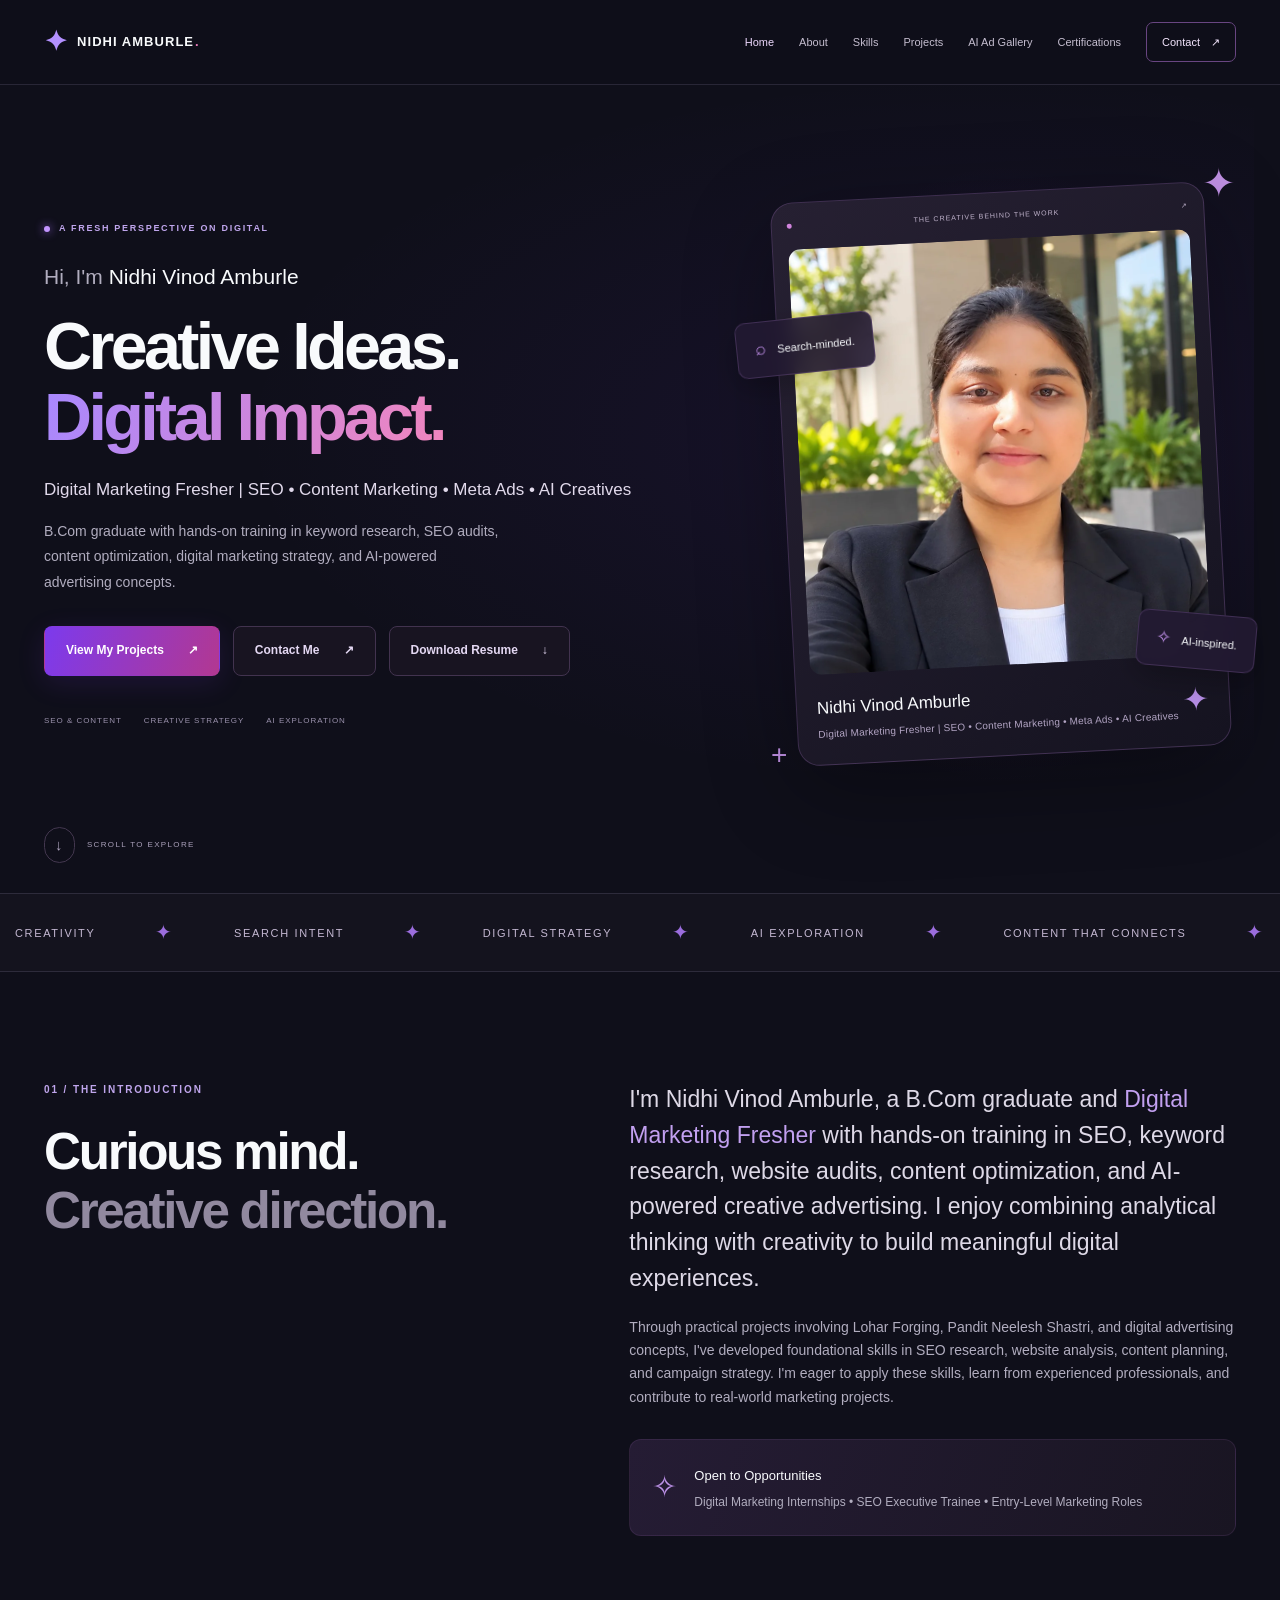
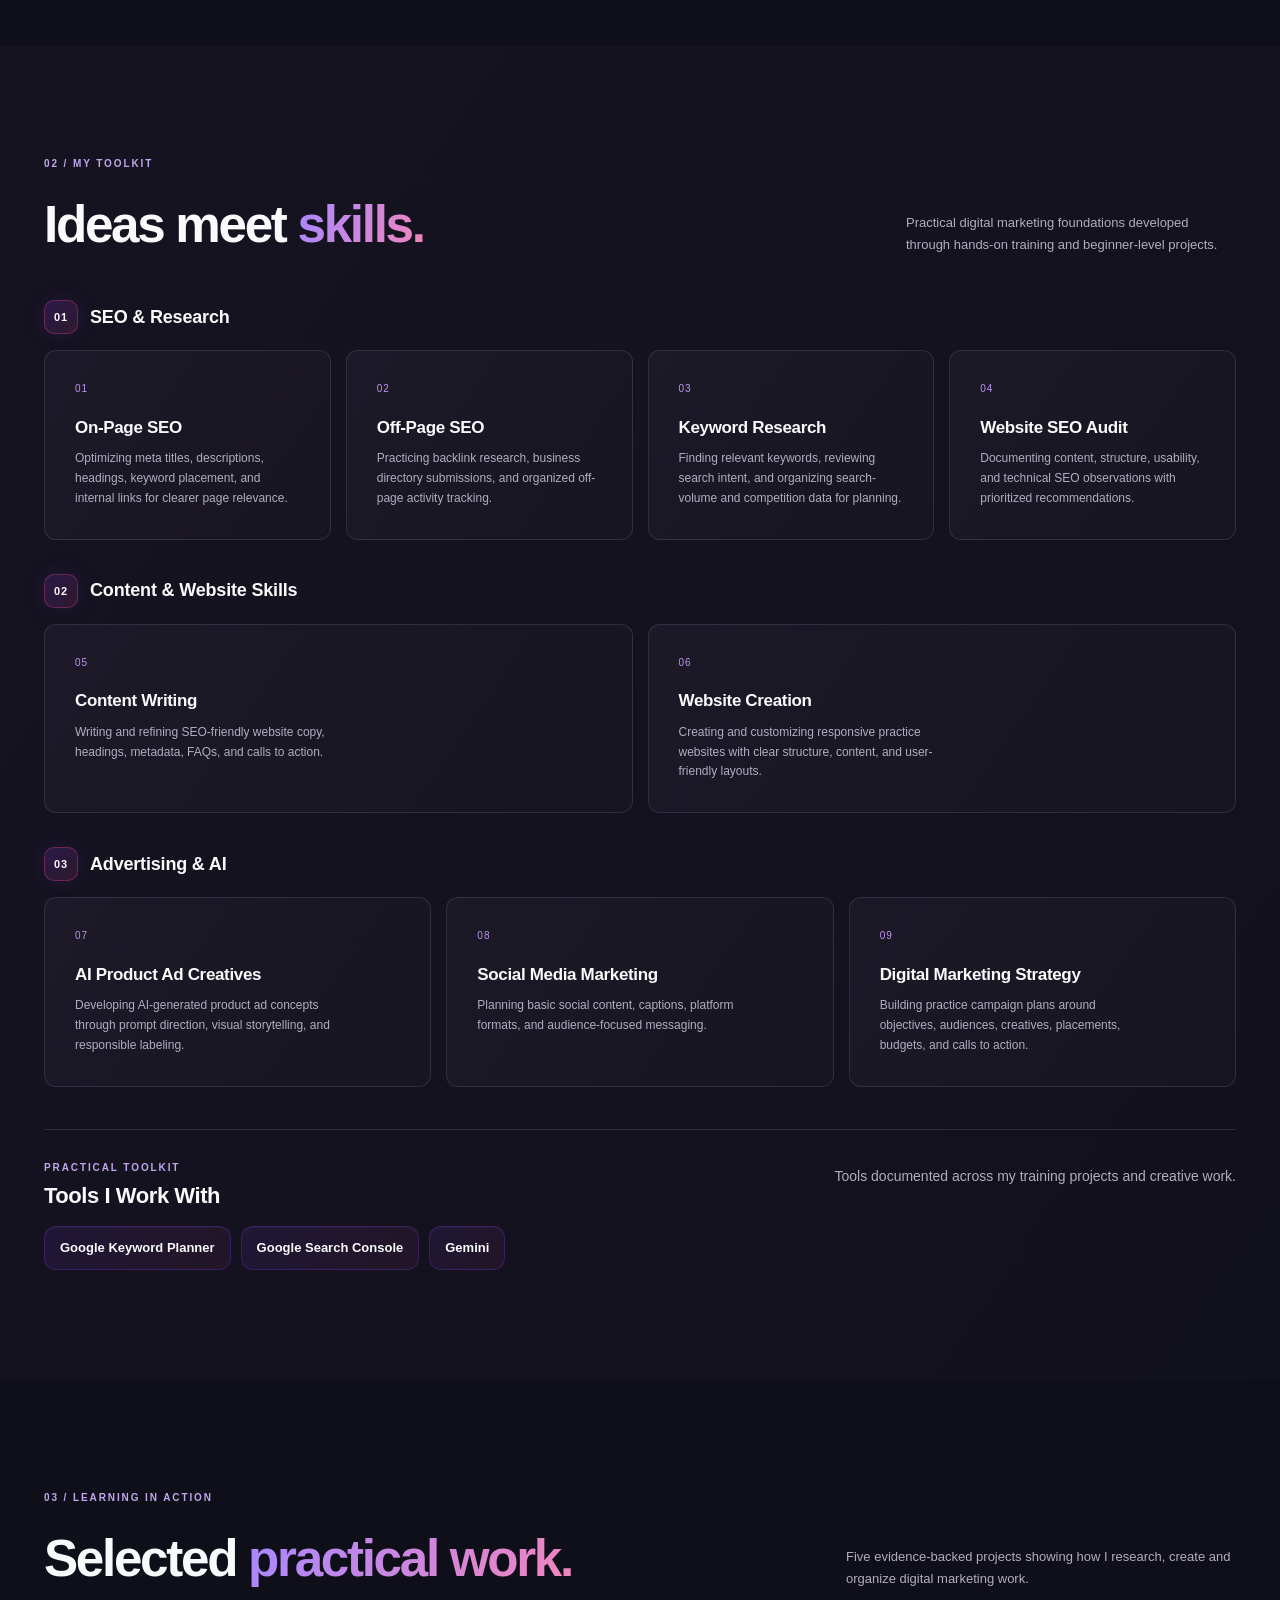
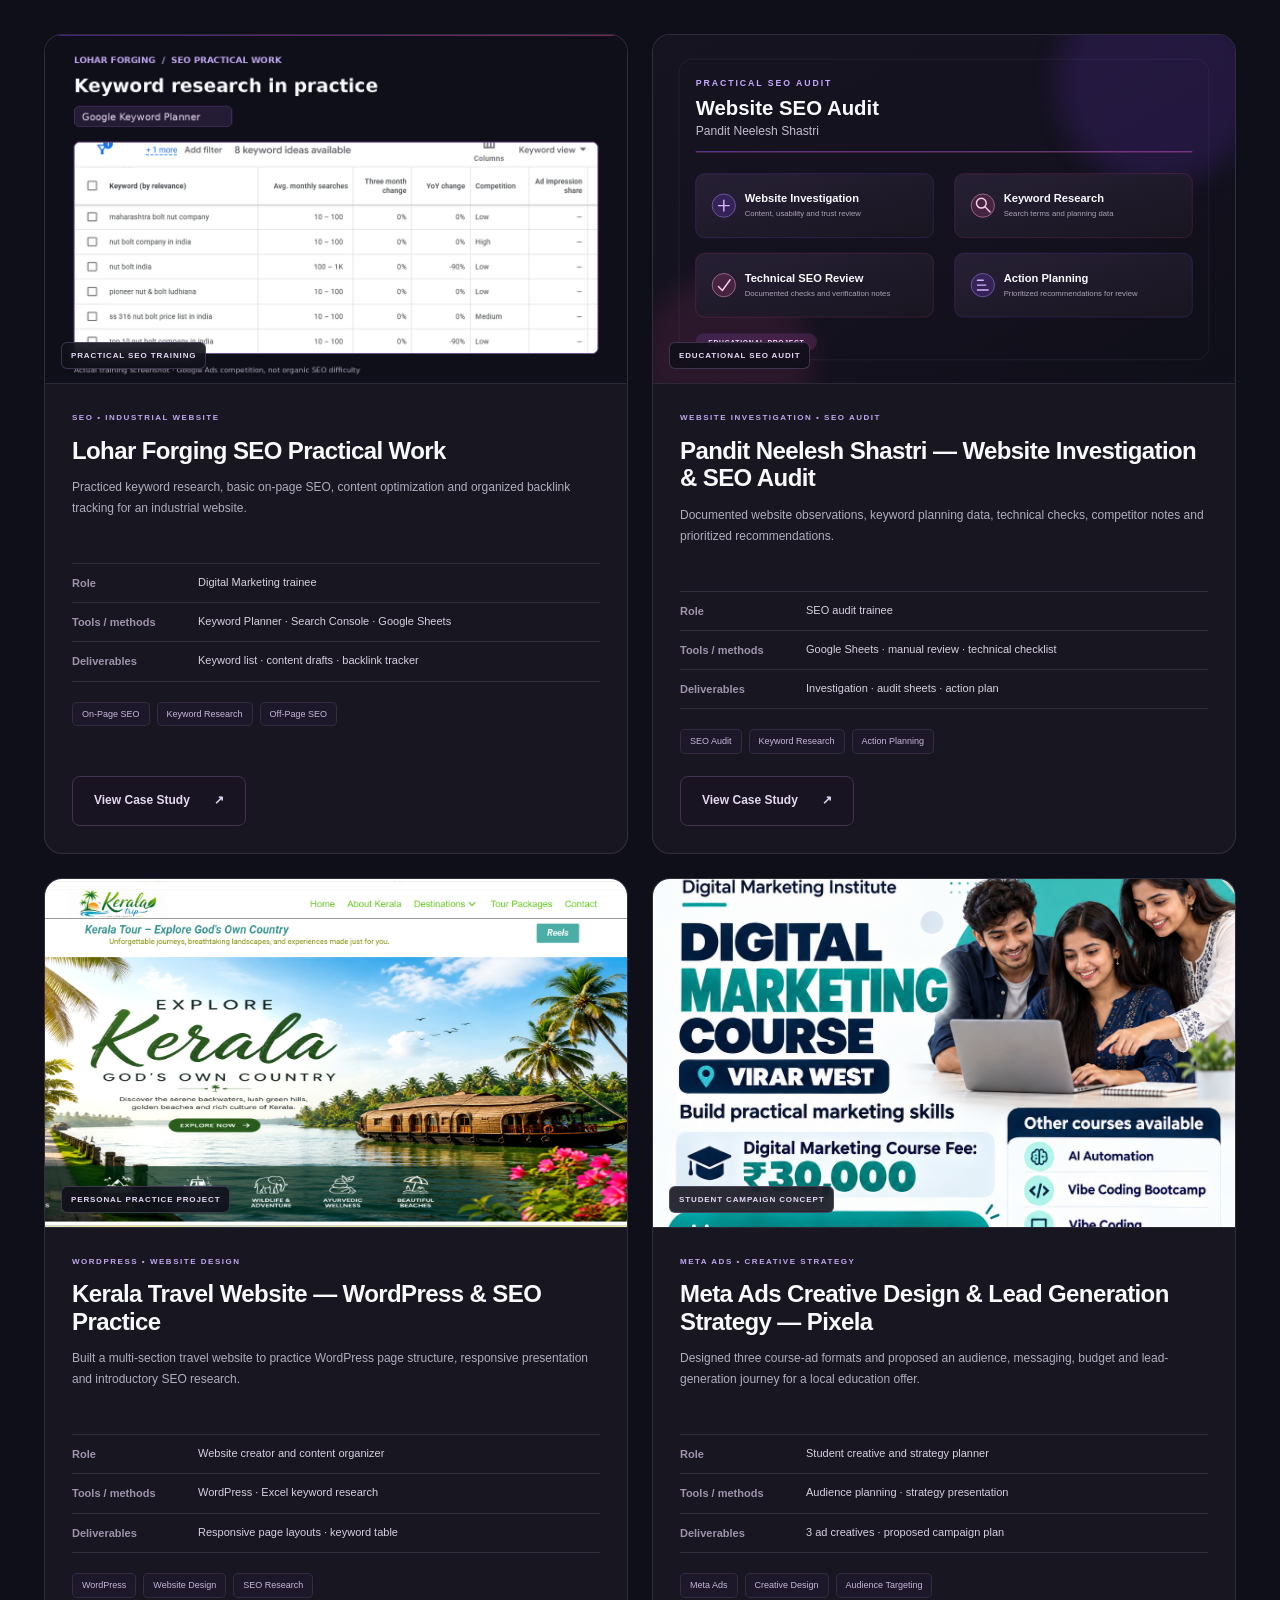
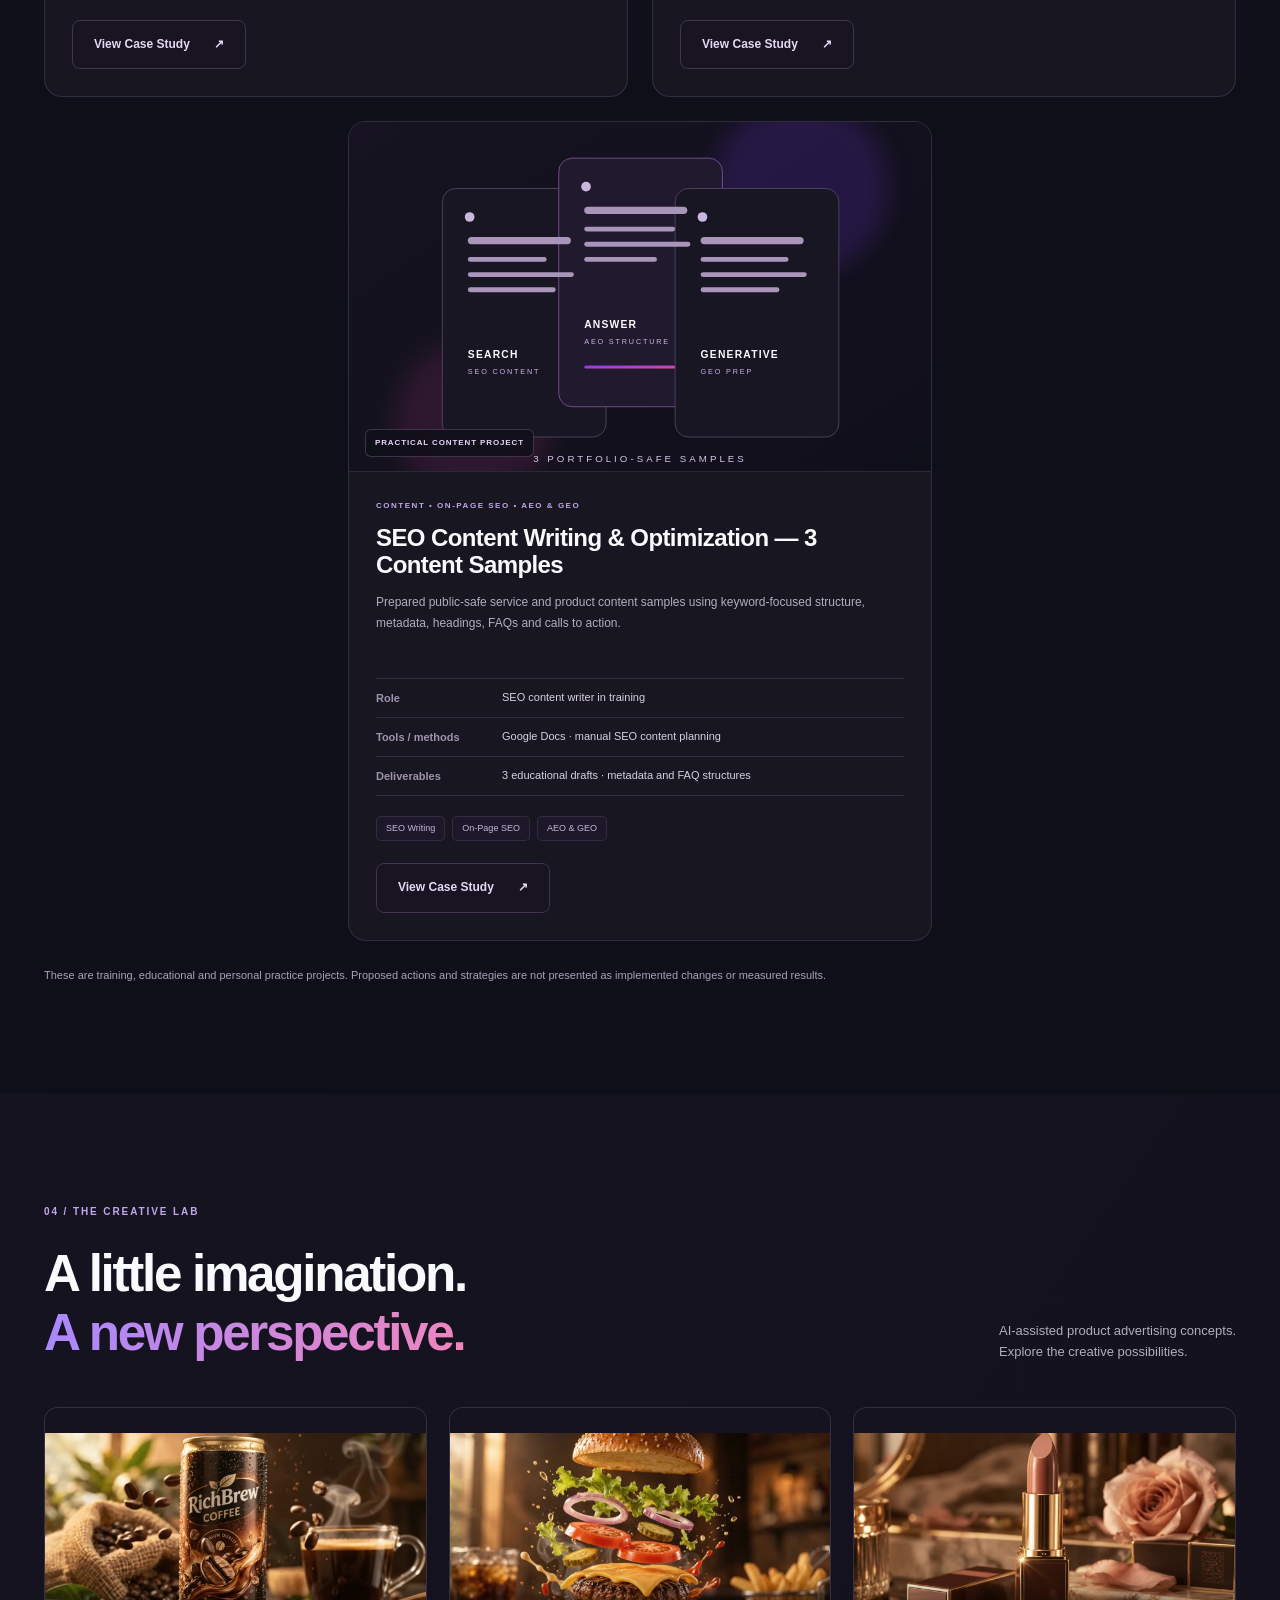
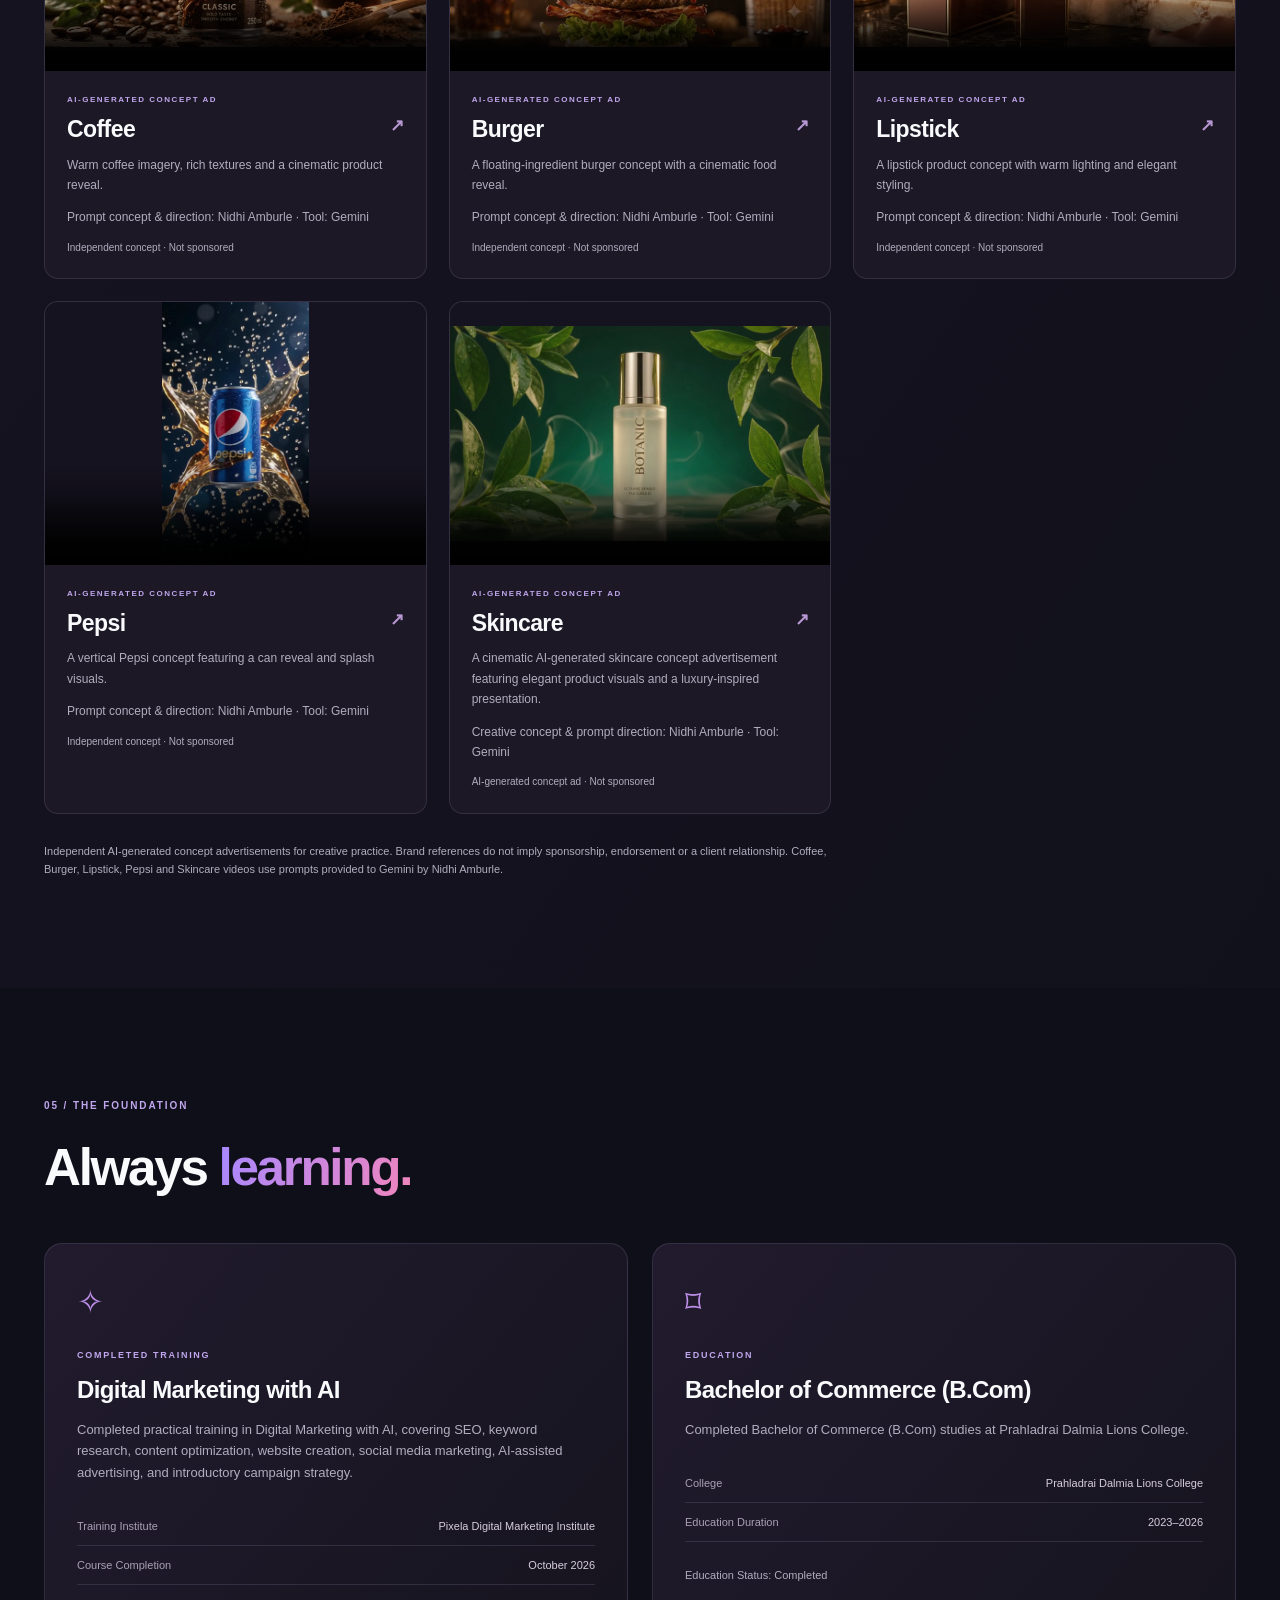
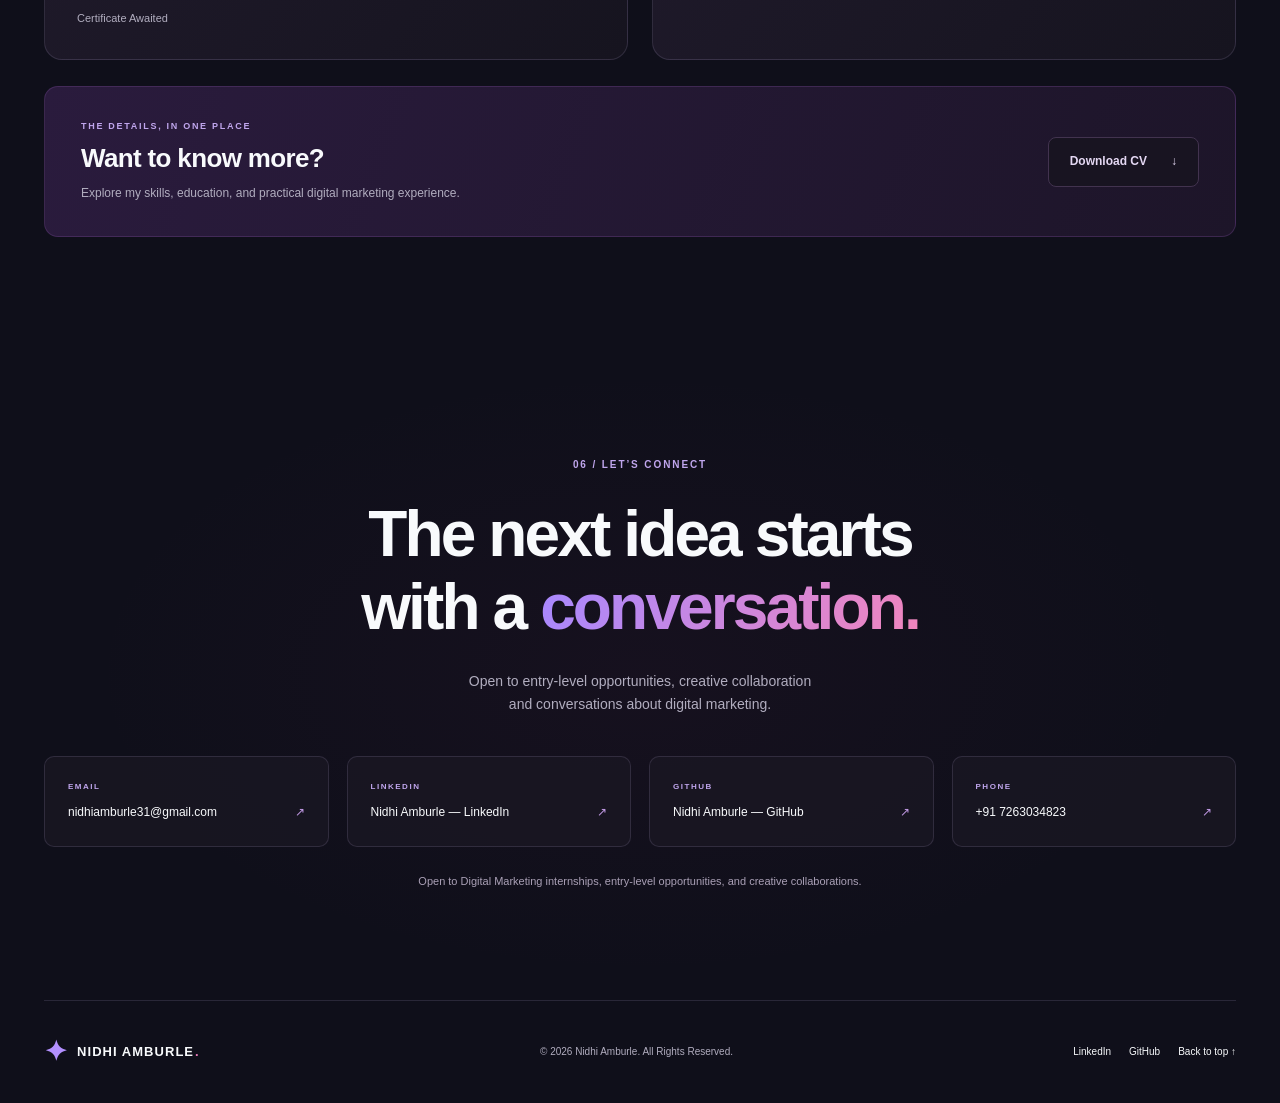
==== index.html @ 5268d543 "Improve portfolio project cards and SEO audit thumbnail" ====
<!DOCTYPE html>
<html lang="en"><head><meta charset="UTF-8"><meta name="viewport" content="width=device-width, initial-scale=1"><meta name="theme-color" content="#0F0F1A"><title>Nidhi Amburle | Digital Marketing & AI Portfolio</title><meta name="description" content="An emerging digital marketing and AI enthusiast's portfolio featuring practical training projects in SEO, website creation, content and AI advertising concepts."><link rel="icon" href="assets/images/favicon.svg" type="image/svg+xml"><link rel="stylesheet" href="style.css"><script src="script.js" defer></script></head>
<body><a class="skip-link" href="#main">Skip to content</a>
<header class="site-header"><nav class="nav container" aria-label="Main navigation"><a class="brand" href="#home" aria-label="Nidhi Amburle portfolio home"><span class="brand-mark" aria-hidden="true">✦</span> NIDHI AMBURLE<span class="brand-dot">.</span></a><button class="menu-toggle" aria-expanded="false" aria-controls="nav-links">Menu <span aria-hidden="true">☰</span></button><div id="nav-links" class="nav-links"><a href="#home" aria-current="location">Home</a><a href="#about">About</a><a href="#skills">Skills</a><a href="#projects">Projects</a><a href="#gallery">AI Ad Gallery</a><a href="#certifications">Certifications</a><a class="nav-contact" href="#contact">Contact <span aria-hidden="true">↗</span></a></div></nav></header>
<main id="main"><section id="home" class="hero container"><div class="hero-copy"><p class="eyebrow"><span class="status-dot"></span> A FRESH PERSPECTIVE ON DIGITAL</p><p class="hero-intro">Hi, I'm <span>Nidhi Vinod Amburle</span></p><h1>Creative Ideas.<br><span class="gradient-text">Digital Impact.</span></h1><p class="hero-role">Digital Marketing Fresher | SEO • Content Marketing • Meta Ads • AI Creatives</p><p class="hero-description">B.Com graduate with hands-on training in keyword research, SEO audits, content optimization, digital marketing strategy, and AI-powered advertising concepts.</p><div class="button-row"><a class="button primary" href="#projects">View My Projects <span aria-hidden="true">↗</span></a><a class="button secondary" href="#contact">Contact Me <span aria-hidden="true">↗</span></a><a class="button secondary resume-button" href="assets/resume/Nidhi_Amburle_Resume.pdf" download="Nidhi_Amburle_Resume.pdf">Download Resume <span aria-hidden="true">↓</span></a></div><div class="hero-footnote"><span>SEO & CONTENT</span><span>CREATIVE STRATEGY</span><span>AI EXPLORATION</span></div></div><div class="hero-art"><div class="orbit orbit-one"></div><div class="orbit orbit-two"></div><span class="art-spark spark-one" aria-hidden="true">✦</span><span class="art-spark spark-two" aria-hidden="true">+</span><div class="portrait-card"><div class="portrait-top"><span class="tiny-dot"></span><span>THE CREATIVE BEHIND THE WORK</span><span aria-hidden="true">↗</span></div><img src="assets/images/nidhi-vinod-amburle-professional-portrait.webp" width="900" height="954" alt="Professional portrait of Nidhi Vinod Amburle" fetchpriority="high"><div class="portrait-bottom"><span>Nidhi Vinod Amburle<small>Digital Marketing Fresher | SEO • Content Marketing • Meta Ads • AI Creatives</small></span><span class="portrait-icon" aria-hidden="true">✦</span></div></div><div class="floating-label label-one"><span aria-hidden="true">⌕</span> Search-minded.</div><div class="floating-label label-two"><span aria-hidden="true">✧</span> AI-inspired.</div></div><a class="scroll-cue" href="#about"><span aria-hidden="true">↓</span> SCROLL TO EXPLORE</a></section>
<div class="ticker" aria-hidden="true"><div>CREATIVITY <span>✦</span> SEARCH INTENT <span>✦</span> DIGITAL STRATEGY <span>✦</span> AI EXPLORATION <span>✦</span> CONTENT THAT CONNECTS <span>✦</span></div></div>
<section id="about" class="section container about"><div class="section-heading reveal"><p class="eyebrow">01 / THE INTRODUCTION</p><h2>Curious mind.<br><span class="muted">Creative direction.</span></h2></div><div class="about-copy reveal"><p class="large-copy">I'm Nidhi Vinod Amburle, a B.Com graduate and <span>Digital Marketing Fresher</span> with hands-on training in SEO, keyword research, website audits, content optimization, and AI-powered creative advertising. I enjoy combining analytical thinking with creativity to build meaningful digital experiences.</p><p>Through practical projects involving Lohar Forging, Pandit Neelesh Shastri, and digital advertising concepts, I've developed foundational skills in SEO research, website analysis, content planning, and campaign strategy. I'm eager to apply these skills, learn from experienced professionals, and contribute to real-world marketing projects.</p><div class="about-note"><span aria-hidden="true">✧</span><div><strong>Open to Opportunities</strong><p>Digital Marketing Internships • SEO Executive Trainee • Entry-Level Marketing Roles</p></div></div></div></section>
<section id="skills" class="section section-tinted"><div class="container"><div class="section-heading section-heading-row reveal"><div><p class="eyebrow">02 / MY TOOLKIT</p><h2>Ideas meet <span class="gradient-text">skills.</span></h2></div><p>Practical digital marketing foundations developed through hands-on training and beginner-level projects.</p></div><div class="skills-categories"><div class="skills-category"><div class="skills-category-heading reveal"><span aria-hidden="true">01</span><h3>SEO &amp; Research</h3></div><div class="skills-grid skills-grid-four"><article class="skill-card reveal"><span class="skill-number">01</span><h3>On-Page SEO</h3><p>Optimizing meta titles, descriptions, headings, keyword placement, and internal links for clearer page relevance.</p></article><article class="skill-card reveal"><span class="skill-number">02</span><h3>Off-Page SEO</h3><p>Practicing backlink research, business directory submissions, and organized off-page activity tracking.</p></article><article class="skill-card reveal"><span class="skill-number">03</span><h3>Keyword Research</h3><p>Finding relevant keywords, reviewing search intent, and organizing search-volume and competition data for planning.</p></article><article class="skill-card reveal"><span class="skill-number">04</span><h3>Website SEO Audit</h3><p>Documenting content, structure, usability, and technical SEO observations with prioritized recommendations.</p></article></div></div><div class="skills-category"><div class="skills-category-heading reveal"><span aria-hidden="true">02</span><h3>Content &amp; Website Skills</h3></div><div class="skills-grid skills-grid-two"><article class="skill-card reveal"><span class="skill-number">05</span><h3>Content Writing</h3><p>Writing and refining SEO-friendly website copy, headings, metadata, FAQs, and calls to action.</p></article><article class="skill-card reveal"><span class="skill-number">06</span><h3>Website Creation</h3><p>Creating and customizing responsive practice websites with clear structure, content, and user-friendly layouts.</p></article></div></div><div class="skills-category"><div class="skills-category-heading reveal"><span aria-hidden="true">03</span><h3>Advertising &amp; AI</h3></div><div class="skills-grid skills-grid-three"><article class="skill-card reveal"><span class="skill-number">07</span><h3>AI Product Ad Creatives</h3><p>Developing AI-generated product ad concepts through prompt direction, visual storytelling, and responsible labeling.</p></article><article class="skill-card reveal"><span class="skill-number">08</span><h3>Social Media Marketing</h3><p>Planning basic social content, captions, platform formats, and audience-focused messaging.</p></article><article class="skill-card reveal"><span class="skill-number">09</span><h3>Digital Marketing Strategy</h3><p>Building practice campaign plans around objectives, audiences, creatives, placements, budgets, and calls to action.</p></article></div></div></div><div class="skills-tools reveal" aria-labelledby="tools-work-title"><div class="skills-tools-heading"><div><p class="eyebrow">PRACTICAL TOOLKIT</p><h3 id="tools-work-title">Tools I Work With</h3></div><p>Tools documented across my training projects and creative work.</p></div><div class="tool-badges" role="list" aria-label="Tools used in practical work"><span class="tool-badge" role="listitem">Google Keyword Planner</span><span class="tool-badge" role="listitem">Google Search Console</span><span class="tool-badge" role="listitem">Gemini</span></div></div></div></section>
<section id="projects" class="section container"><div class="section-heading section-heading-row reveal"><div><p class="eyebrow">03 / LEARNING IN ACTION</p><h2>Selected <span class="gradient-text">practical work.</span></h2></div><p>Five evidence-backed projects showing how I research, create and organize digital marketing work.</p></div><div class="projects-grid"><article class="project-card reveal"><a class="project-image" href="lohar-forging-seo-project.html" aria-label="View Lohar Forging SEO Practical Work case study"><img src="assets/images/lohar-forging-keyword-thumbnail.png" alt="Lohar Forging SEO training keyword research table with search-volume ranges and Google Ads competition" loading="lazy" width="1200" height="728"><span class="project-type">Practical SEO training</span></a><div class="project-body"><p class="eyebrow">SEO • INDUSTRIAL WEBSITE</p><h3><a href="lohar-forging-seo-project.html">Lohar Forging SEO Practical Work</a></h3><p class="project-summary">Practiced keyword research, basic on-page SEO, content optimization and organized backlink tracking for an industrial website.</p><dl class="project-facts"><div><dt>Role</dt><dd>Digital Marketing trainee</dd></div><div><dt>Tools / methods</dt><dd>Keyword Planner · Search Console · Google Sheets</dd></div><div><dt>Deliverables</dt><dd>Keyword list · content drafts · backlink tracker</dd></div></dl><div class="tags"><span>On-Page SEO</span><span>Keyword Research</span><span>Off-Page SEO</span></div><a class="button secondary project-cta" href="lohar-forging-seo-project.html">View Case Study <span aria-hidden="true">↗</span></a></div></article><article class="project-card reveal"><a class="project-image" href="panditji-seo-audit-case-study.html" aria-label="View Pandit Neelesh Shastri Website Investigation and SEO Audit case study"><img src="assets/images/panditji/panditji-seo-audit-dashboard.svg" alt="Dark neon SEO audit dashboard highlighting website investigation, keyword research, technical review and action planning" loading="lazy" width="1200" height="720"><span class="project-type">Educational SEO audit</span></a><div class="project-body"><p class="eyebrow">WEBSITE INVESTIGATION • SEO AUDIT</p><h3><a href="panditji-seo-audit-case-study.html">Pandit Neelesh Shastri — Website Investigation &amp; SEO Audit</a></h3><p class="project-summary">Documented website observations, keyword planning data, technical checks, competitor notes and prioritized recommendations.</p><dl class="project-facts"><div><dt>Role</dt><dd>SEO audit trainee</dd></div><div><dt>Tools / methods</dt><dd>Google Sheets · manual review · technical checklist</dd></div><div><dt>Deliverables</dt><dd>Investigation · audit sheets · action plan</dd></div></dl><div class="tags"><span>SEO Audit</span><span>Keyword Research</span><span>Action Planning</span></div><a class="button secondary project-cta" href="panditji-seo-audit-case-study.html">View Case Study <span aria-hidden="true">↗</span></a></div></article><article class="project-card reveal"><a class="project-image" href="kerala-travel-website.html" aria-label="View Kerala Travel Website WordPress and SEO Practice case study"><img src="assets/images/kerala/kerala-homepage.jpg" alt="Kerala Travel WordPress practice website homepage with navigation and a backwaters hero banner" loading="lazy" width="1918" height="889"><span class="project-type">Personal practice project</span></a><div class="project-body"><p class="eyebrow">WORDPRESS • WEBSITE DESIGN</p><h3><a href="kerala-travel-website.html">Kerala Travel Website — WordPress &amp; SEO Practice</a></h3><p class="project-summary">Built a multi-section travel website to practice WordPress page structure, responsive presentation and introductory SEO research.</p><dl class="project-facts"><div><dt>Role</dt><dd>Website creator and content organizer</dd></div><div><dt>Tools / methods</dt><dd>WordPress · Excel keyword research</dd></div><div><dt>Deliverables</dt><dd>Responsive page layouts · keyword table</dd></div></dl><div class="tags"><span>WordPress</span><span>Website Design</span><span>SEO Research</span></div><a class="button secondary project-cta" href="kerala-travel-website.html">View Case Study <span aria-hidden="true">↗</span></a></div></article><article class="project-card reveal"><a class="project-image" href="pixela-meta-ads-case-study.html" aria-label="View Pixela Meta Ads Creative Design and Lead Generation Strategy case study"><img src="assets/images/meta-ads/pixela/pixela-course-square.png" alt="Square Pixela Digital Marketing Course practice ad for Virar West with a free demo call to action" loading="lazy" width="1254" height="1254"><span class="project-type">Student campaign concept</span></a><div class="project-body"><p class="eyebrow">META ADS • CREATIVE STRATEGY</p><h3><a href="pixela-meta-ads-case-study.html">Meta Ads Creative Design &amp; Lead Generation Strategy — Pixela</a></h3><p class="project-summary">Designed three course-ad formats and proposed an audience, messaging, budget and lead-generation journey for a local education offer.</p><dl class="project-facts"><div><dt>Role</dt><dd>Student creative and strategy planner</dd></div><div><dt>Tools / methods</dt><dd>Audience planning · strategy presentation</dd></div><div><dt>Deliverables</dt><dd>3 ad creatives · proposed campaign plan</dd></div></dl><div class="tags"><span>Meta Ads</span><span>Creative Design</span><span>Audience Targeting</span></div><a class="button secondary project-cta" href="pixela-meta-ads-case-study.html">View Case Study <span aria-hidden="true">↗</span></a></div></article><article class="project-card reveal"><a class="project-image" href="seo-content-writing-case-study.html" aria-label="View SEO Content Writing and Optimization case study"><img src="assets/images/seo-content-thumbnail.svg" alt="Dark neon illustration of three structured SEO content documents with search, answer and generative optimization labels" loading="lazy" width="960" height="640"><span class="project-type">Practical content project</span></a><div class="project-body"><p class="eyebrow">CONTENT • ON-PAGE SEO • AEO &amp; GEO</p><h3><a href="seo-content-writing-case-study.html">SEO Content Writing &amp; Optimization — 3 Content Samples</a></h3><p class="project-summary">Prepared public-safe service and product content samples using keyword-focused structure, metadata, headings, FAQs and calls to action.</p><dl class="project-facts"><div><dt>Role</dt><dd>SEO content writer in training</dd></div><div><dt>Tools / methods</dt><dd>Google Docs · manual SEO content planning</dd></div><div><dt>Deliverables</dt><dd>3 educational drafts · metadata and FAQ structures</dd></div></dl><div class="tags"><span>SEO Writing</span><span>On-Page SEO</span><span>AEO &amp; GEO</span></div><a class="button secondary project-cta" href="seo-content-writing-case-study.html">View Case Study <span aria-hidden="true">↗</span></a></div></article></div><p class="section-note">These are training, educational and personal practice projects. Proposed actions and strategies are not presented as implemented changes or measured results.</p></section>
<section id="gallery" class="section section-tinted"><div class="container"><div class="section-heading section-heading-row reveal"><div><p class="eyebrow">04 / THE CREATIVE LAB</p><h2>A little imagination.<br><span class="gradient-text">A new perspective.</span></h2></div><p>AI-assisted product advertising concepts.<br>Explore the creative possibilities.</p></div><div class="gallery-grid"><article class="video-card reveal"><div class="video-wrap"><video controls playsinline preload="none" poster="assets/images/coffee-poster.jpg" src="assets/videos/coffee.mp4" aria-label="Coffee AI-generated concept advertisement"><p>Your browser does not support video playback.</p></video></div><div class="video-body"><p class="eyebrow">AI-GENERATED CONCEPT AD</p><h3>Coffee <span aria-hidden="true">↗</span></h3><p>Warm coffee imagery, rich textures and a cinematic product reveal.</p><p>Prompt concept &amp; direction: Nidhi Amburle · Tool: Gemini</p><p class="media-status">Independent concept · Not sponsored</p></div></article><article class="video-card reveal"><div class="video-wrap"><video controls playsinline preload="none" poster="assets/images/burger-poster.jpg" src="assets/videos/burger.mp4" aria-label="Burger AI-generated concept advertisement"><p>Your browser does not support video playback.</p></video></div><div class="video-body"><p class="eyebrow">AI-GENERATED CONCEPT AD</p><h3>Burger <span aria-hidden="true">↗</span></h3><p>A floating-ingredient burger concept with a cinematic food reveal.</p><p>Prompt concept &amp; direction: Nidhi Amburle · Tool: Gemini</p><p class="media-status">Independent concept · Not sponsored</p></div></article><article class="video-card reveal"><div class="video-wrap"><video controls playsinline preload="none" poster="assets/images/lipstick-poster.jpg" src="assets/videos/lipstick.mp4" aria-label="Lipstick AI-generated concept advertisement"><p>Your browser does not support video playback.</p></video></div><div class="video-body"><p class="eyebrow">AI-GENERATED CONCEPT AD</p><h3>Lipstick <span aria-hidden="true">↗</span></h3><p>A lipstick product concept with warm lighting and elegant styling.</p><p>Prompt concept &amp; direction: Nidhi Amburle · Tool: Gemini</p><p class="media-status">Independent concept · Not sponsored</p></div></article><article class="video-card reveal"><div class="video-wrap"><video controls playsinline preload="none" poster="assets/images/pepsi-poster.jpg" src="assets/videos/pepsi.mp4" aria-label="Pepsi AI-generated concept advertisement"><p>Your browser does not support video playback.</p></video></div><div class="video-body"><p class="eyebrow">AI-GENERATED CONCEPT AD</p><h3>Pepsi <span aria-hidden="true">↗</span></h3><p>A vertical Pepsi concept featuring a can reveal and splash visuals.</p><p>Prompt concept &amp; direction: Nidhi Amburle · Tool: Gemini</p><p class="media-status">Independent concept · Not sponsored</p></div></article><article class="video-card reveal"><div class="video-wrap"><video controls playsinline preload="none" poster="assets/images/skincare-poster.jpg" src="assets/videos/skincare.mp4" aria-label="Skincare AI-generated concept advertisement"><p>Your browser does not support video playback.</p></video></div><div class="video-body"><p class="eyebrow">AI-GENERATED CONCEPT AD</p><h3>Skincare <span aria-hidden="true">↗</span></h3><p>A cinematic AI-generated skincare concept advertisement featuring elegant product visuals and a luxury-inspired presentation.</p><p>Creative concept &amp; prompt direction: Nidhi Amburle · Tool: Gemini</p><p class="media-status">AI-generated concept ad · Not sponsored</p></div></article></div><p class="gallery-disclaimer">Independent AI-generated concept advertisements for creative practice. Brand references do not imply sponsorship, endorsement or a client relationship. Coffee, Burger, Lipstick, Pepsi and Skincare videos use prompts provided to Gemini by Nidhi Amburle.</p></div></section>
<section id="certifications" class="section container"><div class="section-heading reveal"><p class="eyebrow">05 / THE FOUNDATION</p><h2>Always <span class="gradient-text">learning.</span></h2></div><div class="education-grid"><article class="education-card reveal"><span class="education-icon" aria-hidden="true">✧</span><p class="eyebrow">COMPLETED TRAINING</p><h3>Digital Marketing with AI</h3><p>Completed practical training in Digital Marketing with AI, covering SEO, keyword research, content optimization, website creation, social media marketing, AI-assisted advertising, and introductory campaign strategy.</p><dl><div><dt>Training Institute</dt><dd>Pixela Digital Marketing Institute</dd></div><div><dt>Course Completion</dt><dd>October 2026</dd></div></dl><p class="placeholder-note">Certificate Awaited</p></article><article class="education-card reveal"><span class="education-icon" aria-hidden="true">⌑</span><p class="eyebrow">EDUCATION</p><h3>Bachelor of Commerce (B.Com)</h3><p>Completed Bachelor of Commerce (B.Com) studies at Prahladrai Dalmia Lions College.</p><dl><div><dt>College</dt><dd>Prahladrai Dalmia Lions College</dd></div><div><dt>Education Duration</dt><dd>2023–2026</dd></div></dl><p class="placeholder-note">Education Status: Completed</p></article></div><div class="resume-banner reveal"><div><p class="eyebrow">THE DETAILS, IN ONE PLACE</p><h3>Want to know more?</h3><p id="resume-status">Explore my skills, education, and practical digital marketing experience.</p></div><a id="resume-link" class="button secondary" href="assets/resume/Nidhi_Amburle_Resume.pdf" download="Nidhi_Amburle_Resume.pdf">Download CV <span aria-hidden="true">↓</span></a></div></section>
<section id="contact" class="section contact container"><p class="eyebrow reveal">06 / LET’S CONNECT</p><h2 class="reveal">The next idea starts<br>with a <span class="gradient-text">conversation.</span></h2><p class="contact-intro reveal">Open to entry-level opportunities, creative collaboration<br>and conversations about digital marketing.</p><div class="contact-grid reveal"><div class="contact-card"><span class="eyebrow">EMAIL</span><a href="mailto:nidhiamburle31@gmail.com">nidhiamburle31@gmail.com <span aria-hidden="true">↗</span></a></div><div class="contact-card"><span class="eyebrow">LINKEDIN</span><a href="https://www.linkedin.com/in/nidhi-amburle-b913583a7/" target="_blank" rel="noopener noreferrer">Nidhi Amburle — LinkedIn <span aria-hidden="true">↗</span></a></div><div class="contact-card"><span class="eyebrow">GITHUB</span><a href="https://github.com/nidhiamburle31-svg" target="_blank" rel="noopener noreferrer">Nidhi Amburle — GitHub <span aria-hidden="true">↗</span></a></div><div class="contact-card"><span class="eyebrow">PHONE</span><a href="tel:+917263034823">+91 7263034823 <span aria-hidden="true">↗</span></a></div></div><p class="section-note">Open to Digital Marketing internships, entry-level opportunities, and creative collaborations.</p></section></main>
<footer class="footer container"><a class="brand" href="#home"><span class="brand-mark" aria-hidden="true">✦</span> NIDHI AMBURLE<span class="brand-dot">.</span></a><p>© <span id="year">2026</span> Nidhi Amburle. All Rights Reserved.</p><div class="footer-links"><a href="https://www.linkedin.com/in/nidhi-amburle-b913583a7/" target="_blank" rel="noopener noreferrer">LinkedIn</a><a href="https://github.com/nidhiamburle31-svg" target="_blank" rel="noopener noreferrer">GitHub</a><a href="#home">Back to top ↑</a></div></footer></body></html>
---- style.css ----
/* Theme and layout: edit these variables to customize the portfolio. */
:root{--bg:#0F0F1A;--primary:#7C3AED;--secondary:#EC4899;--text:#F8FAFC;--muted:#b1adbf;--line:rgba(215,199,255,.13);--surface:#171622;--gradient:linear-gradient(110deg,#a788ff,#f185bd);--radius:18px}*{box-sizing:border-box}html{scroll-behavior:smooth;scroll-padding-top:100px}body{margin:0;background:var(--bg);color:var(--text);font-family:Arial,Helvetica,sans-serif;line-height:1.65;-webkit-font-smoothing:antialiased}a{color:inherit;text-decoration:none}button{font:inherit}button,a,summary{ -webkit-tap-highlight-color:transparent}a:focus-visible,button:focus-visible,summary:focus-visible,video:focus-visible{outline:3px solid #d8b4fe;outline-offset:5px}::selection{background:#7433ac;color:white}img{display:block;width:100%;height:auto}p{color:var(--muted);margin:0 0 20px}h1,h2,h3{line-height:1.15;letter-spacing:-.045em;margin:0}h2{font-size:clamp(34px,4vw,52px);font-weight:600}h3{font-size:22px;font-weight:600;letter-spacing:-.025em}.container{width:min(1200px,calc(100% - 88px));margin:auto}.section{padding-top:110px;padding-bottom:110px;scroll-margin-top:20px}.eyebrow{font-size:10px;letter-spacing:.19em;font-weight:700;color:#c0a6ed;margin-bottom:24px}.gradient-text{background:var(--gradient);background-clip:text;-webkit-background-clip:text;color:transparent}.muted{color:#91899f}.skip-link{position:fixed;top:-100px;left:15px;background:var(--primary);padding:12px;z-index:100}.skip-link:focus{top:15px}.site-header{position:sticky;top:0;z-index:30;background:rgba(15,15,26,.84);backdrop-filter:blur(20px);border-bottom:1px solid var(--line)}.nav{height:84px;display:flex;align-items:center;justify-content:space-between;gap:25px}.brand{font-size:13px;font-weight:800;letter-spacing:.08em;white-space:nowrap;display:flex;align-items:center;gap:9px}.brand-mark{color:#b390ff;font-size:28px}.brand-dot{color:#e77ab7;margin-left:-8px}.nav-links{display:flex;align-items:center;gap:25px}.nav-links a{font-size:11px;color:#c4bdcf;transition:color .2s}.nav-links a:hover,.nav-links a[aria-current]{color:#efdaff}.nav-links .nav-contact{border:1px solid #684581;border-radius:7px;padding:10px 15px;color:#f5e7ff}.nav-contact span{margin-left:8px}.menu-toggle{display:none}.hero{position:relative;min-height:710px;display:grid;grid-template-columns:1.15fr 1fr;align-items:center;gap:65px;padding-top:75px;padding-bottom:105px}.hero:before{content:'';position:absolute;inset:0 -18px;z-index:-1;background:radial-gradient(ellipse at 78% 43%,#7c3aed16,transparent 55%)}.hero .eyebrow{display:flex;align-items:center;gap:9px;font-size:9px}.status-dot{width:6px;height:6px;background:#c395ff;box-shadow:0 0 10px #9e69ee;border-radius:50%}.hero-intro{font-size:21px;margin-bottom:16px}.hero-intro span{color:#f8fafc}.hero h1{font-size:clamp(50px,5.2vw,74px);font-weight:700;line-height:1.07;letter-spacing:-.055em}.hero-role{color:#e1d9eb;font-size:17px;margin-top:24px;margin-bottom:15px}.hero-description{font-size:14px;max-width:455px;line-height:1.85}.button-row{display:flex;gap:13px;margin-top:30px}.button{display:inline-flex;align-items:center;justify-content:center;gap:24px;border-radius:8px;padding:14px 21px;font-size:12px;font-weight:600;transition:transform .2s,box-shadow .2s;border:1px solid transparent;cursor:pointer}.button:hover{transform:translateY(-3px)}.primary{background:linear-gradient(110deg,#7C3AED,#b23891);color:#fff;box-shadow:0 7px 28px #7c3aed24}.primary:hover{box-shadow:0 8px 30px #7c3aed44}.secondary{border-color:#42334f;background:#181421;color:#e4d8f3}.button[aria-disabled="true"]{cursor:default;opacity:.65;transform:none}.hero-footnote{display:flex;gap:22px;font-size:8px;letter-spacing:.12em;color:#9a91ac;margin-top:38px}.hero-art{position:relative;padding:32px 18px;max-width:470px;width:100%;justify-self:end}.portrait-card{border:1px solid #74548c66;transform:rotate(-3deg);background:linear-gradient(140deg,#262032,#151320);padding:15px;border-radius:22px;box-shadow:0 25px 90px #0005;position:relative;z-index:2}.portrait-top{display:flex;align-items:center;justify-content:space-between;gap:8px;font-size:7px;letter-spacing:.14em;color:#c1b4cd;padding:2px 0 17px}.tiny-dot{height:5px;width:5px;border-radius:50%;background:#d184dd}.portrait-card img{border-radius:12px;aspect-ratio:1/1.06;object-fit:cover}.portrait-bottom{display:flex;justify-content:space-between;align-items:center;padding:18px 5px 5px;font-size:17px}.portrait-bottom small{display:block;font-size:10px;color:#b3a5c4;margin-top:4px;letter-spacing:.02em}.portrait-icon{font-size:32px;color:#b58de5}.orbit{position:absolute;border:1px solid #8f5ba22b;border-radius:50%;width:112%;height:85%;top:8%;left:-6%;transform:rotate(-25deg)}.orbit-two{transform:rotate(25deg);width:125%;height:65%;top:18%;left:-13%}.floating-label{position:absolute;z-index:3;border:1px solid #9b71be40;background:rgba(34,25,49,.9);backdrop-filter:blur(10px);padding:12px 18px;border-radius:10px;font-size:11px;box-shadow:0 10px 30px #0004}.floating-label span{color:#c392ed;font-size:18px;margin-right:8px}.label-one{left:-30px;top:25%;transform:rotate(-6deg)}.label-two{right:-20px;bottom:19%;transform:rotate(5deg)}.art-spark{position:absolute;color:#c191e5;font-size:40px}.spark-one{right:0;top:-10px}.spark-two{left:5px;bottom:10px;font-size:28px}.scroll-cue{position:absolute;bottom:30px;left:0;font-size:8px;letter-spacing:.17em;color:#aaa0ba;display:flex;align-items:center;gap:12px}.scroll-cue span{border:1px solid #43374f;border-radius:20px;padding:5px 10px;font-size:15px}.ticker{border-block:1px solid var(--line);overflow:hidden;background:#14131e;padding:22px 0}.ticker div{display:flex;align-items:center;justify-content:space-around;gap:30px;white-space:nowrap;font-size:11px;letter-spacing:.15em;color:#c4b8d2;min-width:1000px}.ticker span{color:#9b6ddd;font-size:20px}.about{display:grid;grid-template-columns:1fr 1.25fr;gap:100px}.large-copy{font-size:23px;line-height:1.55;color:#ded9e7}.large-copy span{color:#c2a0f0}.about-copy>p:not(.large-copy){font-size:14px}.about-note{display:flex;gap:17px;padding:22px;background:linear-gradient(110deg,#251c34,#191522);border:1px solid #8960a22c;border-radius:12px;margin-top:30px}.about-note>span{font-size:30px;color:#bc91e7}.about-note strong{font-size:13px;font-weight:500}.about-note p{font-size:12px;margin:5px 0 0}.section-tinted{background:linear-gradient(125deg,#161320,#11111c)}.section-heading{margin-bottom:45px}.section-heading-row{display:flex;justify-content:space-between;align-items:end;gap:35px}.section-heading-row>p{font-size:13px;margin:0;max-width:330px}.skills-grid{display:grid;grid-template-columns:repeat(3,1fr);gap:15px}.skill-card{position:relative;padding:30px;background:linear-gradient(125deg,#25203188,#191721aa);border:1px solid var(--line);border-radius:12px;transition:transform .25s,border-color .25s}.skill-card:hover{transform:translateY(-4px);border-color:#8962b366}.skill-number{font-size:10px;color:#be94ed;letter-spacing:.1em;display:block;margin-bottom:20px}.skill-card h3{font-size:17px;letter-spacing:-.02em}.skill-card p{font-size:12px;margin:12px 0 0;max-width:270px}.section-note{font-size:11px;color:#aaa0b6;margin-top:25px;margin-bottom:0}.projects-grid{display:grid;grid-template-columns:repeat(6,1fr);gap:25px}.project-card{grid-column:span 3;border-radius:var(--radius);overflow:hidden;border:1px solid var(--line);background:#181621;transition:transform .25s,border-color .25s}.project-card:nth-child(n+3){grid-column:span 2}.project-card:hover{transform:translateY(-5px);border-color:#80539777}.project-image{position:relative;overflow:hidden}.project-image img{aspect-ratio:1.65;object-fit:cover;transition:transform .5s}.project-card:hover img{transform:scale(1.035)}.image-label{position:absolute;bottom:12px;left:14px;font-size:7px;letter-spacing:.1em;background:#10101bce;color:#c3b8d1;border:1px solid #fff1;padding:5px 8px;border-radius:4px;pointer-events:none}.project-body{padding:26px}.project-body .eyebrow{font-size:8px;margin-bottom:12px}.project-body h3{font-size:22px;margin-bottom:13px}.project-body>p:not(.eyebrow){font-size:12px;line-height:1.8}.tags{display:flex;flex-wrap:wrap;gap:7px}.tags span{font-size:9px;border:1px solid #66517455;padding:4px 9px;border-radius:5px;color:#c8b6dc;background:#7c3aed0a}details{margin-top:22px;border-top:1px solid var(--line);padding-top:14px}summary{cursor:pointer;font-size:11px;color:#d8c5ed;list-style:none;display:flex;justify-content:space-between}summary::-webkit-details-marker{display:none}details[open] summary{margin-bottom:12px}details p{font-size:12px;margin:0}.gallery-grid{display:grid;grid-template-columns:repeat(3,1fr);gap:22px}.video-card{background:#1c1825;border:1px solid var(--line);border-radius:14px;overflow:hidden;transition:border-color .25s}.video-card:hover{border-color:#a15f9877}.video-wrap{position:relative;background:#161320}.video-wrap video{display:block;width:100%;aspect-ratio:1.45;object-fit:cover}.video-wrap .image-label{top:12px;bottom:auto}.video-body{padding:22px}.video-body .eyebrow{font-size:8px;margin-bottom:10px}.video-body h3{display:flex;justify-content:space-between;font-size:23px}.video-body h3 span{color:#b798d4;font-size:17px}.media-status{font-size:10px;margin:10px 0 0}.gallery-disclaimer{font-size:11px;margin:28px 0 0;max-width:800px}.education-grid{display:grid;grid-template-columns:1fr 1fr;gap:24px}.education-card{padding:32px;border:1px solid var(--line);border-radius:var(--radius);background:linear-gradient(130deg,#211b2d,#16141f)}.education-icon{font-size:32px;color:#bd8fe8;display:block;margin-bottom:20px}.education-card .eyebrow{font-size:9px;margin-bottom:13px}.education-card h3{margin-bottom:15px;font-size:24px}.education-card>p{font-size:13px}dl{margin:24px 0}dl div{display:flex;justify-content:space-between;gap:15px;border-bottom:1px solid var(--line);padding:10px 0;font-size:11px}dt{color:#aaa0b6}dd{margin:0;color:#d7cddd}.education-card .placeholder-note{font-size:11px;margin:0}.resume-banner{display:flex;align-items:center;justify-content:space-between;gap:30px;padding:32px 36px;border:1px solid #69418666;background:linear-gradient(110deg,#2a1b3d,#1d1529);border-radius:14px;margin-top:26px}.resume-banner .eyebrow{font-size:9px;margin-bottom:10px}.resume-banner h3{font-size:26px}.resume-banner p:last-child{font-size:12px;margin:10px 0 0}.contact{text-align:center;position:relative}.contact:before{content:'';position:absolute;inset:0;z-index:-1;background:radial-gradient(ellipse at center,#77285c12,transparent 65%)}.contact h2{font-size:clamp(40px,5vw,64px)}.contact-intro{font-size:14px;margin:25px 0 40px}.contact-grid{display:grid;grid-template-columns:repeat(3,1fr);gap:18px;text-align:left}.contact-card{padding:23px;background:#1c1824aa;border:1px solid var(--line);border-radius:10px}.contact-card .eyebrow{display:block;font-size:8px;margin-bottom:10px}.contact-card a{font-size:12px;display:flex;justify-content:space-between;gap:10px;overflow-wrap:anywhere}.contact-card a span{color:#c099e3}a[aria-disabled="true"]{color:#aaa0b6;cursor:default}.footer{padding-top:28px;padding-bottom:28px;display:flex;align-items:center;justify-content:space-between;gap:25px;border-top:1px solid var(--line)}.footer p{font-size:10px;margin:0}.footer-links{display:flex;gap:18px;font-size:10px}.reveal{opacity:1}.js-reveal .reveal{opacity:0;transform:translateY(20px);transition:opacity .65s,transform .65s}.js-reveal .reveal.visible{opacity:1;transform:none}
@media(min-width:1000px){.hero-art:before{content:'';position:absolute;inset:0;background:radial-gradient(ellipse,#9a3ce220,transparent 70%);animation:breathe 8s ease-in-out infinite alternate}@keyframes breathe{to{opacity:.4;transform:scale(.95)}}}
@media(max-width:1050px){.container{width:calc(100% - 56px)}.nav-links{gap:15px}.nav-links a{font-size:10px}.hero{gap:35px}.hero h1{font-size:56px}.hero-footnote{gap:12px;font-size:7px}.about{gap:50px}.project-card:nth-child(n){grid-column:span 3}.project-card:last-child{grid-column:span 6}.gallery-grid{grid-template-columns:repeat(2,1fr)}}
@media(max-width:800px){.nav{height:72px}.menu-toggle{display:flex;gap:12px;align-items:center;background:transparent;color:var(--text);border:1px solid #634b78;padding:7px 12px;border-radius:6px;font-size:12px}.nav-links{display:none;position:absolute;top:72px;left:0;right:0;background:#171321;max-height:calc(100dvh - 72px);overflow:auto;padding:22px 28px;border-bottom:1px solid #614479}.nav-links.open{display:flex;flex-direction:column;align-items:stretch;gap:0}.nav-links a{padding:12px;font-size:13px}.nav-links .nav-contact{margin-top:8px}.hero{grid-template-columns:1fr;gap:35px;padding-top:60px;padding-bottom:80px}.hero h1{font-size:clamp(48px,8vw,68px)}.hero-description{max-width:550px}.hero-art{justify-self:center;max-width:420px}.hero-footnote{font-size:8px;gap:22px}.about{grid-template-columns:1fr;gap:0}.section{padding-top:75px;padding-bottom:75px}.section-heading-row{align-items:start;flex-direction:column;gap:20px}.skills-grid{grid-template-columns:repeat(2,1fr)}.contact-grid{grid-template-columns:1fr}.contact-card{padding:20px 24px}.footer{flex-wrap:wrap}.footer p{order:3;width:100%}.large-copy{font-size:22px}}
@media(max-width:520px){.container{width:calc(100% - 40px)}.hero{padding-top:40px;gap:25px}.hero h1{font-size:48px}.hero .eyebrow{font-size:8px;letter-spacing:.12em}.hero-intro{font-size:18px}.hero-role{font-size:15px}.hero-description{font-size:13px}.button{font-size:11px;padding:13px 16px;gap:16px}.hero-footnote{gap:12px;font-size:6px}.hero-art{width:90%;padding:25px 10px}.label-one{left:-20px}.label-two{right:-15px}.floating-label{padding:9px 12px;font-size:9px}.portrait-top{font-size:6px}.skills-grid,.gallery-grid,.education-grid{grid-template-columns:1fr}.skill-card{padding:23px}.skill-number{margin-bottom:13px}.projects-grid{display:block}.project-card{margin-bottom:22px}.project-body{padding:24px}.resume-banner{padding:26px;align-items:start;flex-direction:column}.contact h2{font-size:38px}.contact-intro br{display:none}.footer-links{gap:14px}.footer .brand{font-size:11px}.footer{gap:18px}.education-card{padding:26px}dl div{flex-direction:column;gap:5px}.section-heading{margin-bottom:32px}}
@media(prefers-reduced-motion:reduce){html{scroll-behavior:auto}*,*::before,*::after{animation:none!important;transition:none!important}.js-reveal .reveal{opacity:1;transform:none}}
/* Keep decorative orbital rings within small-screen bounds. */
@media(max-width:520px){.orbit{display:none}}

/* Preserve the full frame of supplied concept ads, including portrait video. */
.video-wrap video[src]{object-fit:contain}
.video-body>p:not(.eyebrow):not(.media-status){font-size:12px;line-height:1.7;margin:12px 0}

/* Make each Contact card clickable while preserving its existing layout. */
#contact .contact-card{position:relative}
#contact .contact-card a::after{content:"";position:absolute;inset:0;border-radius:inherit}

/* Contact grid: four desktop cards, two on tablets, one on mobile. */
#contact .contact-grid{grid-template-columns:repeat(4,minmax(0,1fr))}
@media(max-width:1100px){#contact .contact-grid{grid-template-columns:repeat(2,minmax(0,1fr))}}
@media(max-width:600px){#contact .contact-grid{grid-template-columns:minmax(0,1fr)}}

/* Keep rotated hero rings within the available space at intermediate widths. */
@media(min-width:801px) and (max-width:1300px){
 .hero{grid-template-columns:minmax(0,1.15fr) minmax(0,1fr)}
 .hero-art{min-width:0}
 .orbit-one{width:90%;height:65%;left:5%;top:18%;transform:rotate(-25deg) scale(.85)}
 .orbit-two{width:100%;height:50%;left:0;top:25%;transform:rotate(25deg) scale(.85)}
}

/* Skills categories and verified practical tools */
#skills .skills-categories{display:grid;gap:34px}
#skills .skills-category-heading{display:flex;align-items:center;gap:12px;margin-bottom:16px}
#skills .skills-category-heading>span{display:grid;place-items:center;width:34px;height:34px;border:1px solid rgba(236,72,153,.32);border-radius:10px;background:linear-gradient(135deg,rgba(124,58,237,.2),rgba(236,72,153,.12));color:var(--pink);font-size:11px;font-weight:800;letter-spacing:.08em;box-shadow:0 0 20px rgba(124,58,237,.12)}
#skills .skills-category-heading h3{font-size:18px;letter-spacing:-.01em}
#skills .skills-grid{align-items:stretch}
#skills .skills-grid-four{grid-template-columns:repeat(4,minmax(0,1fr))}
#skills .skills-grid-two{grid-template-columns:repeat(2,minmax(0,1fr))}
#skills .skills-grid-three{grid-template-columns:repeat(3,minmax(0,1fr))}
#skills .skill-card{height:100%}
#skills .skills-tools{margin-top:42px;padding-top:30px;border-top:1px solid var(--line)}
#skills .skills-tools-heading{display:flex;align-items:flex-end;justify-content:space-between;gap:24px;margin-bottom:18px}
#skills .skills-tools-heading .eyebrow{margin-bottom:7px}
#skills .skills-tools-heading h3{font-size:22px;letter-spacing:-.02em}
#skills .skills-tools-heading>p{max-width:410px;color:var(--muted);font-size:14px;text-align:right}
#skills .tool-badges{display:flex;flex-wrap:wrap;gap:10px}
#skills .tool-badge{display:inline-flex;align-items:center;min-height:42px;padding:10px 15px;border:1px solid rgba(124,58,237,.28);border-radius:12px;background:linear-gradient(135deg,rgba(124,58,237,.12),rgba(236,72,153,.07));color:var(--text);font-size:13px;font-weight:700;box-shadow:inset 0 1px 0 rgba(255,255,255,.04);transition:transform .25s ease,border-color .25s ease,box-shadow .25s ease}
#skills .tool-badge:hover{transform:translateY(-2px);border-color:rgba(236,72,153,.55);box-shadow:0 10px 24px rgba(124,58,237,.13)}
@media(max-width:1050px){#skills .skills-grid-four{grid-template-columns:repeat(2,minmax(0,1fr))}}
@media(max-width:800px){#skills .skills-grid-four,#skills .skills-grid-two,#skills .skills-grid-three{grid-template-columns:repeat(2,minmax(0,1fr))}#skills .skills-tools-heading{align-items:flex-start;flex-direction:column;gap:8px}#skills .skills-tools-heading>p{text-align:left}}
@media(max-width:520px){#skills .skills-categories{gap:28px}#skills .skills-grid-four,#skills .skills-grid-two,#skills .skills-grid-three{grid-template-columns:1fr}#skills .skills-tools{margin-top:34px;padding-top:26px}#skills .tool-badges{display:grid;grid-template-columns:1fr}#skills .tool-badge{justify-content:center}}

/* Projects section: consistent recruiter-focused cards */
#projects .section-heading-row>p{max-width:390px}
#projects .projects-grid{grid-template-columns:repeat(2,minmax(0,1fr));gap:24px;align-items:stretch}
#projects .project-card{grid-column:auto;display:flex;min-width:0;flex-direction:column}
#projects .project-card:nth-child(n),#projects .project-card:last-of-type{grid-column:auto}
#projects .project-card:last-of-type{grid-column:1/-1;width:calc(50% - 12px);justify-self:center}
#projects .project-image{display:block;position:relative;aspect-ratio:5/3;background:#12101b;border-bottom:1px solid var(--line)}
#projects .project-image img{width:100%;height:100%;aspect-ratio:auto;object-fit:cover}
#projects .project-card:nth-child(4) .project-image img{object-position:center 30%}
#projects .project-type{position:absolute;left:16px;bottom:14px;padding:6px 9px;border:1px solid rgba(216,180,254,.22);border-radius:6px;background:rgba(15,15,26,.88);color:#e8d7f8;font-size:8px;font-weight:700;letter-spacing:.11em;text-transform:uppercase;backdrop-filter:blur(10px)}
#projects .project-body{display:flex;flex:1;flex-direction:column;padding:27px}
#projects .project-body h3{font-size:clamp(20px,2vw,24px);margin-bottom:13px}
#projects .project-body h3 a{transition:color .2s}
#projects .project-body h3 a:hover{color:#d8b4fe}
#projects .project-summary{min-height:68px;margin-bottom:18px;font-size:12px;line-height:1.75}
#projects .project-facts{margin:0 0 20px;padding:0;border-top:1px solid var(--line)}
#projects .project-facts div{display:grid;grid-template-columns:112px 1fr;align-items:start;gap:14px;padding:10px 0;border-bottom:1px solid var(--line);font-size:11px}
#projects .project-facts dt{color:#9f93ad;font-weight:600}
#projects .project-facts dd{color:#d8d0e1;line-height:1.55}
#projects .tags{margin-bottom:22px}
#projects .project-cta{align-self:flex-start;margin-top:auto}
@media(max-width:800px){#projects .projects-grid{grid-template-columns:1fr}#projects .project-card:last-of-type{grid-column:auto;width:auto;justify-self:stretch}#projects .project-summary{min-height:0}}
@media(max-width:520px){#projects .project-image{aspect-ratio:4/3}#projects .project-body{padding:23px}#projects .project-facts div{grid-template-columns:1fr;gap:3px}#projects .project-cta{width:100%}}

/* Hero-only refinements for the expanded job-focused role and three CTAs. */
.hero .hero-role{max-width:620px;line-height:1.55}
.hero .button-row{flex-wrap:wrap}
@media(max-width:520px){
 .hero .button-row{display:grid;grid-template-columns:repeat(2,minmax(0,1fr));width:100%}
 .hero .button-row .button{width:100%;gap:10px;padding-inline:12px}
 .hero .button-row .resume-button{grid-column:1/-1}
}
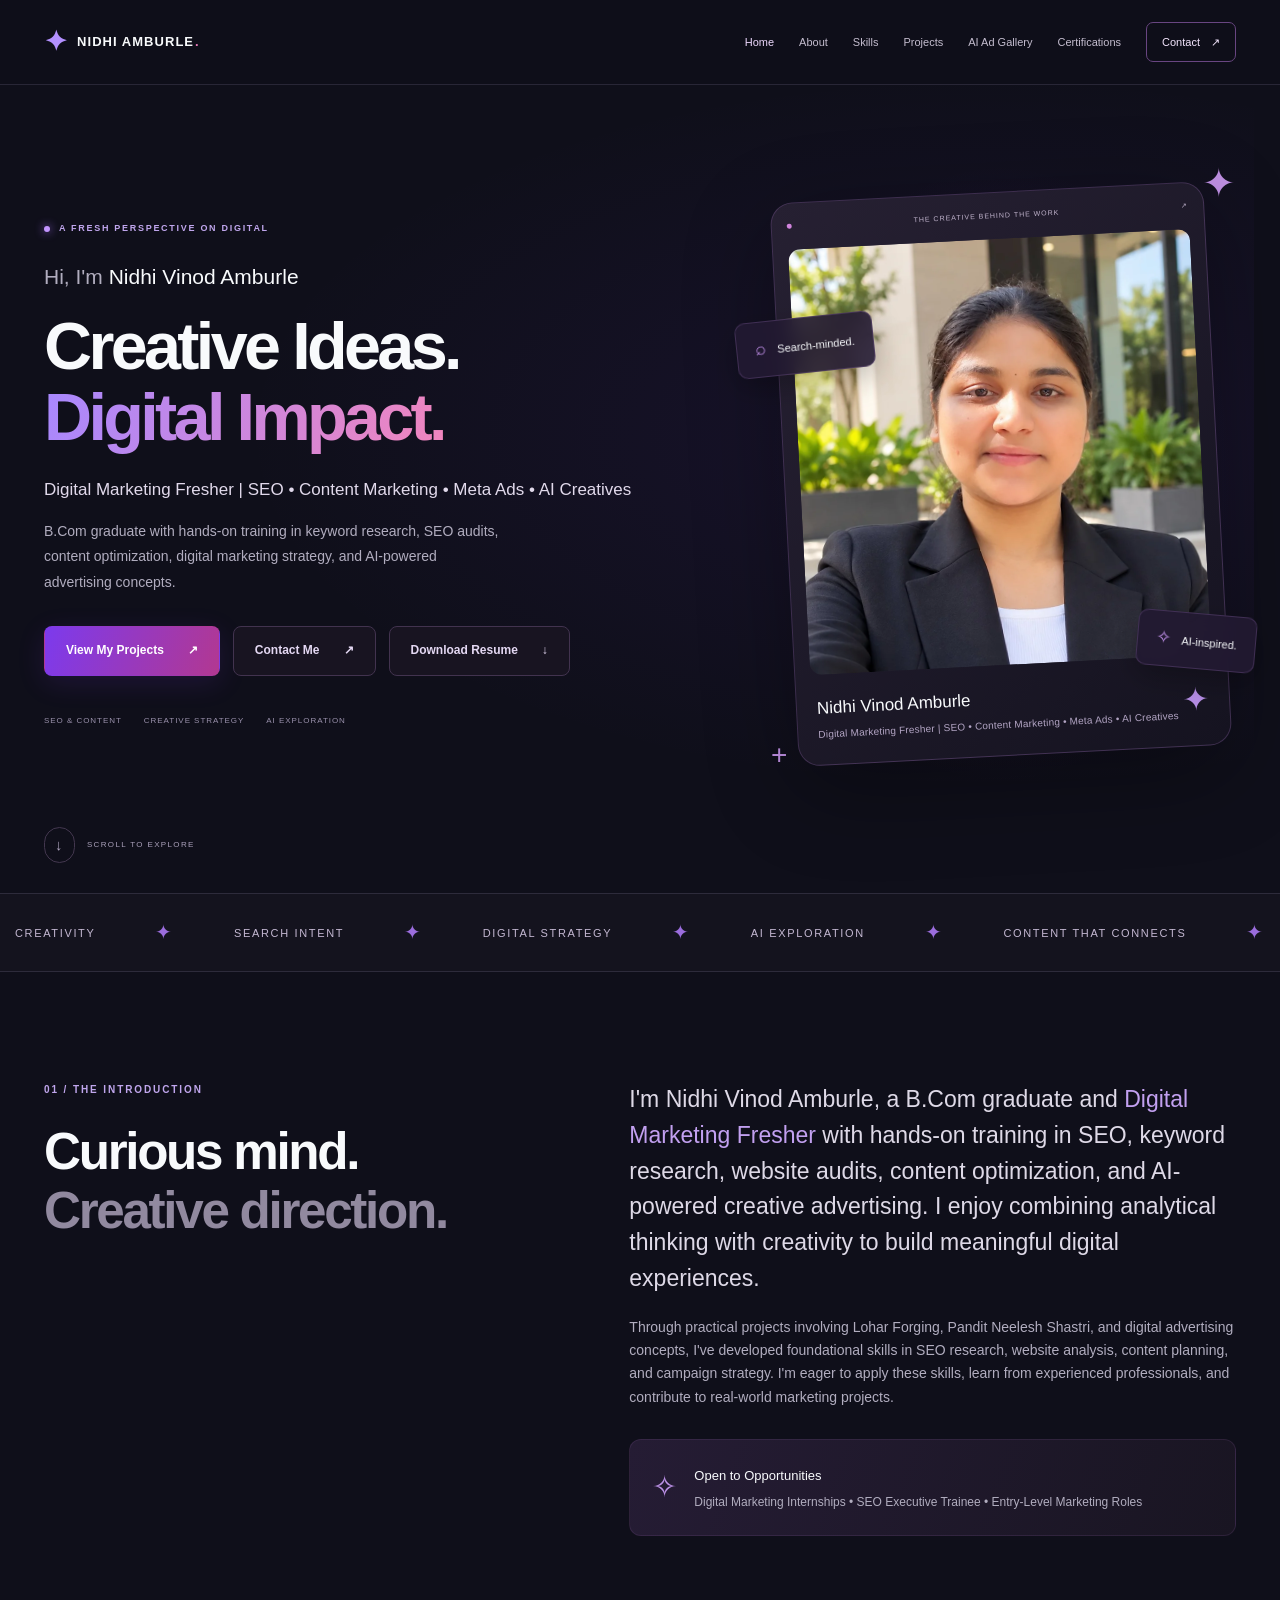
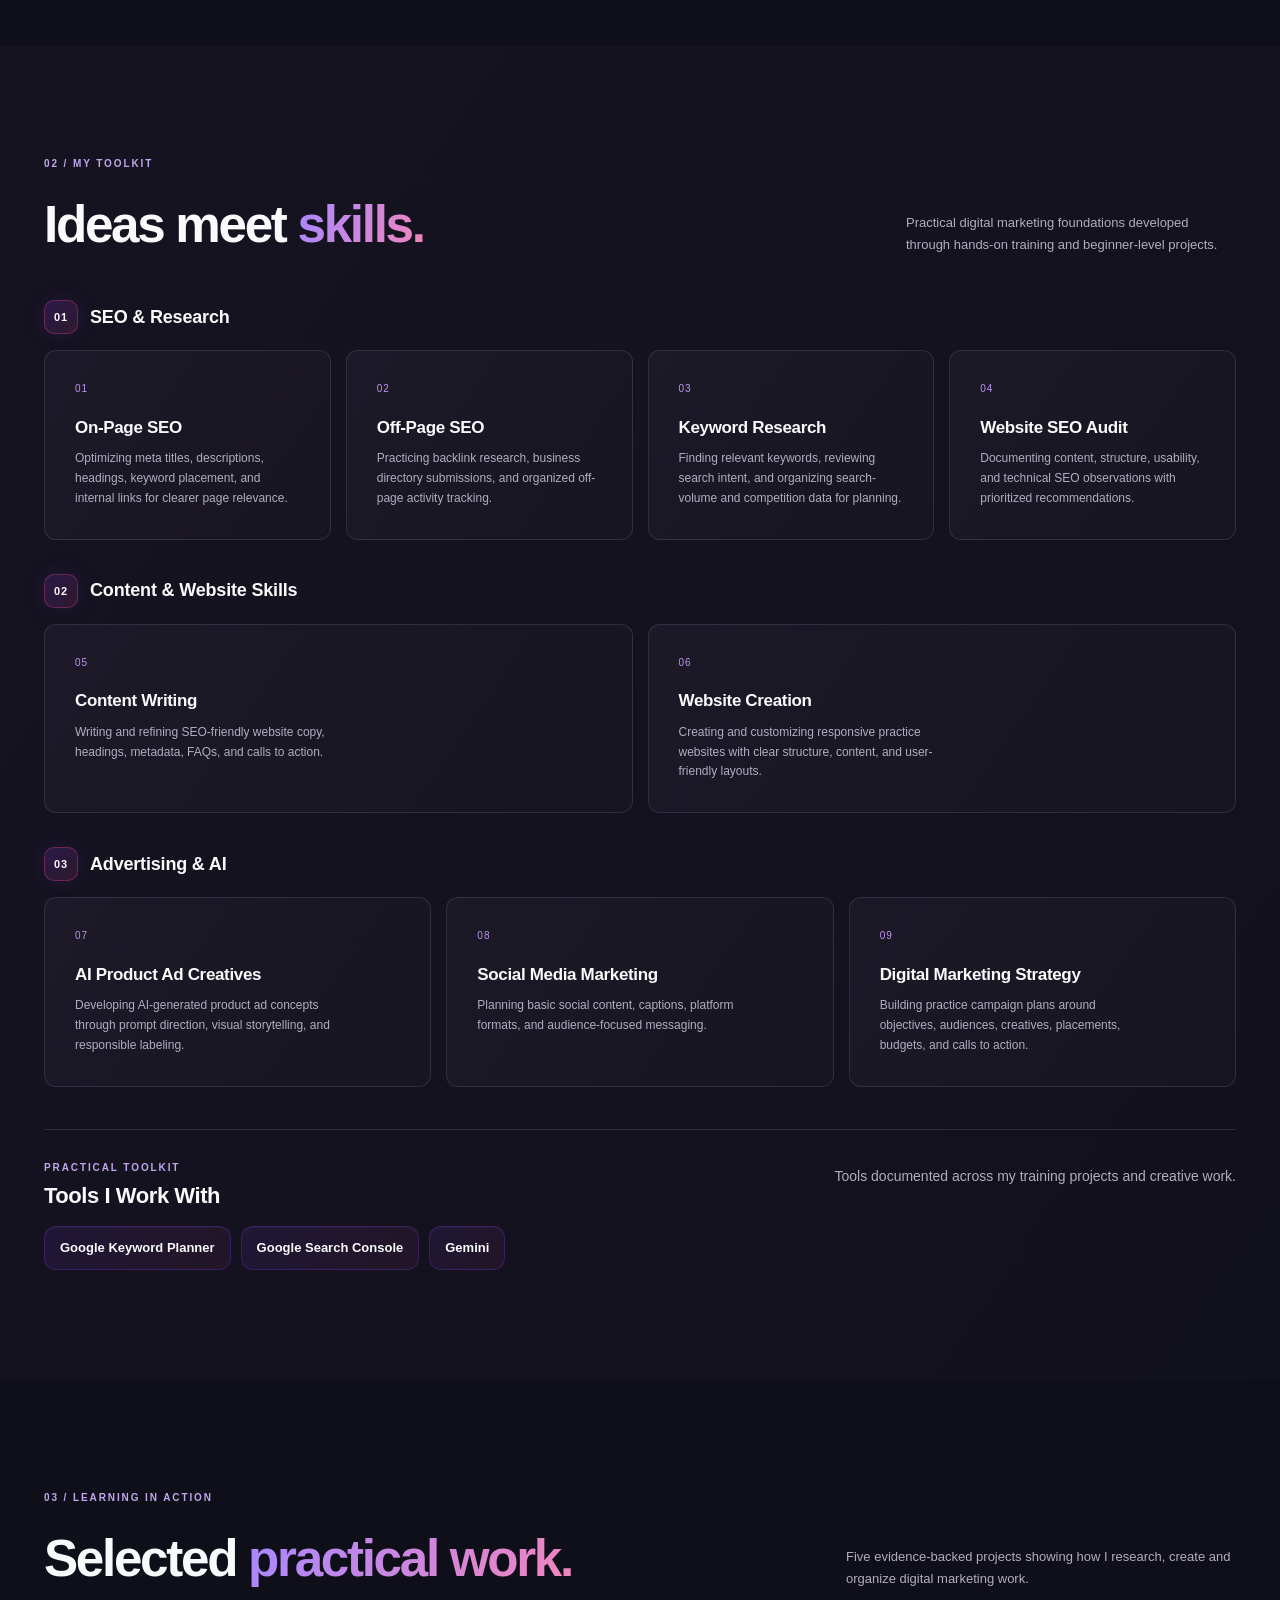
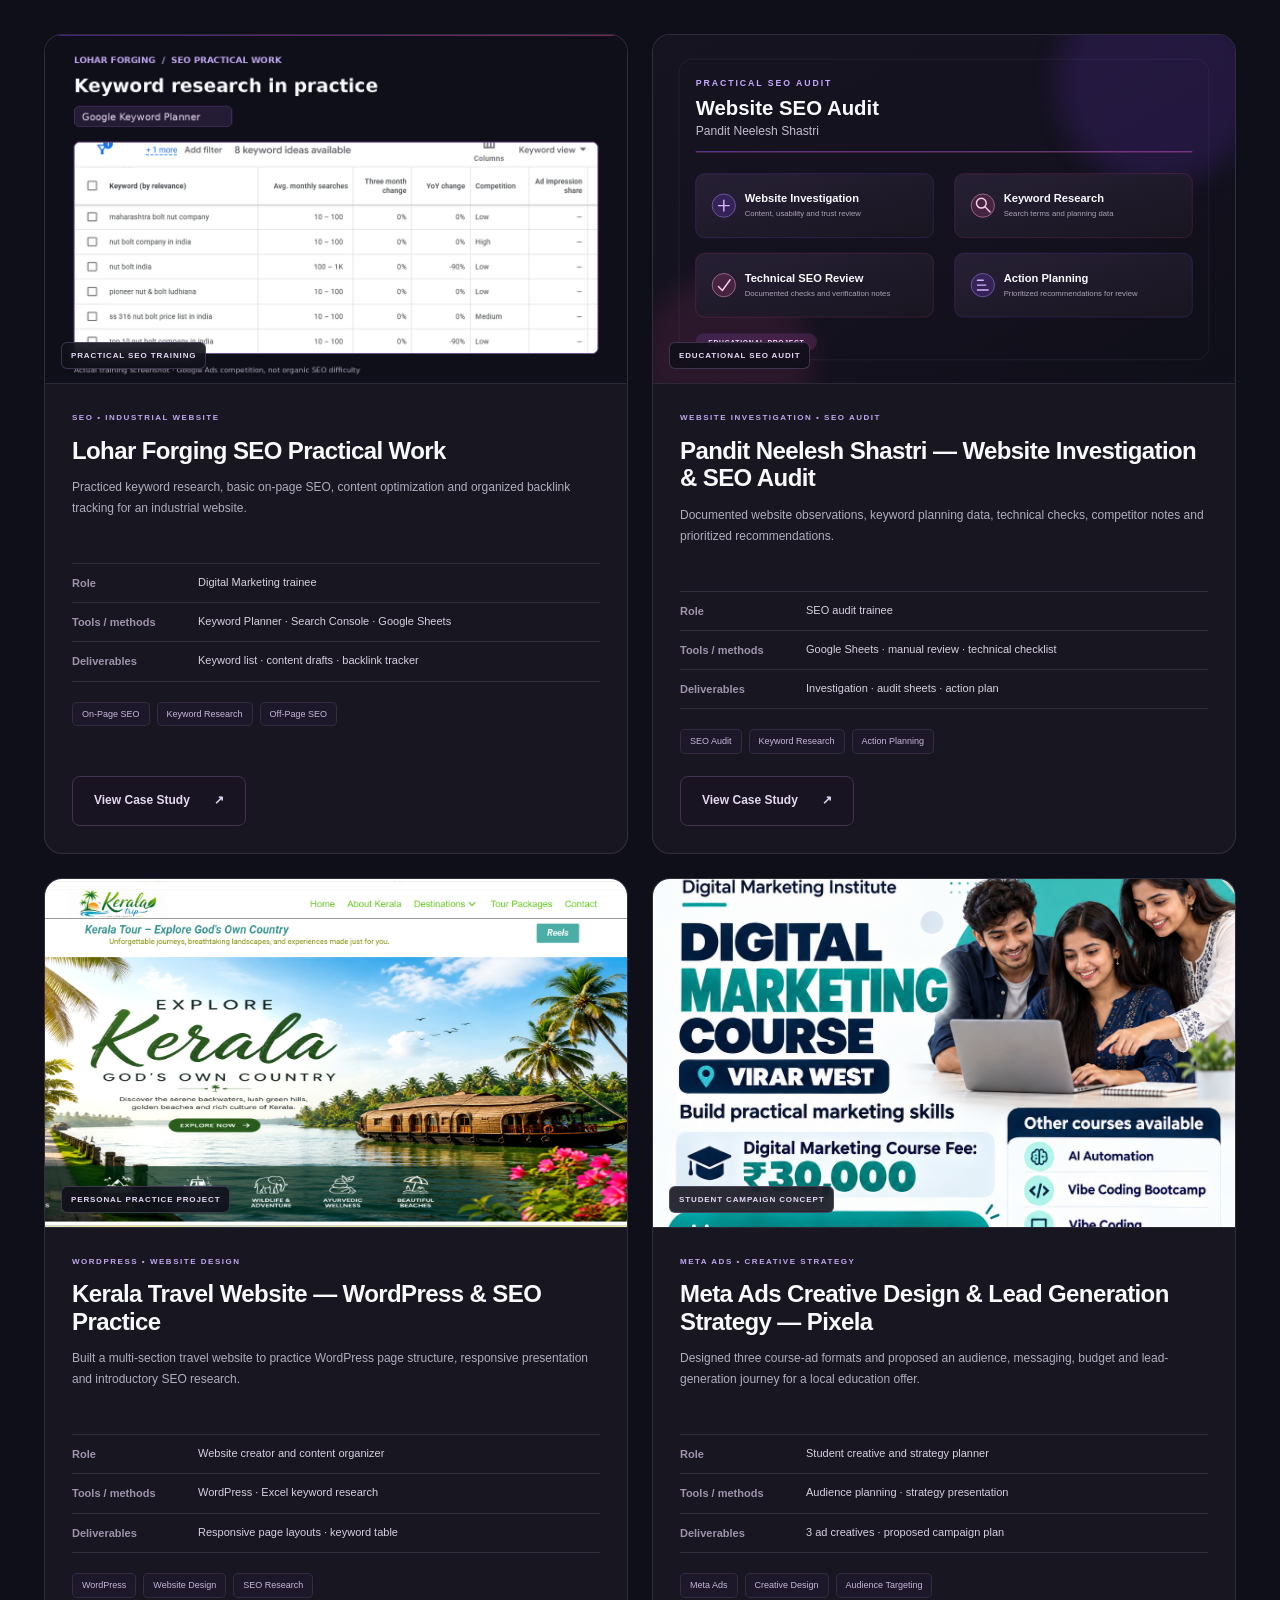
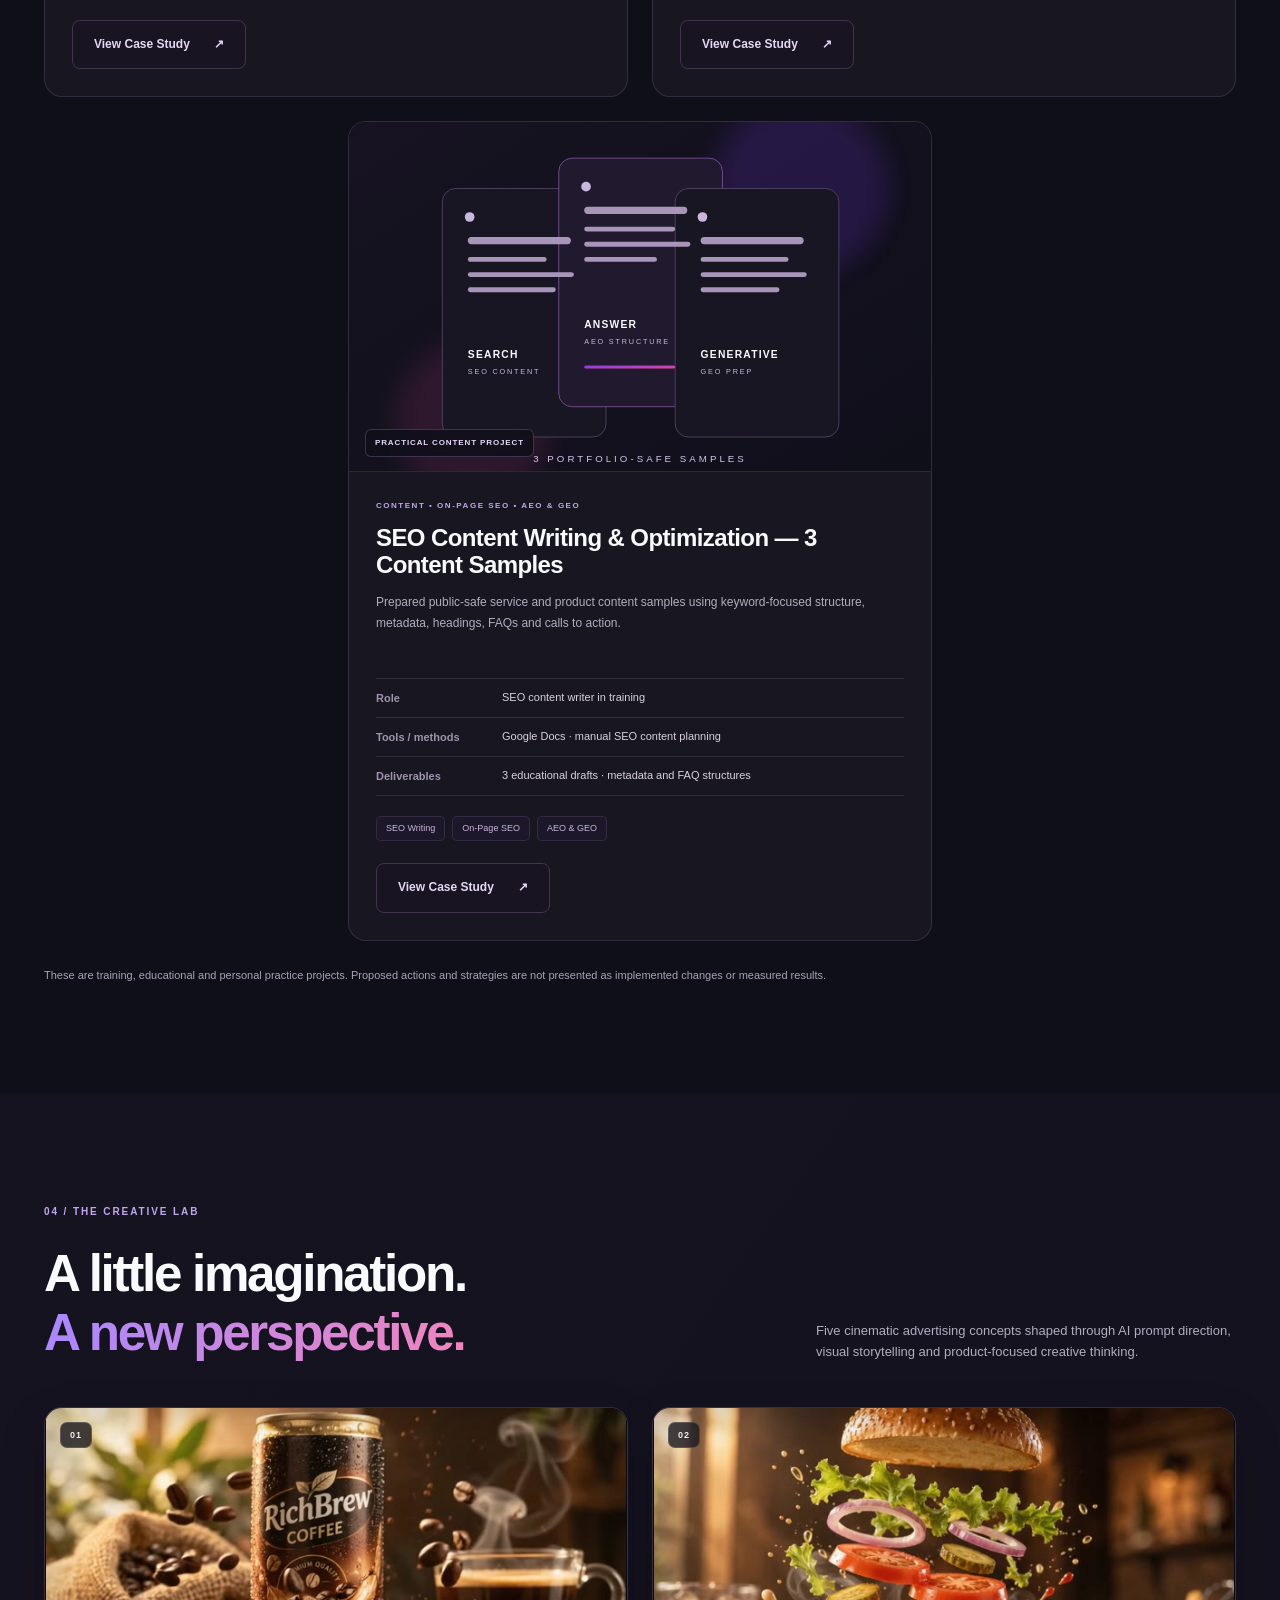
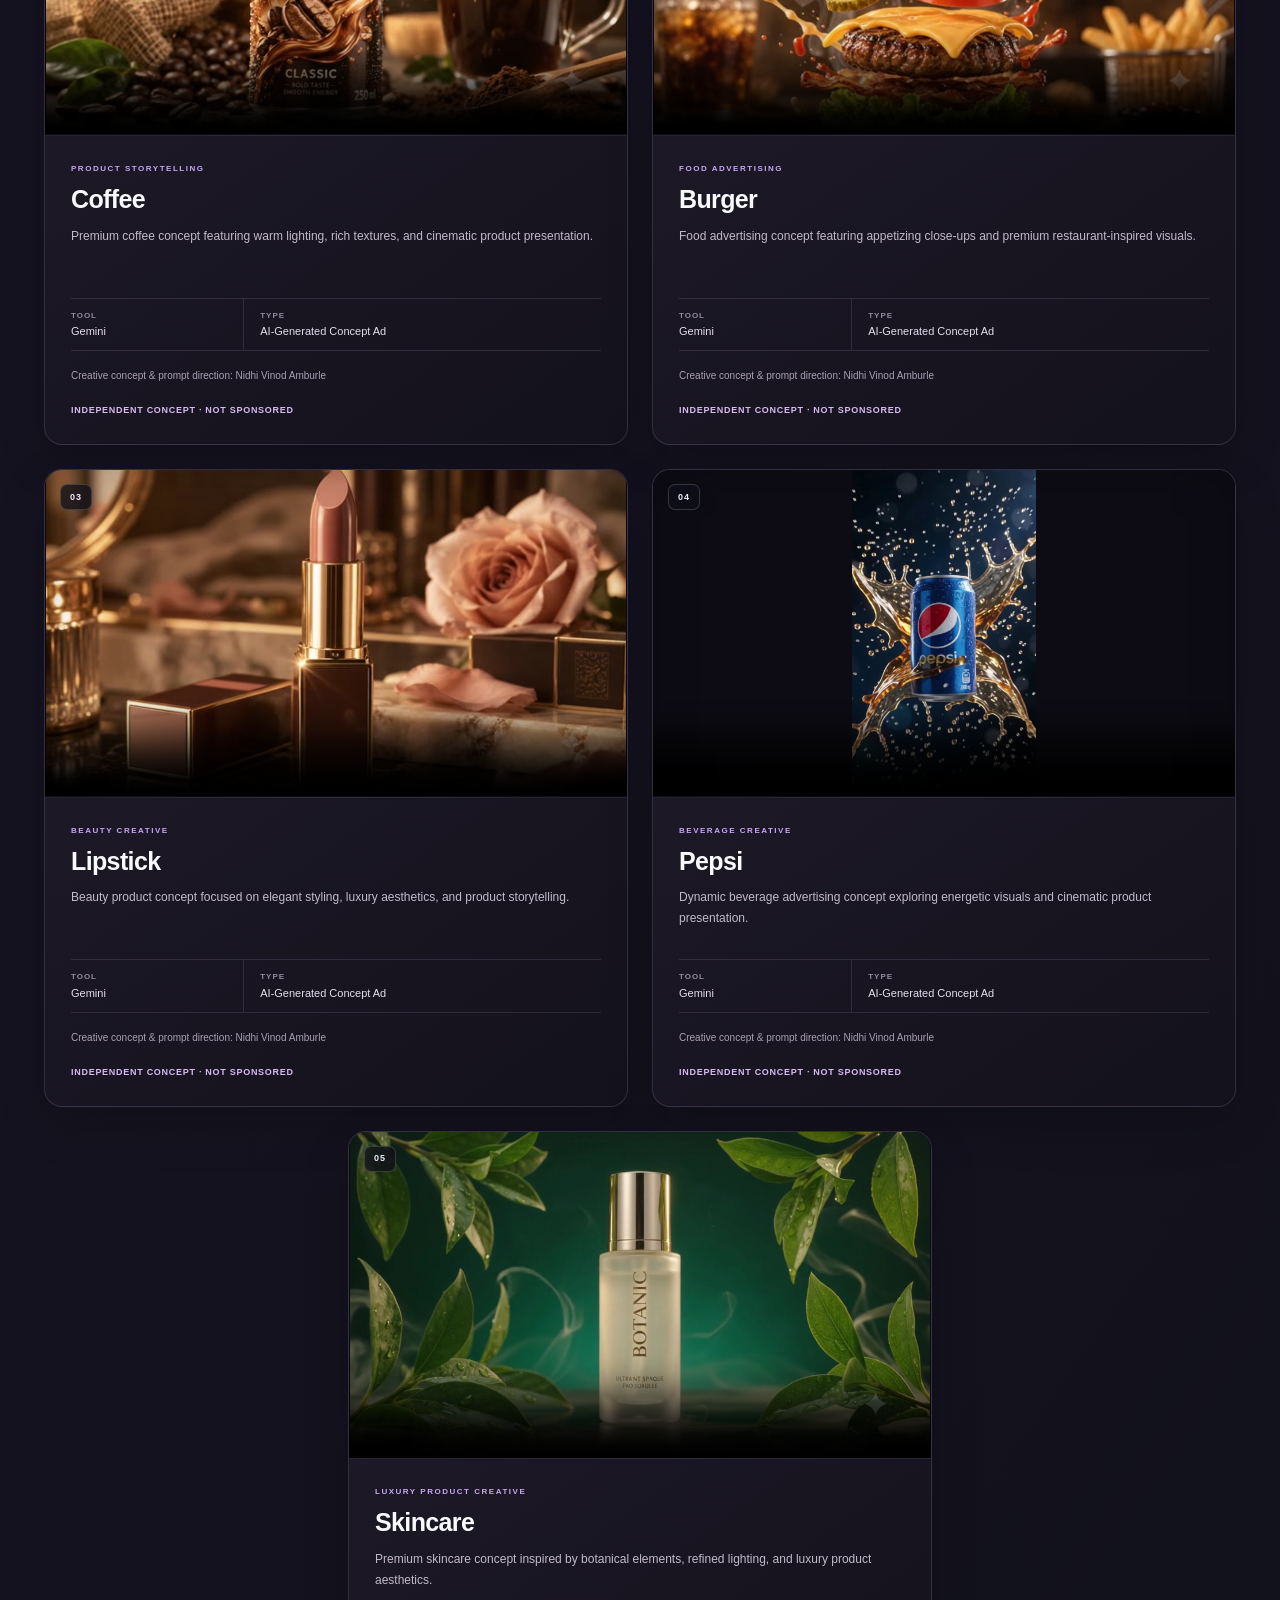
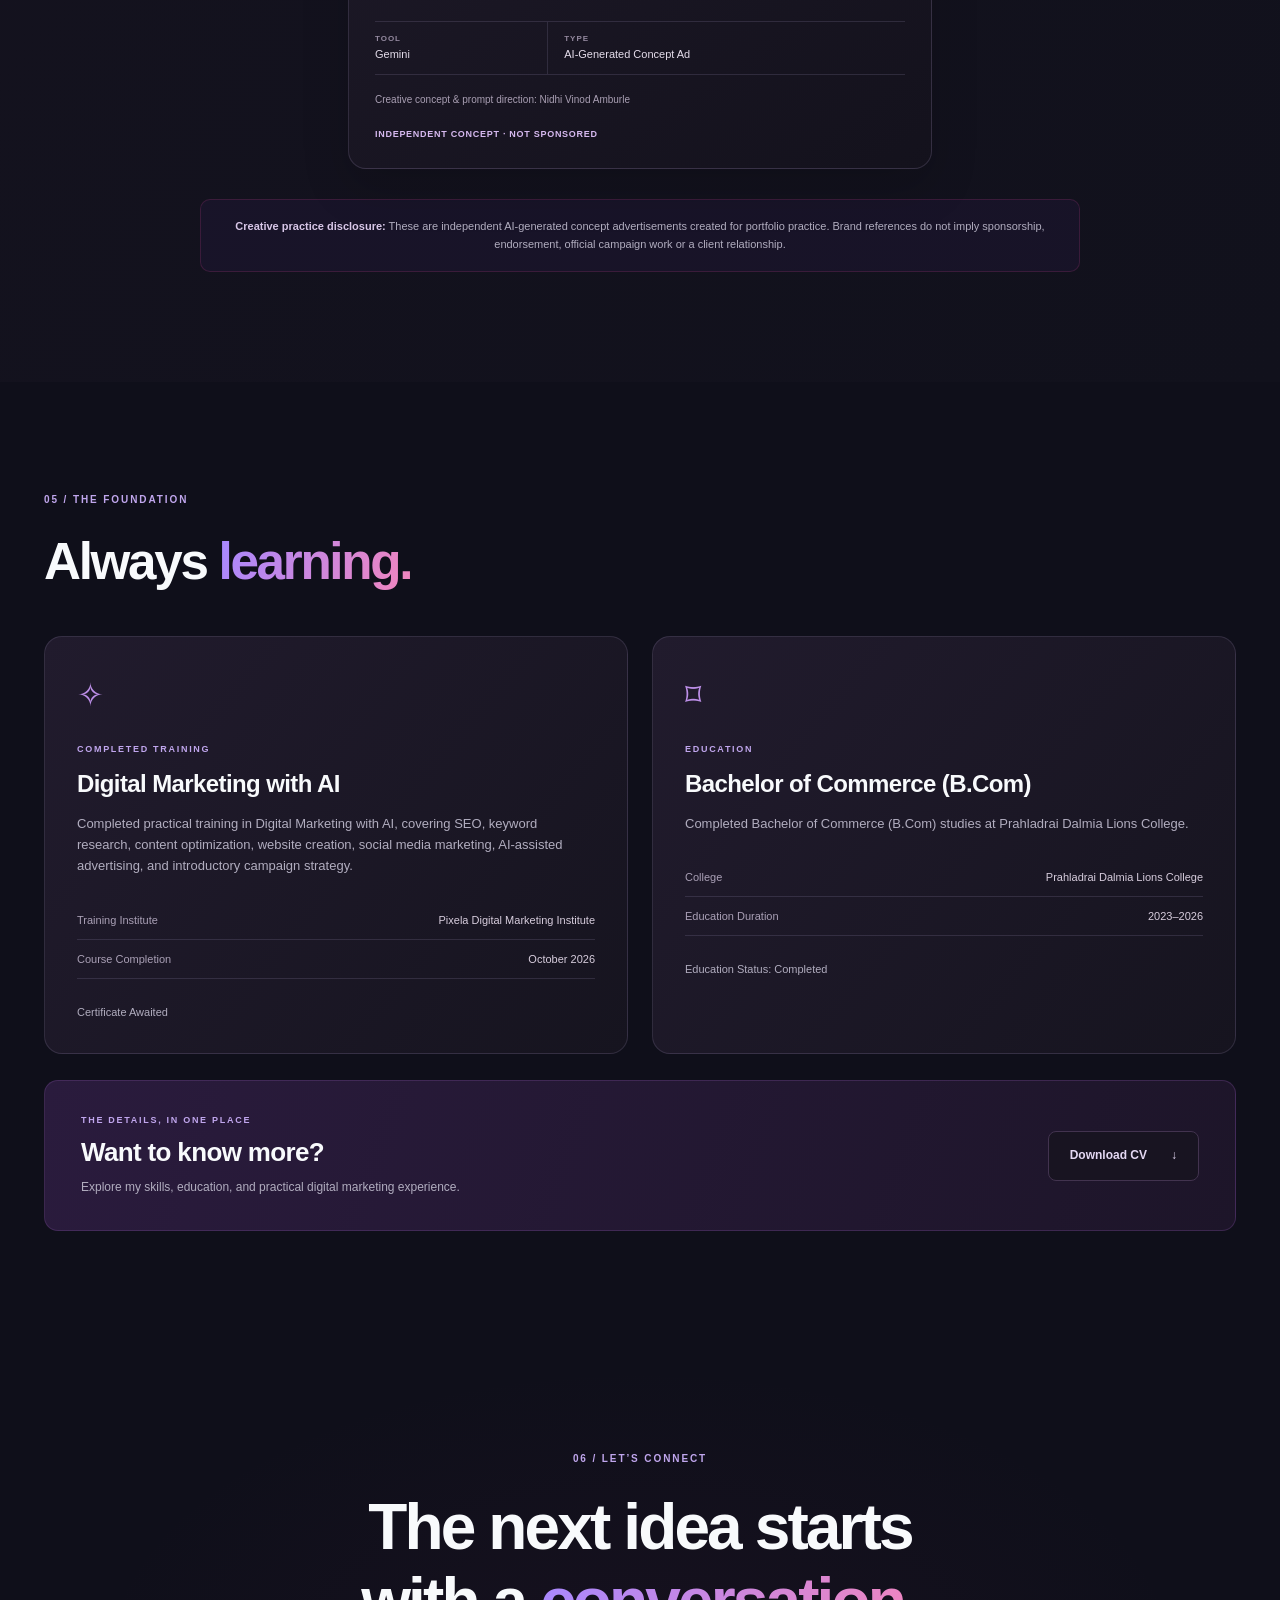
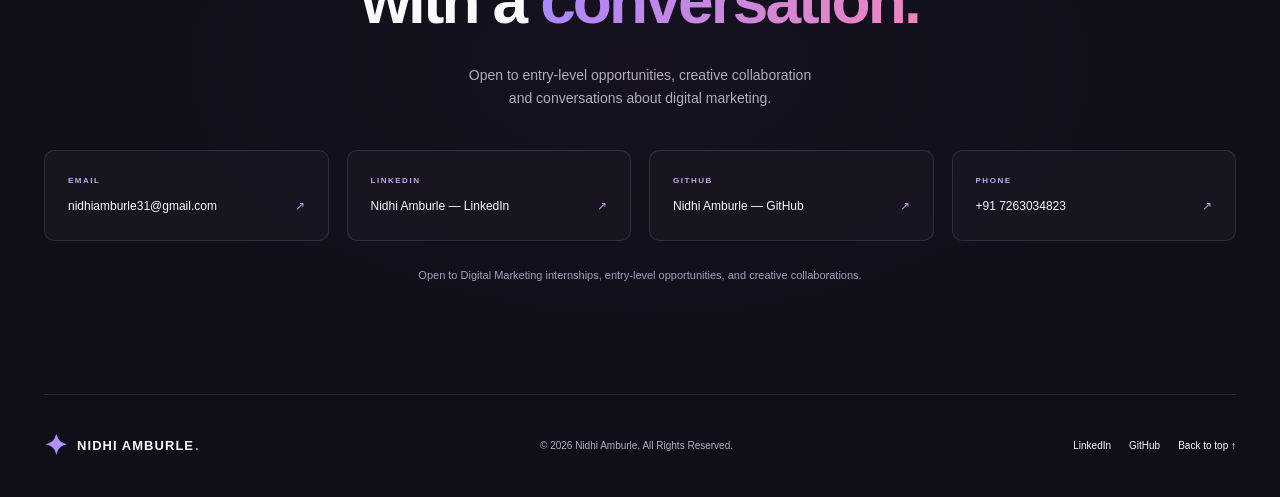
==== commit 2563ee5b: "Improve AI Ad Gallery design and video presentation" ====
--- a/index.html
+++ b/index.html
@@ -7,7 +7,7 @@
 <section id="about" class="section container about"><div class="section-heading reveal"><p class="eyebrow">01 / THE INTRODUCTION</p><h2>Curious mind.<br><span class="muted">Creative direction.</span></h2></div><div class="about-copy reveal"><p class="large-copy">I'm Nidhi Vinod Amburle, a B.Com graduate and <span>Digital Marketing Fresher</span> with hands-on training in SEO, keyword research, website audits, content optimization, and AI-powered creative advertising. I enjoy combining analytical thinking with creativity to build meaningful digital experiences.</p><p>Through practical projects involving Lohar Forging, Pandit Neelesh Shastri, and digital advertising concepts, I've developed foundational skills in SEO research, website analysis, content planning, and campaign strategy. I'm eager to apply these skills, learn from experienced professionals, and contribute to real-world marketing projects.</p><div class="about-note"><span aria-hidden="true">✧</span><div><strong>Open to Opportunities</strong><p>Digital Marketing Internships • SEO Executive Trainee • Entry-Level Marketing Roles</p></div></div></div></section>
 <section id="skills" class="section section-tinted"><div class="container"><div class="section-heading section-heading-row reveal"><div><p class="eyebrow">02 / MY TOOLKIT</p><h2>Ideas meet <span class="gradient-text">skills.</span></h2></div><p>Practical digital marketing foundations developed through hands-on training and beginner-level projects.</p></div><div class="skills-categories"><div class="skills-category"><div class="skills-category-heading reveal"><span aria-hidden="true">01</span><h3>SEO &amp; Research</h3></div><div class="skills-grid skills-grid-four"><article class="skill-card reveal"><span class="skill-number">01</span><h3>On-Page SEO</h3><p>Optimizing meta titles, descriptions, headings, keyword placement, and internal links for clearer page relevance.</p></article><article class="skill-card reveal"><span class="skill-number">02</span><h3>Off-Page SEO</h3><p>Practicing backlink research, business directory submissions, and organized off-page activity tracking.</p></article><article class="skill-card reveal"><span class="skill-number">03</span><h3>Keyword Research</h3><p>Finding relevant keywords, reviewing search intent, and organizing search-volume and competition data for planning.</p></article><article class="skill-card reveal"><span class="skill-number">04</span><h3>Website SEO Audit</h3><p>Documenting content, structure, usability, and technical SEO observations with prioritized recommendations.</p></article></div></div><div class="skills-category"><div class="skills-category-heading reveal"><span aria-hidden="true">02</span><h3>Content &amp; Website Skills</h3></div><div class="skills-grid skills-grid-two"><article class="skill-card reveal"><span class="skill-number">05</span><h3>Content Writing</h3><p>Writing and refining SEO-friendly website copy, headings, metadata, FAQs, and calls to action.</p></article><article class="skill-card reveal"><span class="skill-number">06</span><h3>Website Creation</h3><p>Creating and customizing responsive practice websites with clear structure, content, and user-friendly layouts.</p></article></div></div><div class="skills-category"><div class="skills-category-heading reveal"><span aria-hidden="true">03</span><h3>Advertising &amp; AI</h3></div><div class="skills-grid skills-grid-three"><article class="skill-card reveal"><span class="skill-number">07</span><h3>AI Product Ad Creatives</h3><p>Developing AI-generated product ad concepts through prompt direction, visual storytelling, and responsible labeling.</p></article><article class="skill-card reveal"><span class="skill-number">08</span><h3>Social Media Marketing</h3><p>Planning basic social content, captions, platform formats, and audience-focused messaging.</p></article><article class="skill-card reveal"><span class="skill-number">09</span><h3>Digital Marketing Strategy</h3><p>Building practice campaign plans around objectives, audiences, creatives, placements, budgets, and calls to action.</p></article></div></div></div><div class="skills-tools reveal" aria-labelledby="tools-work-title"><div class="skills-tools-heading"><div><p class="eyebrow">PRACTICAL TOOLKIT</p><h3 id="tools-work-title">Tools I Work With</h3></div><p>Tools documented across my training projects and creative work.</p></div><div class="tool-badges" role="list" aria-label="Tools used in practical work"><span class="tool-badge" role="listitem">Google Keyword Planner</span><span class="tool-badge" role="listitem">Google Search Console</span><span class="tool-badge" role="listitem">Gemini</span></div></div></div></section>
 <section id="projects" class="section container"><div class="section-heading section-heading-row reveal"><div><p class="eyebrow">03 / LEARNING IN ACTION</p><h2>Selected <span class="gradient-text">practical work.</span></h2></div><p>Five evidence-backed projects showing how I research, create and organize digital marketing work.</p></div><div class="projects-grid"><article class="project-card reveal"><a class="project-image" href="lohar-forging-seo-project.html" aria-label="View Lohar Forging SEO Practical Work case study"><img src="assets/images/lohar-forging-keyword-thumbnail.png" alt="Lohar Forging SEO training keyword research table with search-volume ranges and Google Ads competition" loading="lazy" width="1200" height="728"><span class="project-type">Practical SEO training</span></a><div class="project-body"><p class="eyebrow">SEO • INDUSTRIAL WEBSITE</p><h3><a href="lohar-forging-seo-project.html">Lohar Forging SEO Practical Work</a></h3><p class="project-summary">Practiced keyword research, basic on-page SEO, content optimization and organized backlink tracking for an industrial website.</p><dl class="project-facts"><div><dt>Role</dt><dd>Digital Marketing trainee</dd></div><div><dt>Tools / methods</dt><dd>Keyword Planner · Search Console · Google Sheets</dd></div><div><dt>Deliverables</dt><dd>Keyword list · content drafts · backlink tracker</dd></div></dl><div class="tags"><span>On-Page SEO</span><span>Keyword Research</span><span>Off-Page SEO</span></div><a class="button secondary project-cta" href="lohar-forging-seo-project.html">View Case Study <span aria-hidden="true">↗</span></a></div></article><article class="project-card reveal"><a class="project-image" href="panditji-seo-audit-case-study.html" aria-label="View Pandit Neelesh Shastri Website Investigation and SEO Audit case study"><img src="assets/images/panditji/panditji-seo-audit-dashboard.svg" alt="Dark neon SEO audit dashboard highlighting website investigation, keyword research, technical review and action planning" loading="lazy" width="1200" height="720"><span class="project-type">Educational SEO audit</span></a><div class="project-body"><p class="eyebrow">WEBSITE INVESTIGATION • SEO AUDIT</p><h3><a href="panditji-seo-audit-case-study.html">Pandit Neelesh Shastri — Website Investigation &amp; SEO Audit</a></h3><p class="project-summary">Documented website observations, keyword planning data, technical checks, competitor notes and prioritized recommendations.</p><dl class="project-facts"><div><dt>Role</dt><dd>SEO audit trainee</dd></div><div><dt>Tools / methods</dt><dd>Google Sheets · manual review · technical checklist</dd></div><div><dt>Deliverables</dt><dd>Investigation · audit sheets · action plan</dd></div></dl><div class="tags"><span>SEO Audit</span><span>Keyword Research</span><span>Action Planning</span></div><a class="button secondary project-cta" href="panditji-seo-audit-case-study.html">View Case Study <span aria-hidden="true">↗</span></a></div></article><article class="project-card reveal"><a class="project-image" href="kerala-travel-website.html" aria-label="View Kerala Travel Website WordPress and SEO Practice case study"><img src="assets/images/kerala/kerala-homepage.jpg" alt="Kerala Travel WordPress practice website homepage with navigation and a backwaters hero banner" loading="lazy" width="1918" height="889"><span class="project-type">Personal practice project</span></a><div class="project-body"><p class="eyebrow">WORDPRESS • WEBSITE DESIGN</p><h3><a href="kerala-travel-website.html">Kerala Travel Website — WordPress &amp; SEO Practice</a></h3><p class="project-summary">Built a multi-section travel website to practice WordPress page structure, responsive presentation and introductory SEO research.</p><dl class="project-facts"><div><dt>Role</dt><dd>Website creator and content organizer</dd></div><div><dt>Tools / methods</dt><dd>WordPress · Excel keyword research</dd></div><div><dt>Deliverables</dt><dd>Responsive page layouts · keyword table</dd></div></dl><div class="tags"><span>WordPress</span><span>Website Design</span><span>SEO Research</span></div><a class="button secondary project-cta" href="kerala-travel-website.html">View Case Study <span aria-hidden="true">↗</span></a></div></article><article class="project-card reveal"><a class="project-image" href="pixela-meta-ads-case-study.html" aria-label="View Pixela Meta Ads Creative Design and Lead Generation Strategy case study"><img src="assets/images/meta-ads/pixela/pixela-course-square.png" alt="Square Pixela Digital Marketing Course practice ad for Virar West with a free demo call to action" loading="lazy" width="1254" height="1254"><span class="project-type">Student campaign concept</span></a><div class="project-body"><p class="eyebrow">META ADS • CREATIVE STRATEGY</p><h3><a href="pixela-meta-ads-case-study.html">Meta Ads Creative Design &amp; Lead Generation Strategy — Pixela</a></h3><p class="project-summary">Designed three course-ad formats and proposed an audience, messaging, budget and lead-generation journey for a local education offer.</p><dl class="project-facts"><div><dt>Role</dt><dd>Student creative and strategy planner</dd></div><div><dt>Tools / methods</dt><dd>Audience planning · strategy presentation</dd></div><div><dt>Deliverables</dt><dd>3 ad creatives · proposed campaign plan</dd></div></dl><div class="tags"><span>Meta Ads</span><span>Creative Design</span><span>Audience Targeting</span></div><a class="button secondary project-cta" href="pixela-meta-ads-case-study.html">View Case Study <span aria-hidden="true">↗</span></a></div></article><article class="project-card reveal"><a class="project-image" href="seo-content-writing-case-study.html" aria-label="View SEO Content Writing and Optimization case study"><img src="assets/images/seo-content-thumbnail.svg" alt="Dark neon illustration of three structured SEO content documents with search, answer and generative optimization labels" loading="lazy" width="960" height="640"><span class="project-type">Practical content project</span></a><div class="project-body"><p class="eyebrow">CONTENT • ON-PAGE SEO • AEO &amp; GEO</p><h3><a href="seo-content-writing-case-study.html">SEO Content Writing &amp; Optimization — 3 Content Samples</a></h3><p class="project-summary">Prepared public-safe service and product content samples using keyword-focused structure, metadata, headings, FAQs and calls to action.</p><dl class="project-facts"><div><dt>Role</dt><dd>SEO content writer in training</dd></div><div><dt>Tools / methods</dt><dd>Google Docs · manual SEO content planning</dd></div><div><dt>Deliverables</dt><dd>3 educational drafts · metadata and FAQ structures</dd></div></dl><div class="tags"><span>SEO Writing</span><span>On-Page SEO</span><span>AEO &amp; GEO</span></div><a class="button secondary project-cta" href="seo-content-writing-case-study.html">View Case Study <span aria-hidden="true">↗</span></a></div></article></div><p class="section-note">These are training, educational and personal practice projects. Proposed actions and strategies are not presented as implemented changes or measured results.</p></section>
-<section id="gallery" class="section section-tinted"><div class="container"><div class="section-heading section-heading-row reveal"><div><p class="eyebrow">04 / THE CREATIVE LAB</p><h2>A little imagination.<br><span class="gradient-text">A new perspective.</span></h2></div><p>AI-assisted product advertising concepts.<br>Explore the creative possibilities.</p></div><div class="gallery-grid"><article class="video-card reveal"><div class="video-wrap"><video controls playsinline preload="none" poster="assets/images/coffee-poster.jpg" src="assets/videos/coffee.mp4" aria-label="Coffee AI-generated concept advertisement"><p>Your browser does not support video playback.</p></video></div><div class="video-body"><p class="eyebrow">AI-GENERATED CONCEPT AD</p><h3>Coffee <span aria-hidden="true">↗</span></h3><p>Warm coffee imagery, rich textures and a cinematic product reveal.</p><p>Prompt concept &amp; direction: Nidhi Amburle · Tool: Gemini</p><p class="media-status">Independent concept · Not sponsored</p></div></article><article class="video-card reveal"><div class="video-wrap"><video controls playsinline preload="none" poster="assets/images/burger-poster.jpg" src="assets/videos/burger.mp4" aria-label="Burger AI-generated concept advertisement"><p>Your browser does not support video playback.</p></video></div><div class="video-body"><p class="eyebrow">AI-GENERATED CONCEPT AD</p><h3>Burger <span aria-hidden="true">↗</span></h3><p>A floating-ingredient burger concept with a cinematic food reveal.</p><p>Prompt concept &amp; direction: Nidhi Amburle · Tool: Gemini</p><p class="media-status">Independent concept · Not sponsored</p></div></article><article class="video-card reveal"><div class="video-wrap"><video controls playsinline preload="none" poster="assets/images/lipstick-poster.jpg" src="assets/videos/lipstick.mp4" aria-label="Lipstick AI-generated concept advertisement"><p>Your browser does not support video playback.</p></video></div><div class="video-body"><p class="eyebrow">AI-GENERATED CONCEPT AD</p><h3>Lipstick <span aria-hidden="true">↗</span></h3><p>A lipstick product concept with warm lighting and elegant styling.</p><p>Prompt concept &amp; direction: Nidhi Amburle · Tool: Gemini</p><p class="media-status">Independent concept · Not sponsored</p></div></article><article class="video-card reveal"><div class="video-wrap"><video controls playsinline preload="none" poster="assets/images/pepsi-poster.jpg" src="assets/videos/pepsi.mp4" aria-label="Pepsi AI-generated concept advertisement"><p>Your browser does not support video playback.</p></video></div><div class="video-body"><p class="eyebrow">AI-GENERATED CONCEPT AD</p><h3>Pepsi <span aria-hidden="true">↗</span></h3><p>A vertical Pepsi concept featuring a can reveal and splash visuals.</p><p>Prompt concept &amp; direction: Nidhi Amburle · Tool: Gemini</p><p class="media-status">Independent concept · Not sponsored</p></div></article><article class="video-card reveal"><div class="video-wrap"><video controls playsinline preload="none" poster="assets/images/skincare-poster.jpg" src="assets/videos/skincare.mp4" aria-label="Skincare AI-generated concept advertisement"><p>Your browser does not support video playback.</p></video></div><div class="video-body"><p class="eyebrow">AI-GENERATED CONCEPT AD</p><h3>Skincare <span aria-hidden="true">↗</span></h3><p>A cinematic AI-generated skincare concept advertisement featuring elegant product visuals and a luxury-inspired presentation.</p><p>Creative concept &amp; prompt direction: Nidhi Amburle · Tool: Gemini</p><p class="media-status">AI-generated concept ad · Not sponsored</p></div></article></div><p class="gallery-disclaimer">Independent AI-generated concept advertisements for creative practice. Brand references do not imply sponsorship, endorsement or a client relationship. Coffee, Burger, Lipstick, Pepsi and Skincare videos use prompts provided to Gemini by Nidhi Amburle.</p></div></section>
+<section id="gallery" class="section section-tinted"><div class="container"><div class="section-heading section-heading-row reveal"><div><p class="eyebrow">04 / THE CREATIVE LAB</p><h2>A little imagination.<br><span class="gradient-text">A new perspective.</span></h2></div><p>Five cinematic advertising concepts shaped through AI prompt direction, visual storytelling and product-focused creative thinking.</p></div><div class="gallery-grid"><article class="video-card reveal"><div class="video-wrap"><video controls playsinline preload="metadata" poster="assets/images/coffee-poster.jpg" src="assets/videos/coffee.mp4" aria-label="Play Coffee AI-generated concept advertisement"><p>Your browser does not support MP4 video playback.</p></video><span class="video-index" aria-hidden="true">01</span></div><div class="video-body"><p class="eyebrow">PRODUCT STORYTELLING</p><h3>Coffee</h3><p class="creative-description">Premium coffee concept featuring warm lighting, rich textures, and cinematic product presentation.</p><div class="creative-meta" aria-label="Coffee project details"><span><small>Tool</small>Gemini</span><span><small>Type</small>AI-Generated Concept Ad</span></div><p class="creative-credit">Creative concept &amp; prompt direction: Nidhi Vinod Amburle</p><p class="media-status">Independent concept · Not sponsored</p></div></article><article class="video-card reveal"><div class="video-wrap"><video controls playsinline preload="metadata" poster="assets/images/burger-poster.jpg" src="assets/videos/burger.mp4" aria-label="Play Burger AI-generated concept advertisement"><p>Your browser does not support MP4 video playback.</p></video><span class="video-index" aria-hidden="true">02</span></div><div class="video-body"><p class="eyebrow">FOOD ADVERTISING</p><h3>Burger</h3><p class="creative-description">Food advertising concept featuring appetizing close-ups and premium restaurant-inspired visuals.</p><div class="creative-meta" aria-label="Burger project details"><span><small>Tool</small>Gemini</span><span><small>Type</small>AI-Generated Concept Ad</span></div><p class="creative-credit">Creative concept &amp; prompt direction: Nidhi Vinod Amburle</p><p class="media-status">Independent concept · Not sponsored</p></div></article><article class="video-card reveal"><div class="video-wrap"><video controls playsinline preload="metadata" poster="assets/images/lipstick-poster.jpg" src="assets/videos/lipstick.mp4" aria-label="Play Lipstick AI-generated concept advertisement"><p>Your browser does not support MP4 video playback.</p></video><span class="video-index" aria-hidden="true">03</span></div><div class="video-body"><p class="eyebrow">BEAUTY CREATIVE</p><h3>Lipstick</h3><p class="creative-description">Beauty product concept focused on elegant styling, luxury aesthetics, and product storytelling.</p><div class="creative-meta" aria-label="Lipstick project details"><span><small>Tool</small>Gemini</span><span><small>Type</small>AI-Generated Concept Ad</span></div><p class="creative-credit">Creative concept &amp; prompt direction: Nidhi Vinod Amburle</p><p class="media-status">Independent concept · Not sponsored</p></div></article><article class="video-card reveal"><div class="video-wrap"><video controls playsinline preload="metadata" poster="assets/images/pepsi-poster.jpg" src="assets/videos/pepsi.mp4" aria-label="Play Pepsi AI-generated concept advertisement"><p>Your browser does not support MP4 video playback.</p></video><span class="video-index" aria-hidden="true">04</span></div><div class="video-body"><p class="eyebrow">BEVERAGE CREATIVE</p><h3>Pepsi</h3><p class="creative-description">Dynamic beverage advertising concept exploring energetic visuals and cinematic product presentation.</p><div class="creative-meta" aria-label="Pepsi project details"><span><small>Tool</small>Gemini</span><span><small>Type</small>AI-Generated Concept Ad</span></div><p class="creative-credit">Creative concept &amp; prompt direction: Nidhi Vinod Amburle</p><p class="media-status">Independent concept · Not sponsored</p></div></article><article class="video-card reveal"><div class="video-wrap"><video controls playsinline preload="metadata" poster="assets/images/skincare-poster.jpg" src="assets/videos/skincare.mp4" aria-label="Play Skincare AI-generated concept advertisement"><p>Your browser does not support MP4 video playback.</p></video><span class="video-index" aria-hidden="true">05</span></div><div class="video-body"><p class="eyebrow">LUXURY PRODUCT CREATIVE</p><h3>Skincare</h3><p class="creative-description">Premium skincare concept inspired by botanical elements, refined lighting, and luxury product aesthetics.</p><div class="creative-meta" aria-label="Skincare project details"><span><small>Tool</small>Gemini</span><span><small>Type</small>AI-Generated Concept Ad</span></div><p class="creative-credit">Creative concept &amp; prompt direction: Nidhi Vinod Amburle</p><p class="media-status">Independent concept · Not sponsored</p></div></article></div><p class="gallery-disclaimer"><strong>Creative practice disclosure:</strong> These are independent AI-generated concept advertisements created for portfolio practice. Brand references do not imply sponsorship, endorsement, official campaign work or a client relationship.</p></div></section>
 <section id="certifications" class="section container"><div class="section-heading reveal"><p class="eyebrow">05 / THE FOUNDATION</p><h2>Always <span class="gradient-text">learning.</span></h2></div><div class="education-grid"><article class="education-card reveal"><span class="education-icon" aria-hidden="true">✧</span><p class="eyebrow">COMPLETED TRAINING</p><h3>Digital Marketing with AI</h3><p>Completed practical training in Digital Marketing with AI, covering SEO, keyword research, content optimization, website creation, social media marketing, AI-assisted advertising, and introductory campaign strategy.</p><dl><div><dt>Training Institute</dt><dd>Pixela Digital Marketing Institute</dd></div><div><dt>Course Completion</dt><dd>October 2026</dd></div></dl><p class="placeholder-note">Certificate Awaited</p></article><article class="education-card reveal"><span class="education-icon" aria-hidden="true">⌑</span><p class="eyebrow">EDUCATION</p><h3>Bachelor of Commerce (B.Com)</h3><p>Completed Bachelor of Commerce (B.Com) studies at Prahladrai Dalmia Lions College.</p><dl><div><dt>College</dt><dd>Prahladrai Dalmia Lions College</dd></div><div><dt>Education Duration</dt><dd>2023–2026</dd></div></dl><p class="placeholder-note">Education Status: Completed</p></article></div><div class="resume-banner reveal"><div><p class="eyebrow">THE DETAILS, IN ONE PLACE</p><h3>Want to know more?</h3><p id="resume-status">Explore my skills, education, and practical digital marketing experience.</p></div><a id="resume-link" class="button secondary" href="assets/resume/Nidhi_Amburle_Resume.pdf" download="Nidhi_Amburle_Resume.pdf">Download CV <span aria-hidden="true">↓</span></a></div></section>
 <section id="contact" class="section contact container"><p class="eyebrow reveal">06 / LET’S CONNECT</p><h2 class="reveal">The next idea starts<br>with a <span class="gradient-text">conversation.</span></h2><p class="contact-intro reveal">Open to entry-level opportunities, creative collaboration<br>and conversations about digital marketing.</p><div class="contact-grid reveal"><div class="contact-card"><span class="eyebrow">EMAIL</span><a href="mailto:nidhiamburle31@gmail.com">nidhiamburle31@gmail.com <span aria-hidden="true">↗</span></a></div><div class="contact-card"><span class="eyebrow">LINKEDIN</span><a href="https://www.linkedin.com/in/nidhi-amburle-b913583a7/" target="_blank" rel="noopener noreferrer">Nidhi Amburle — LinkedIn <span aria-hidden="true">↗</span></a></div><div class="contact-card"><span class="eyebrow">GITHUB</span><a href="https://github.com/nidhiamburle31-svg" target="_blank" rel="noopener noreferrer">Nidhi Amburle — GitHub <span aria-hidden="true">↗</span></a></div><div class="contact-card"><span class="eyebrow">PHONE</span><a href="tel:+917263034823">+91 7263034823 <span aria-hidden="true">↗</span></a></div></div><p class="section-note">Open to Digital Marketing internships, entry-level opportunities, and creative collaborations.</p></section></main>
 <footer class="footer container"><a class="brand" href="#home"><span class="brand-mark" aria-hidden="true">✦</span> NIDHI AMBURLE<span class="brand-dot">.</span></a><p>© <span id="year">2026</span> Nidhi Amburle. All Rights Reserved.</p><div class="footer-links"><a href="https://www.linkedin.com/in/nidhi-amburle-b913583a7/" target="_blank" rel="noopener noreferrer">LinkedIn</a><a href="https://github.com/nidhiamburle31-svg" target="_blank" rel="noopener noreferrer">GitHub</a><a href="#home">Back to top ↑</a></div></footer></body></html>
--- a/style.css
+++ b/style.css
@@ -75,6 +75,31 @@
 @media(max-width:800px){#projects .projects-grid{grid-template-columns:1fr}#projects .project-card:last-of-type{grid-column:auto;width:auto;justify-self:stretch}#projects .project-summary{min-height:0}}
 @media(max-width:520px){#projects .project-image{aspect-ratio:4/3}#projects .project-body{padding:23px}#projects .project-facts div{grid-template-columns:1fr;gap:3px}#projects .project-cta{width:100%}}
 
+/* AI Ad Gallery: cinematic, consistent creative showcase */
+#gallery .section-heading-row>p{max-width:420px}
+#gallery .gallery-grid{grid-template-columns:repeat(2,minmax(0,1fr));gap:24px;align-items:stretch}
+#gallery .video-card{display:flex;min-width:0;flex-direction:column;border-color:rgba(215,199,255,.14);border-radius:18px;background:linear-gradient(145deg,rgba(33,28,44,.98),rgba(20,18,29,.98));box-shadow:0 18px 48px rgba(0,0,0,.16);transition:transform .25s ease,border-color .25s ease,box-shadow .25s ease}
+#gallery .video-card:hover{transform:translateY(-4px);border-color:rgba(192,132,252,.48);box-shadow:0 24px 60px rgba(0,0,0,.25),0 0 26px rgba(124,58,237,.08)}
+#gallery .video-card:last-child{grid-column:1/-1;width:calc(50% - 12px);justify-self:center}
+#gallery .video-wrap{position:relative;aspect-ratio:16/9;overflow:hidden;border-bottom:1px solid var(--line);background:radial-gradient(circle at center,#30223d,#0d0c14 72%)}
+#gallery .video-wrap:after{content:"";position:absolute;inset:0;pointer-events:none;box-shadow:inset 0 0 45px rgba(5,4,10,.24)}
+#gallery .video-wrap video,#gallery .video-wrap video[src]{display:block;width:100%;height:100%;aspect-ratio:auto;object-fit:contain;background:#0d0c14}
+#gallery .video-index{position:absolute;top:14px;left:15px;z-index:2;display:grid;place-items:center;width:32px;height:26px;border:1px solid rgba(255,255,255,.16);border-radius:7px;background:rgba(15,15,26,.76);color:#efe8f7;font-size:9px;font-weight:800;letter-spacing:.1em;backdrop-filter:blur(10px);pointer-events:none}
+#gallery .video-body{display:flex;flex:1;flex-direction:column;padding:26px}
+#gallery .video-body .eyebrow{margin-bottom:10px;color:#c7a6f4}
+#gallery .video-body h3{font-size:25px;margin-bottom:12px}
+#gallery .creative-description{min-height:52px;margin:0 0 20px;color:#c2b9ca;font-size:12px;line-height:1.75}
+#gallery .creative-meta{display:grid;grid-template-columns:.65fr 1.35fr;margin-bottom:17px;border-block:1px solid var(--line)}
+#gallery .creative-meta span{padding:11px 12px 11px 0;color:#e5ddeb;font-size:11px;line-height:1.4}
+#gallery .creative-meta span+span{padding-left:16px;border-left:1px solid var(--line)}
+#gallery .creative-meta small{display:block;margin-bottom:3px;color:#94899f;font-size:8px;font-weight:700;letter-spacing:.12em;text-transform:uppercase}
+#gallery .creative-credit{margin:0 0 8px;color:#a99fb3;font-size:10px;line-height:1.6}
+#gallery .media-status{margin:auto 0 0;padding-top:11px;color:#d6b9ef;font-size:9px;font-weight:700;letter-spacing:.08em;text-transform:uppercase}
+#gallery .gallery-disclaimer{max-width:880px;margin:30px auto 0;padding:17px 20px;border:1px solid rgba(236,72,153,.16);border-radius:10px;background:rgba(124,58,237,.055);text-align:center;line-height:1.7}
+#gallery .gallery-disclaimer strong{color:#d8c7e8}
+@media(max-width:800px){#gallery .gallery-grid{grid-template-columns:1fr}#gallery .video-card:last-child{grid-column:auto;width:auto;justify-self:stretch}#gallery .creative-description{min-height:0}}
+@media(max-width:520px){#gallery .video-body{padding:22px}#gallery .creative-meta{grid-template-columns:1fr}#gallery .creative-meta span{padding:10px 0}#gallery .creative-meta span+span{padding-left:0;border-top:1px solid var(--line);border-left:0}#gallery .gallery-disclaimer{text-align:left}}
+
 /* Hero-only refinements for the expanded job-focused role and three CTAs. */
 .hero .hero-role{max-width:620px;line-height:1.55}
 .hero .button-row{flex-wrap:wrap}
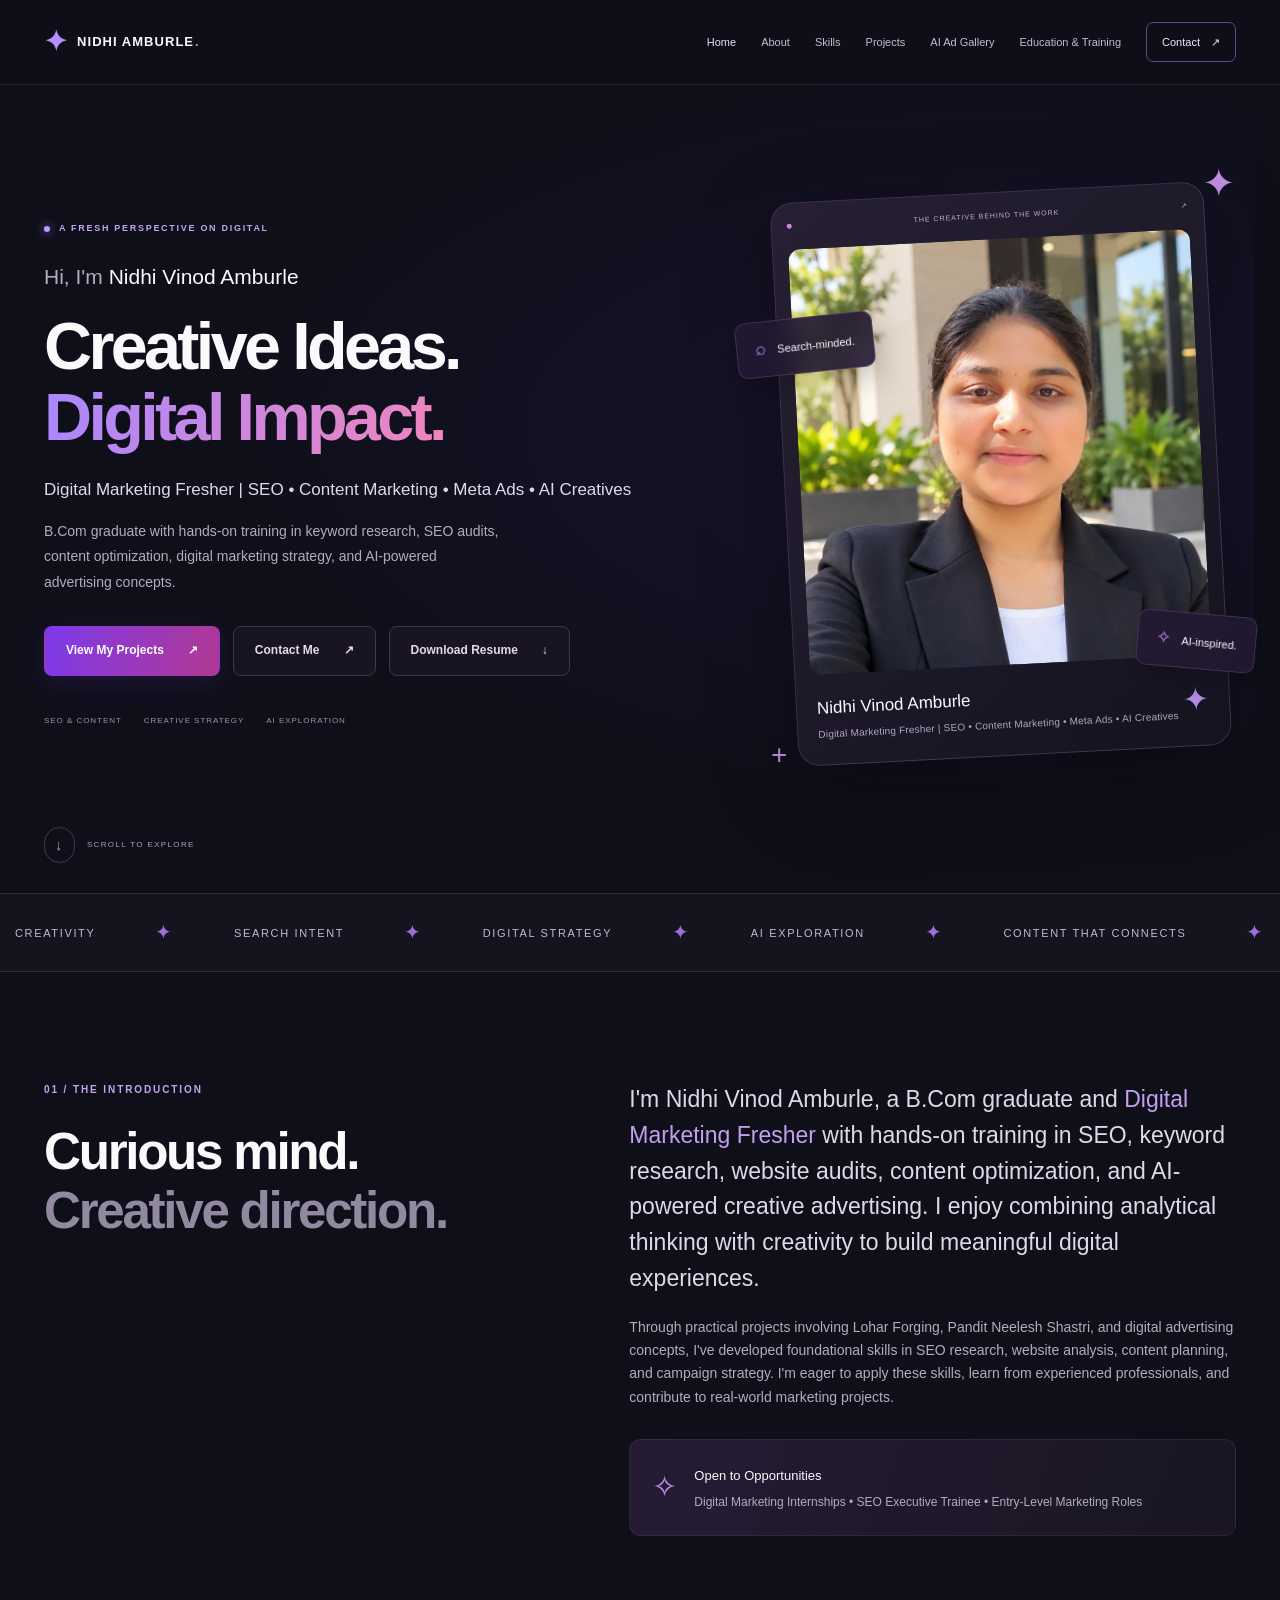
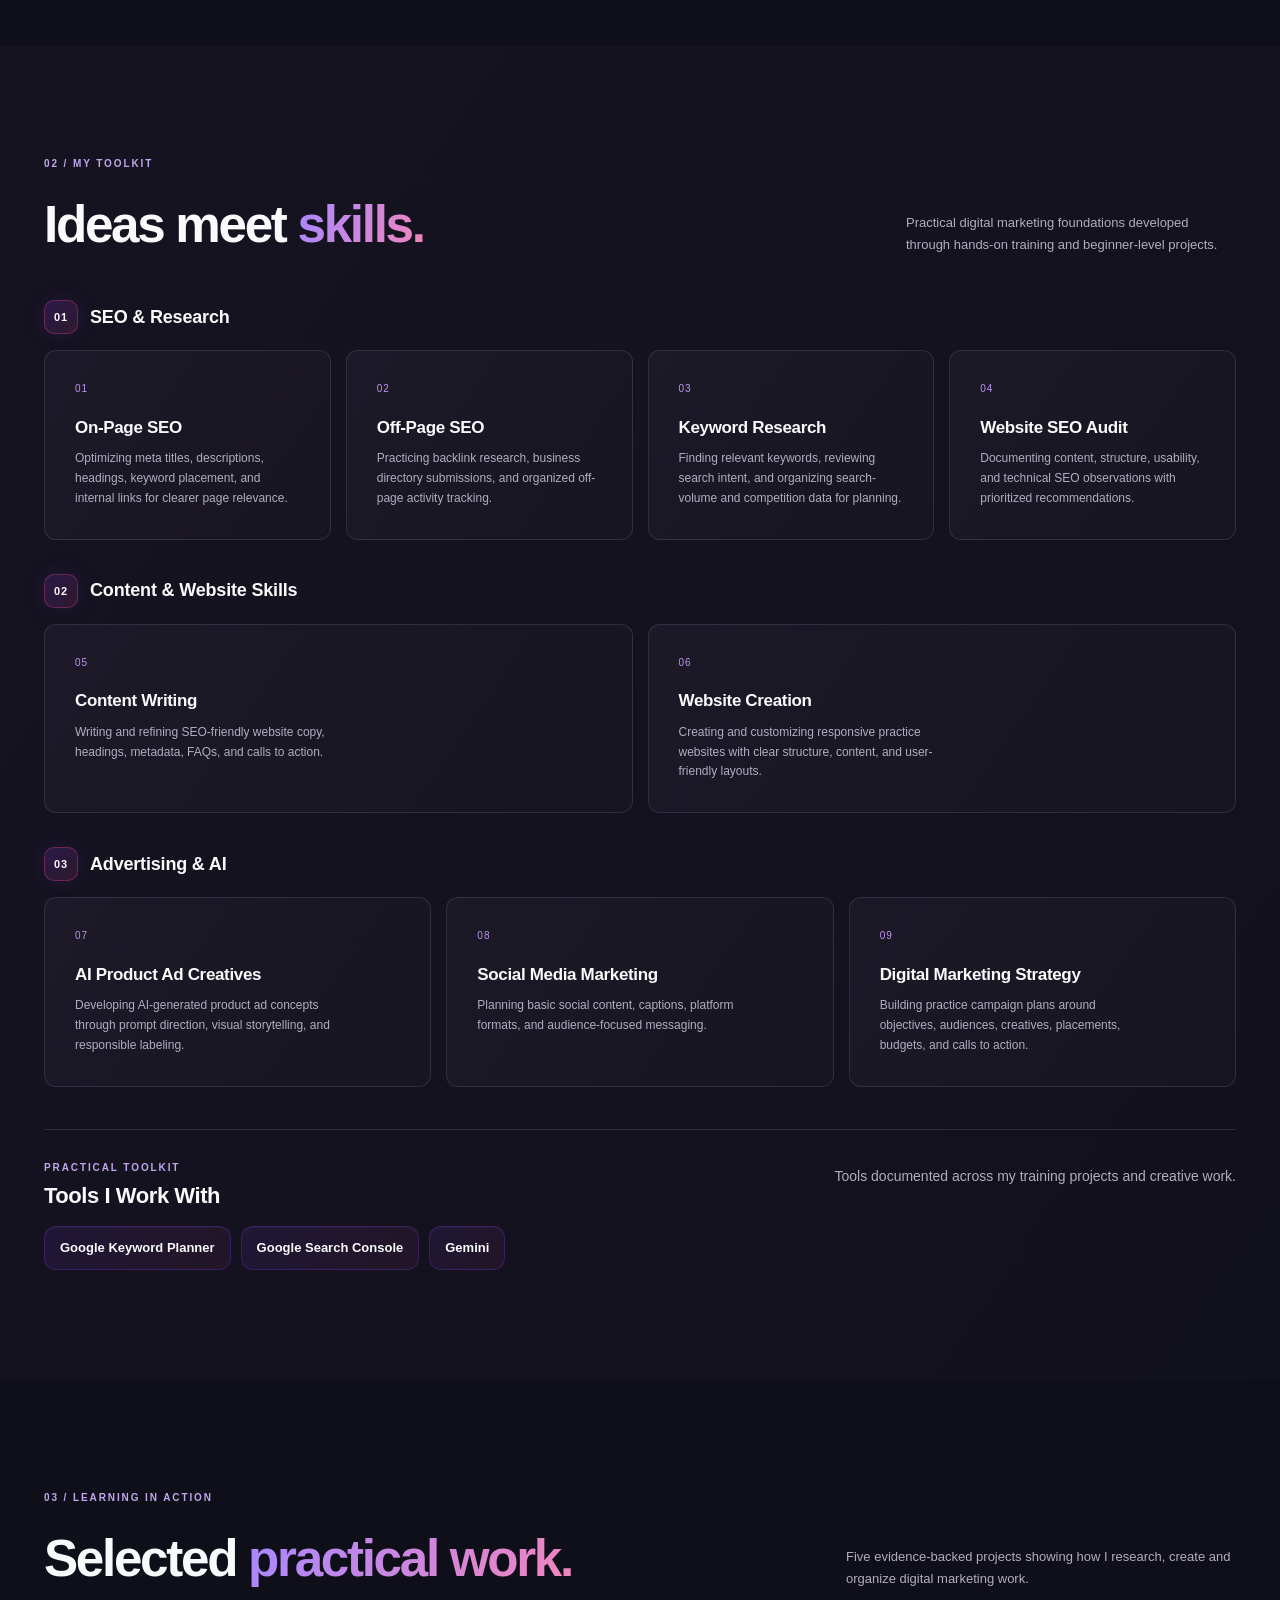
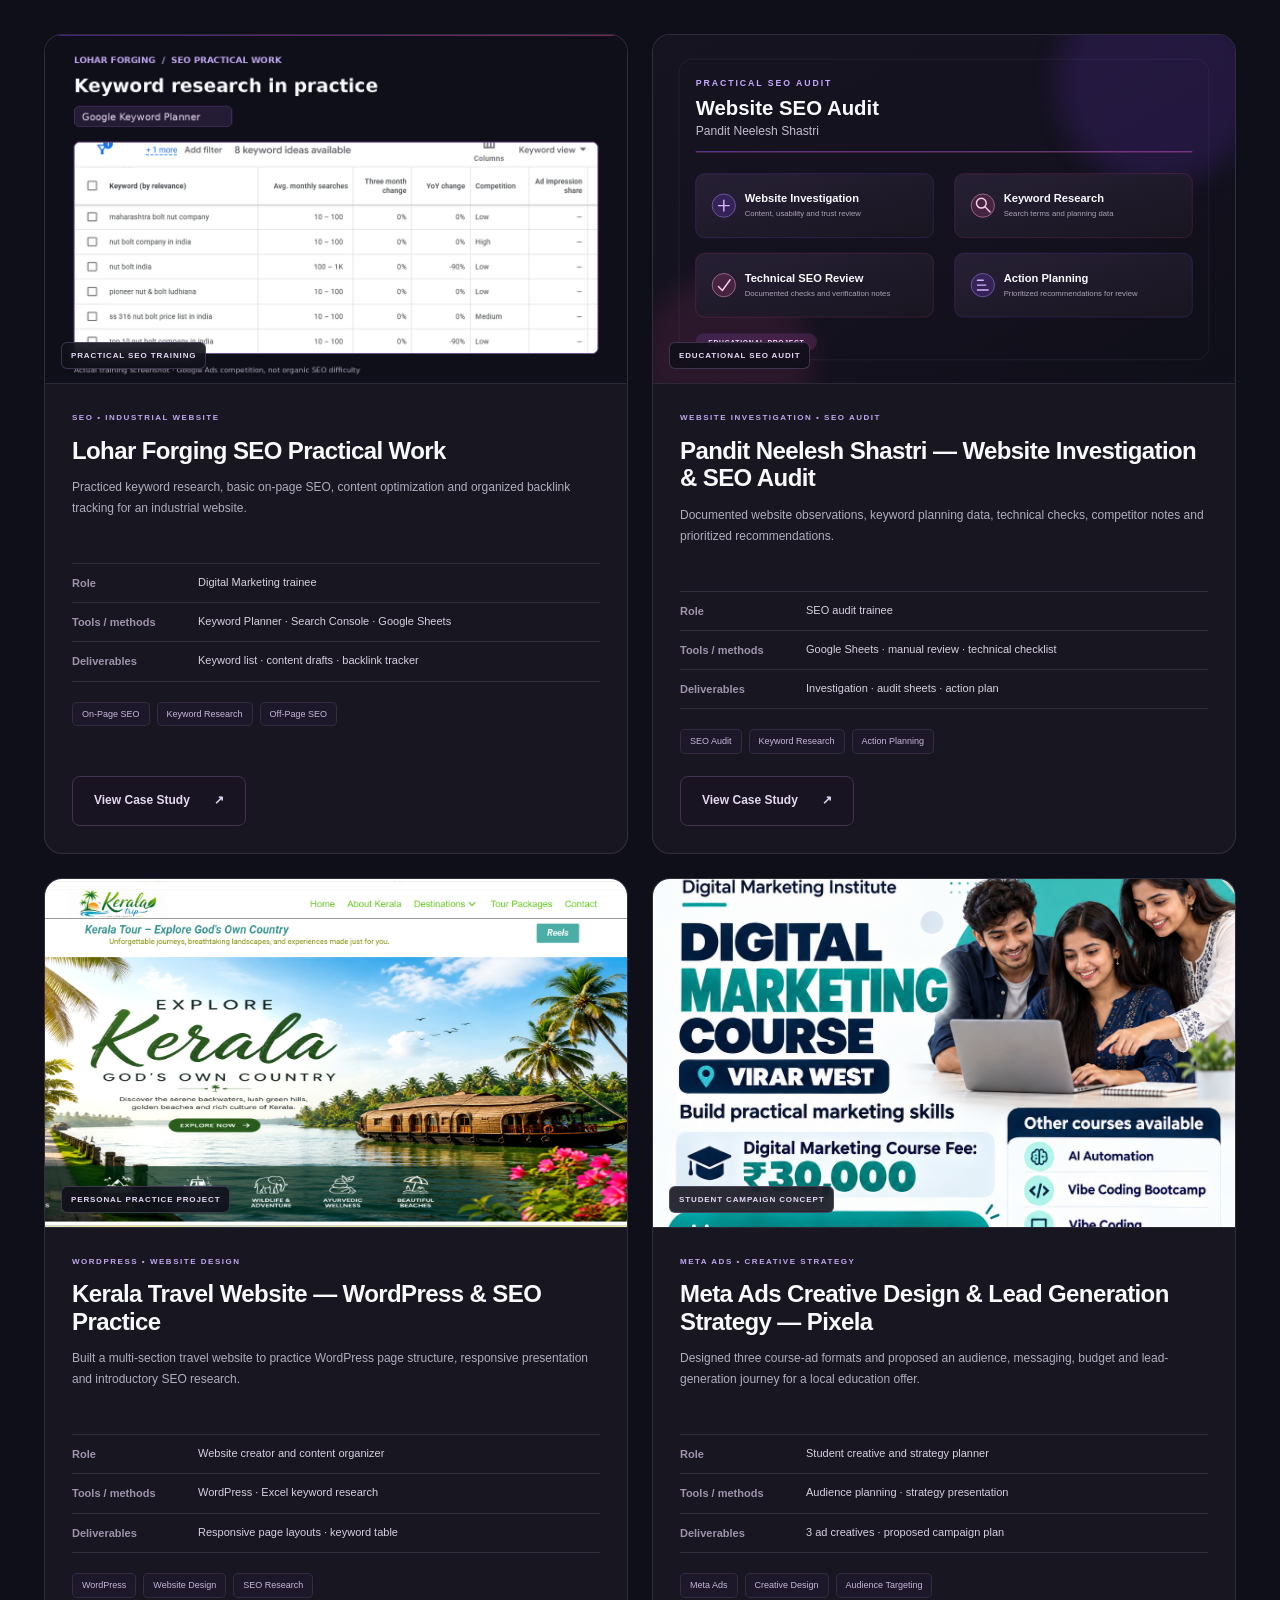
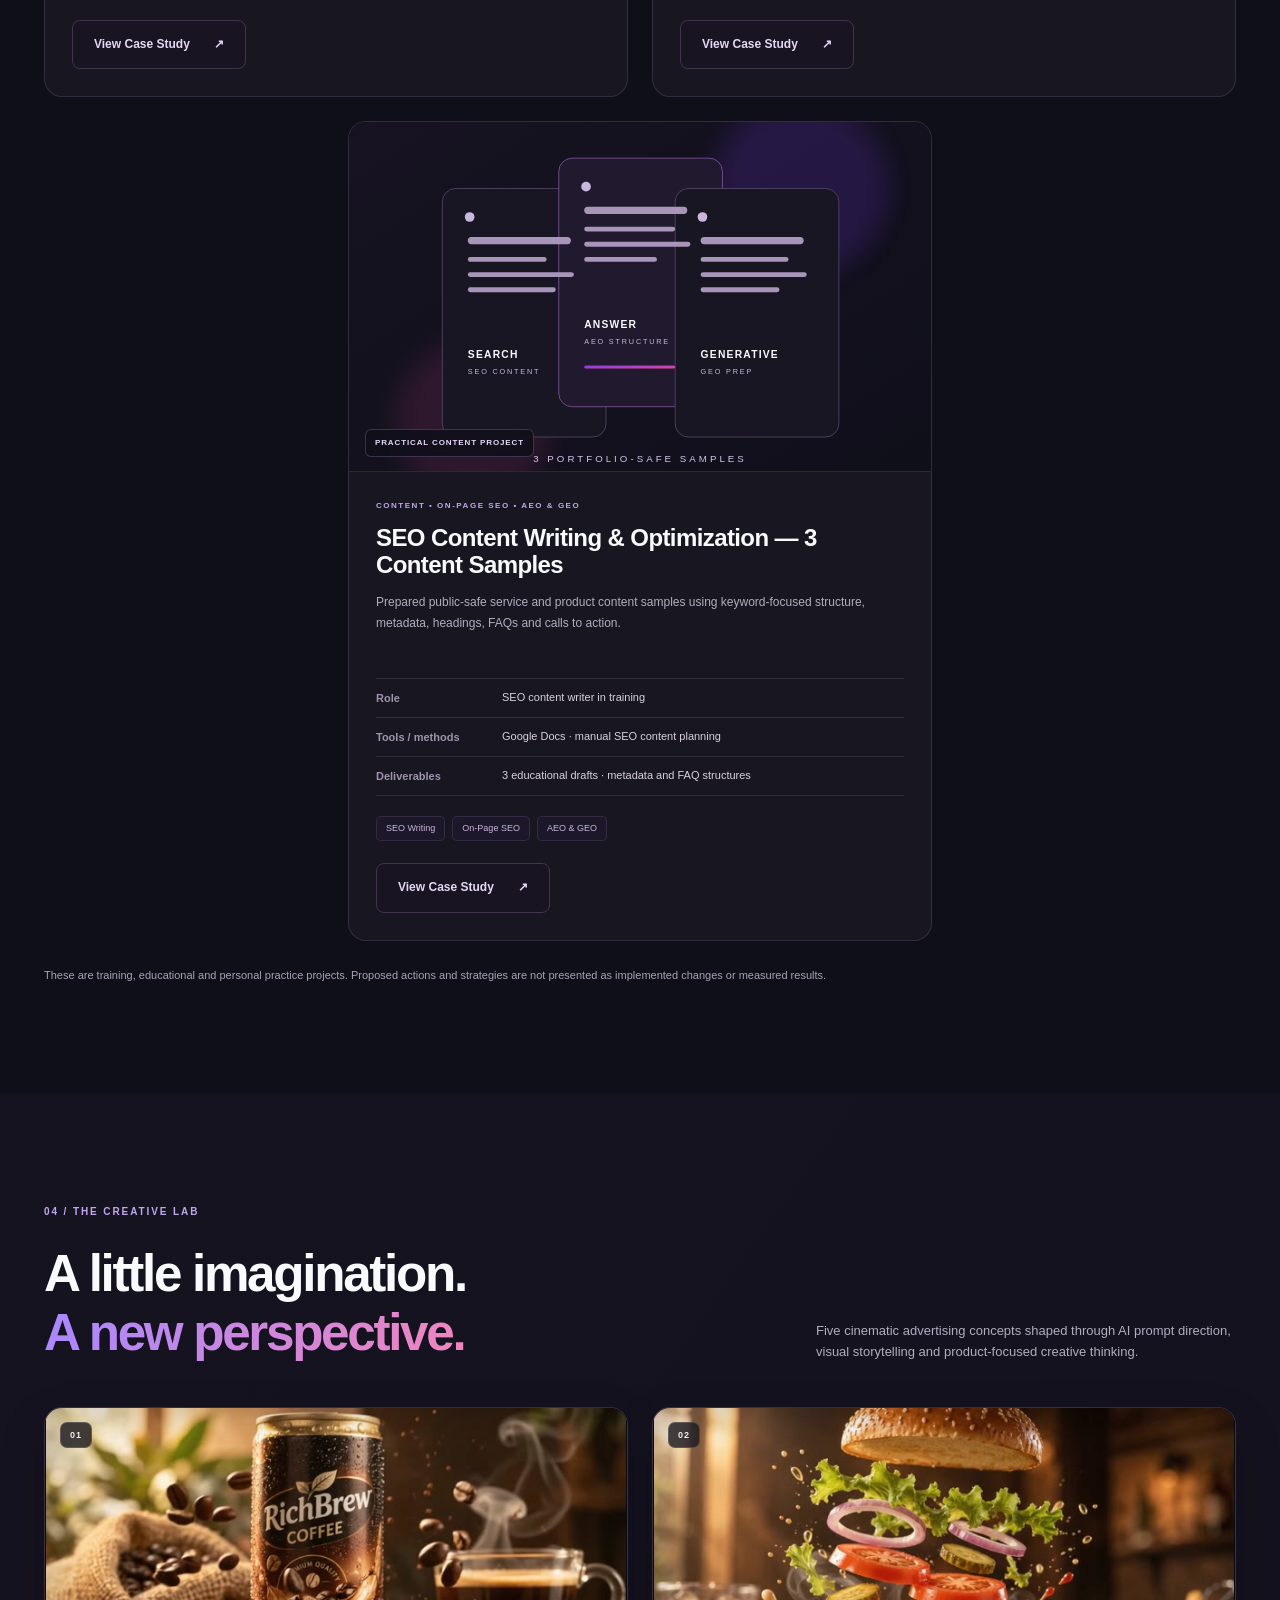
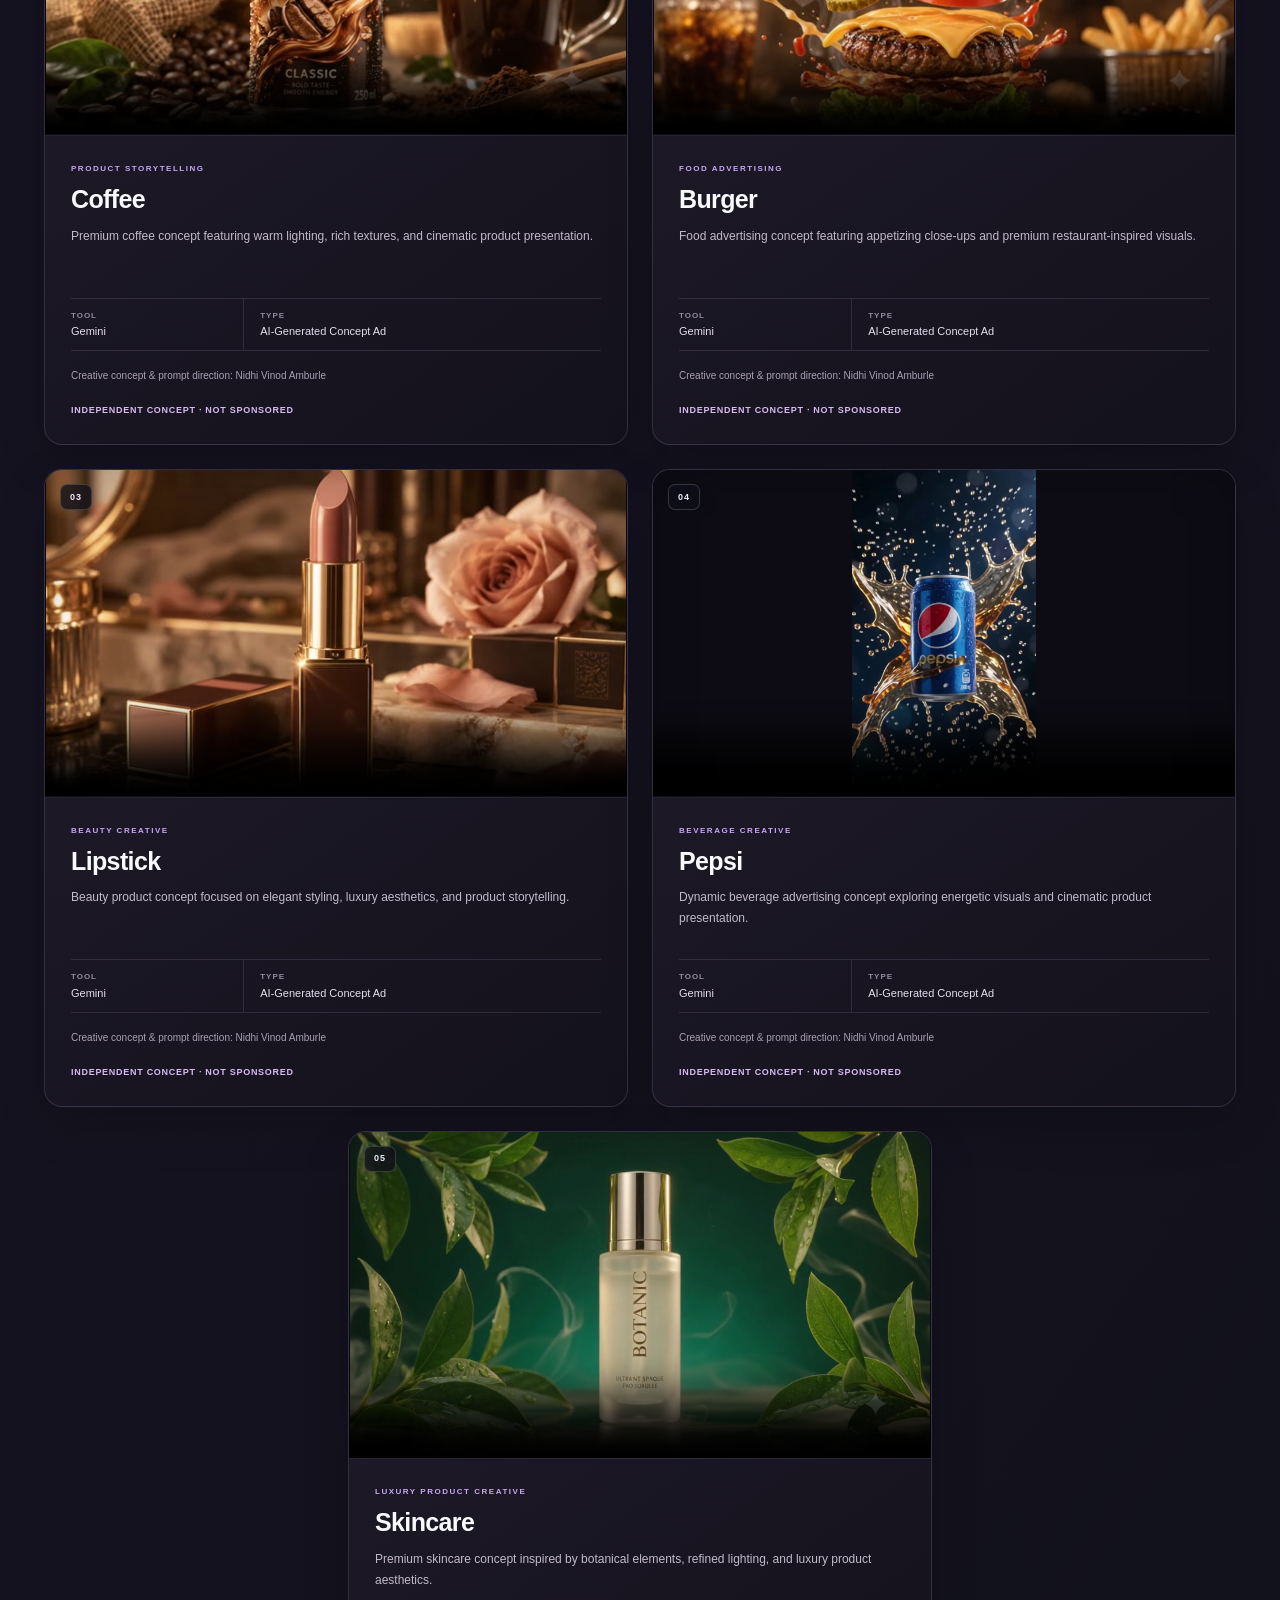
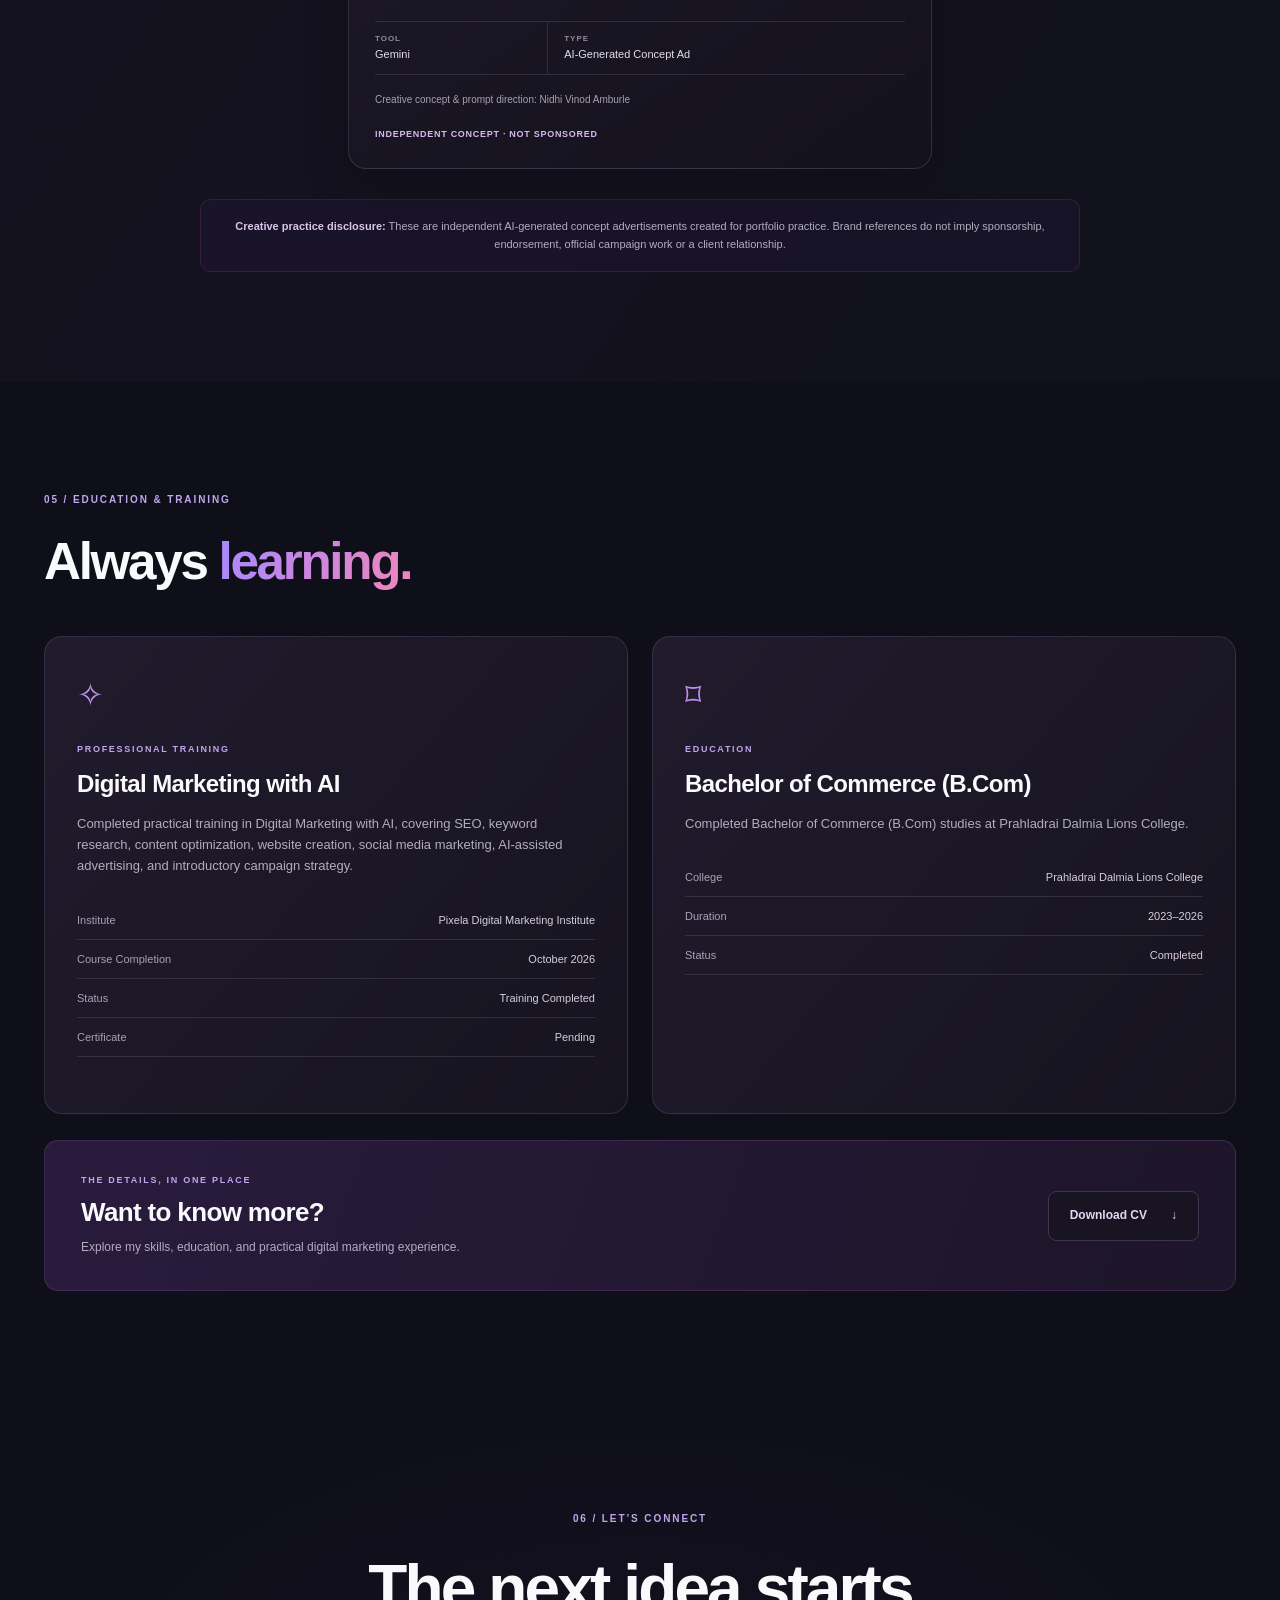
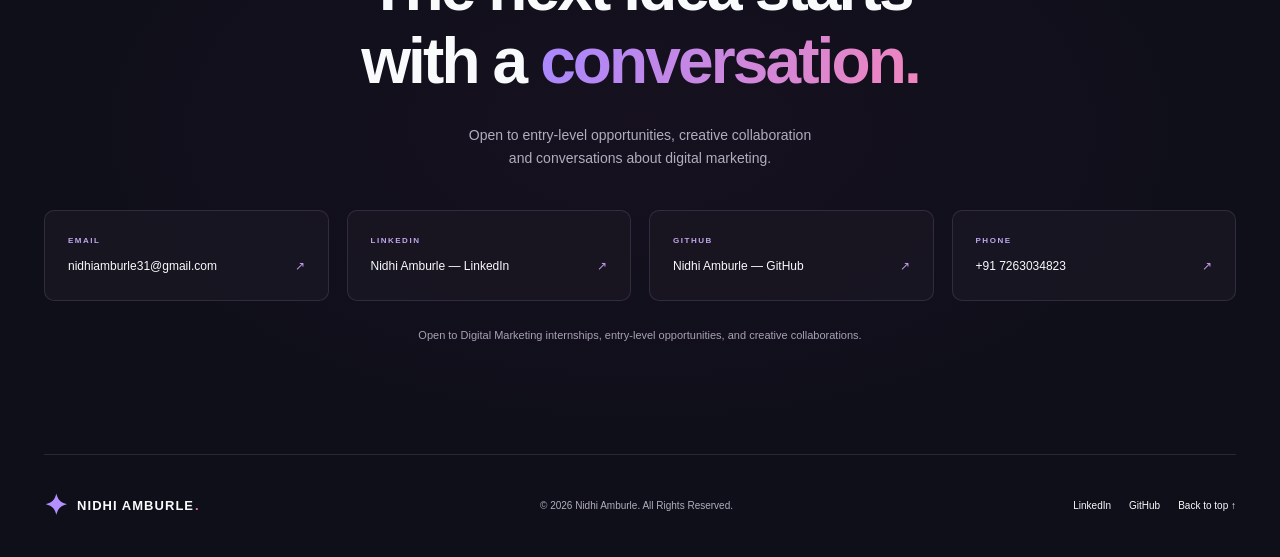
==== commit 4ef56ab5: "Improve education and training section" ====
--- a/index.html
+++ b/index.html
@@ -1,13 +1,13 @@
 <!DOCTYPE html>
 <html lang="en"><head><meta charset="UTF-8"><meta name="viewport" content="width=device-width, initial-scale=1"><meta name="theme-color" content="#0F0F1A"><title>Nidhi Amburle | Digital Marketing & AI Portfolio</title><meta name="description" content="An emerging digital marketing and AI enthusiast's portfolio featuring practical training projects in SEO, website creation, content and AI advertising concepts."><link rel="icon" href="assets/images/favicon.svg" type="image/svg+xml"><link rel="stylesheet" href="style.css"><script src="script.js" defer></script></head>
 <body><a class="skip-link" href="#main">Skip to content</a>
-<header class="site-header"><nav class="nav container" aria-label="Main navigation"><a class="brand" href="#home" aria-label="Nidhi Amburle portfolio home"><span class="brand-mark" aria-hidden="true">✦</span> NIDHI AMBURLE<span class="brand-dot">.</span></a><button class="menu-toggle" aria-expanded="false" aria-controls="nav-links">Menu <span aria-hidden="true">☰</span></button><div id="nav-links" class="nav-links"><a href="#home" aria-current="location">Home</a><a href="#about">About</a><a href="#skills">Skills</a><a href="#projects">Projects</a><a href="#gallery">AI Ad Gallery</a><a href="#certifications">Certifications</a><a class="nav-contact" href="#contact">Contact <span aria-hidden="true">↗</span></a></div></nav></header>
+<header class="site-header"><nav class="nav container" aria-label="Main navigation"><a class="brand" href="#home" aria-label="Nidhi Amburle portfolio home"><span class="brand-mark" aria-hidden="true">✦</span> NIDHI AMBURLE<span class="brand-dot">.</span></a><button class="menu-toggle" aria-expanded="false" aria-controls="nav-links">Menu <span aria-hidden="true">☰</span></button><div id="nav-links" class="nav-links"><a href="#home" aria-current="location">Home</a><a href="#about">About</a><a href="#skills">Skills</a><a href="#projects">Projects</a><a href="#gallery">AI Ad Gallery</a><a href="#certifications">Education &amp; Training</a><a class="nav-contact" href="#contact">Contact <span aria-hidden="true">↗</span></a></div></nav></header>
 <main id="main"><section id="home" class="hero container"><div class="hero-copy"><p class="eyebrow"><span class="status-dot"></span> A FRESH PERSPECTIVE ON DIGITAL</p><p class="hero-intro">Hi, I'm <span>Nidhi Vinod Amburle</span></p><h1>Creative Ideas.<br><span class="gradient-text">Digital Impact.</span></h1><p class="hero-role">Digital Marketing Fresher | SEO • Content Marketing • Meta Ads • AI Creatives</p><p class="hero-description">B.Com graduate with hands-on training in keyword research, SEO audits, content optimization, digital marketing strategy, and AI-powered advertising concepts.</p><div class="button-row"><a class="button primary" href="#projects">View My Projects <span aria-hidden="true">↗</span></a><a class="button secondary" href="#contact">Contact Me <span aria-hidden="true">↗</span></a><a class="button secondary resume-button" href="assets/resume/Nidhi_Amburle_Resume.pdf" download="Nidhi_Amburle_Resume.pdf">Download Resume <span aria-hidden="true">↓</span></a></div><div class="hero-footnote"><span>SEO & CONTENT</span><span>CREATIVE STRATEGY</span><span>AI EXPLORATION</span></div></div><div class="hero-art"><div class="orbit orbit-one"></div><div class="orbit orbit-two"></div><span class="art-spark spark-one" aria-hidden="true">✦</span><span class="art-spark spark-two" aria-hidden="true">+</span><div class="portrait-card"><div class="portrait-top"><span class="tiny-dot"></span><span>THE CREATIVE BEHIND THE WORK</span><span aria-hidden="true">↗</span></div><img src="assets/images/nidhi-vinod-amburle-professional-portrait.webp" width="900" height="954" alt="Professional portrait of Nidhi Vinod Amburle" fetchpriority="high"><div class="portrait-bottom"><span>Nidhi Vinod Amburle<small>Digital Marketing Fresher | SEO • Content Marketing • Meta Ads • AI Creatives</small></span><span class="portrait-icon" aria-hidden="true">✦</span></div></div><div class="floating-label label-one"><span aria-hidden="true">⌕</span> Search-minded.</div><div class="floating-label label-two"><span aria-hidden="true">✧</span> AI-inspired.</div></div><a class="scroll-cue" href="#about"><span aria-hidden="true">↓</span> SCROLL TO EXPLORE</a></section>
 <div class="ticker" aria-hidden="true"><div>CREATIVITY <span>✦</span> SEARCH INTENT <span>✦</span> DIGITAL STRATEGY <span>✦</span> AI EXPLORATION <span>✦</span> CONTENT THAT CONNECTS <span>✦</span></div></div>
 <section id="about" class="section container about"><div class="section-heading reveal"><p class="eyebrow">01 / THE INTRODUCTION</p><h2>Curious mind.<br><span class="muted">Creative direction.</span></h2></div><div class="about-copy reveal"><p class="large-copy">I'm Nidhi Vinod Amburle, a B.Com graduate and <span>Digital Marketing Fresher</span> with hands-on training in SEO, keyword research, website audits, content optimization, and AI-powered creative advertising. I enjoy combining analytical thinking with creativity to build meaningful digital experiences.</p><p>Through practical projects involving Lohar Forging, Pandit Neelesh Shastri, and digital advertising concepts, I've developed foundational skills in SEO research, website analysis, content planning, and campaign strategy. I'm eager to apply these skills, learn from experienced professionals, and contribute to real-world marketing projects.</p><div class="about-note"><span aria-hidden="true">✧</span><div><strong>Open to Opportunities</strong><p>Digital Marketing Internships • SEO Executive Trainee • Entry-Level Marketing Roles</p></div></div></div></section>
 <section id="skills" class="section section-tinted"><div class="container"><div class="section-heading section-heading-row reveal"><div><p class="eyebrow">02 / MY TOOLKIT</p><h2>Ideas meet <span class="gradient-text">skills.</span></h2></div><p>Practical digital marketing foundations developed through hands-on training and beginner-level projects.</p></div><div class="skills-categories"><div class="skills-category"><div class="skills-category-heading reveal"><span aria-hidden="true">01</span><h3>SEO &amp; Research</h3></div><div class="skills-grid skills-grid-four"><article class="skill-card reveal"><span class="skill-number">01</span><h3>On-Page SEO</h3><p>Optimizing meta titles, descriptions, headings, keyword placement, and internal links for clearer page relevance.</p></article><article class="skill-card reveal"><span class="skill-number">02</span><h3>Off-Page SEO</h3><p>Practicing backlink research, business directory submissions, and organized off-page activity tracking.</p></article><article class="skill-card reveal"><span class="skill-number">03</span><h3>Keyword Research</h3><p>Finding relevant keywords, reviewing search intent, and organizing search-volume and competition data for planning.</p></article><article class="skill-card reveal"><span class="skill-number">04</span><h3>Website SEO Audit</h3><p>Documenting content, structure, usability, and technical SEO observations with prioritized recommendations.</p></article></div></div><div class="skills-category"><div class="skills-category-heading reveal"><span aria-hidden="true">02</span><h3>Content &amp; Website Skills</h3></div><div class="skills-grid skills-grid-two"><article class="skill-card reveal"><span class="skill-number">05</span><h3>Content Writing</h3><p>Writing and refining SEO-friendly website copy, headings, metadata, FAQs, and calls to action.</p></article><article class="skill-card reveal"><span class="skill-number">06</span><h3>Website Creation</h3><p>Creating and customizing responsive practice websites with clear structure, content, and user-friendly layouts.</p></article></div></div><div class="skills-category"><div class="skills-category-heading reveal"><span aria-hidden="true">03</span><h3>Advertising &amp; AI</h3></div><div class="skills-grid skills-grid-three"><article class="skill-card reveal"><span class="skill-number">07</span><h3>AI Product Ad Creatives</h3><p>Developing AI-generated product ad concepts through prompt direction, visual storytelling, and responsible labeling.</p></article><article class="skill-card reveal"><span class="skill-number">08</span><h3>Social Media Marketing</h3><p>Planning basic social content, captions, platform formats, and audience-focused messaging.</p></article><article class="skill-card reveal"><span class="skill-number">09</span><h3>Digital Marketing Strategy</h3><p>Building practice campaign plans around objectives, audiences, creatives, placements, budgets, and calls to action.</p></article></div></div></div><div class="skills-tools reveal" aria-labelledby="tools-work-title"><div class="skills-tools-heading"><div><p class="eyebrow">PRACTICAL TOOLKIT</p><h3 id="tools-work-title">Tools I Work With</h3></div><p>Tools documented across my training projects and creative work.</p></div><div class="tool-badges" role="list" aria-label="Tools used in practical work"><span class="tool-badge" role="listitem">Google Keyword Planner</span><span class="tool-badge" role="listitem">Google Search Console</span><span class="tool-badge" role="listitem">Gemini</span></div></div></div></section>
 <section id="projects" class="section container"><div class="section-heading section-heading-row reveal"><div><p class="eyebrow">03 / LEARNING IN ACTION</p><h2>Selected <span class="gradient-text">practical work.</span></h2></div><p>Five evidence-backed projects showing how I research, create and organize digital marketing work.</p></div><div class="projects-grid"><article class="project-card reveal"><a class="project-image" href="lohar-forging-seo-project.html" aria-label="View Lohar Forging SEO Practical Work case study"><img src="assets/images/lohar-forging-keyword-thumbnail.png" alt="Lohar Forging SEO training keyword research table with search-volume ranges and Google Ads competition" loading="lazy" width="1200" height="728"><span class="project-type">Practical SEO training</span></a><div class="project-body"><p class="eyebrow">SEO • INDUSTRIAL WEBSITE</p><h3><a href="lohar-forging-seo-project.html">Lohar Forging SEO Practical Work</a></h3><p class="project-summary">Practiced keyword research, basic on-page SEO, content optimization and organized backlink tracking for an industrial website.</p><dl class="project-facts"><div><dt>Role</dt><dd>Digital Marketing trainee</dd></div><div><dt>Tools / methods</dt><dd>Keyword Planner · Search Console · Google Sheets</dd></div><div><dt>Deliverables</dt><dd>Keyword list · content drafts · backlink tracker</dd></div></dl><div class="tags"><span>On-Page SEO</span><span>Keyword Research</span><span>Off-Page SEO</span></div><a class="button secondary project-cta" href="lohar-forging-seo-project.html">View Case Study <span aria-hidden="true">↗</span></a></div></article><article class="project-card reveal"><a class="project-image" href="panditji-seo-audit-case-study.html" aria-label="View Pandit Neelesh Shastri Website Investigation and SEO Audit case study"><img src="assets/images/panditji/panditji-seo-audit-dashboard.svg" alt="Dark neon SEO audit dashboard highlighting website investigation, keyword research, technical review and action planning" loading="lazy" width="1200" height="720"><span class="project-type">Educational SEO audit</span></a><div class="project-body"><p class="eyebrow">WEBSITE INVESTIGATION • SEO AUDIT</p><h3><a href="panditji-seo-audit-case-study.html">Pandit Neelesh Shastri — Website Investigation &amp; SEO Audit</a></h3><p class="project-summary">Documented website observations, keyword planning data, technical checks, competitor notes and prioritized recommendations.</p><dl class="project-facts"><div><dt>Role</dt><dd>SEO audit trainee</dd></div><div><dt>Tools / methods</dt><dd>Google Sheets · manual review · technical checklist</dd></div><div><dt>Deliverables</dt><dd>Investigation · audit sheets · action plan</dd></div></dl><div class="tags"><span>SEO Audit</span><span>Keyword Research</span><span>Action Planning</span></div><a class="button secondary project-cta" href="panditji-seo-audit-case-study.html">View Case Study <span aria-hidden="true">↗</span></a></div></article><article class="project-card reveal"><a class="project-image" href="kerala-travel-website.html" aria-label="View Kerala Travel Website WordPress and SEO Practice case study"><img src="assets/images/kerala/kerala-homepage.jpg" alt="Kerala Travel WordPress practice website homepage with navigation and a backwaters hero banner" loading="lazy" width="1918" height="889"><span class="project-type">Personal practice project</span></a><div class="project-body"><p class="eyebrow">WORDPRESS • WEBSITE DESIGN</p><h3><a href="kerala-travel-website.html">Kerala Travel Website — WordPress &amp; SEO Practice</a></h3><p class="project-summary">Built a multi-section travel website to practice WordPress page structure, responsive presentation and introductory SEO research.</p><dl class="project-facts"><div><dt>Role</dt><dd>Website creator and content organizer</dd></div><div><dt>Tools / methods</dt><dd>WordPress · Excel keyword research</dd></div><div><dt>Deliverables</dt><dd>Responsive page layouts · keyword table</dd></div></dl><div class="tags"><span>WordPress</span><span>Website Design</span><span>SEO Research</span></div><a class="button secondary project-cta" href="kerala-travel-website.html">View Case Study <span aria-hidden="true">↗</span></a></div></article><article class="project-card reveal"><a class="project-image" href="pixela-meta-ads-case-study.html" aria-label="View Pixela Meta Ads Creative Design and Lead Generation Strategy case study"><img src="assets/images/meta-ads/pixela/pixela-course-square.png" alt="Square Pixela Digital Marketing Course practice ad for Virar West with a free demo call to action" loading="lazy" width="1254" height="1254"><span class="project-type">Student campaign concept</span></a><div class="project-body"><p class="eyebrow">META ADS • CREATIVE STRATEGY</p><h3><a href="pixela-meta-ads-case-study.html">Meta Ads Creative Design &amp; Lead Generation Strategy — Pixela</a></h3><p class="project-summary">Designed three course-ad formats and proposed an audience, messaging, budget and lead-generation journey for a local education offer.</p><dl class="project-facts"><div><dt>Role</dt><dd>Student creative and strategy planner</dd></div><div><dt>Tools / methods</dt><dd>Audience planning · strategy presentation</dd></div><div><dt>Deliverables</dt><dd>3 ad creatives · proposed campaign plan</dd></div></dl><div class="tags"><span>Meta Ads</span><span>Creative Design</span><span>Audience Targeting</span></div><a class="button secondary project-cta" href="pixela-meta-ads-case-study.html">View Case Study <span aria-hidden="true">↗</span></a></div></article><article class="project-card reveal"><a class="project-image" href="seo-content-writing-case-study.html" aria-label="View SEO Content Writing and Optimization case study"><img src="assets/images/seo-content-thumbnail.svg" alt="Dark neon illustration of three structured SEO content documents with search, answer and generative optimization labels" loading="lazy" width="960" height="640"><span class="project-type">Practical content project</span></a><div class="project-body"><p class="eyebrow">CONTENT • ON-PAGE SEO • AEO &amp; GEO</p><h3><a href="seo-content-writing-case-study.html">SEO Content Writing &amp; Optimization — 3 Content Samples</a></h3><p class="project-summary">Prepared public-safe service and product content samples using keyword-focused structure, metadata, headings, FAQs and calls to action.</p><dl class="project-facts"><div><dt>Role</dt><dd>SEO content writer in training</dd></div><div><dt>Tools / methods</dt><dd>Google Docs · manual SEO content planning</dd></div><div><dt>Deliverables</dt><dd>3 educational drafts · metadata and FAQ structures</dd></div></dl><div class="tags"><span>SEO Writing</span><span>On-Page SEO</span><span>AEO &amp; GEO</span></div><a class="button secondary project-cta" href="seo-content-writing-case-study.html">View Case Study <span aria-hidden="true">↗</span></a></div></article></div><p class="section-note">These are training, educational and personal practice projects. Proposed actions and strategies are not presented as implemented changes or measured results.</p></section>
 <section id="gallery" class="section section-tinted"><div class="container"><div class="section-heading section-heading-row reveal"><div><p class="eyebrow">04 / THE CREATIVE LAB</p><h2>A little imagination.<br><span class="gradient-text">A new perspective.</span></h2></div><p>Five cinematic advertising concepts shaped through AI prompt direction, visual storytelling and product-focused creative thinking.</p></div><div class="gallery-grid"><article class="video-card reveal"><div class="video-wrap"><video controls playsinline preload="metadata" poster="assets/images/coffee-poster.jpg" src="assets/videos/coffee.mp4" aria-label="Play Coffee AI-generated concept advertisement"><p>Your browser does not support MP4 video playback.</p></video><span class="video-index" aria-hidden="true">01</span></div><div class="video-body"><p class="eyebrow">PRODUCT STORYTELLING</p><h3>Coffee</h3><p class="creative-description">Premium coffee concept featuring warm lighting, rich textures, and cinematic product presentation.</p><div class="creative-meta" aria-label="Coffee project details"><span><small>Tool</small>Gemini</span><span><small>Type</small>AI-Generated Concept Ad</span></div><p class="creative-credit">Creative concept &amp; prompt direction: Nidhi Vinod Amburle</p><p class="media-status">Independent concept · Not sponsored</p></div></article><article class="video-card reveal"><div class="video-wrap"><video controls playsinline preload="metadata" poster="assets/images/burger-poster.jpg" src="assets/videos/burger.mp4" aria-label="Play Burger AI-generated concept advertisement"><p>Your browser does not support MP4 video playback.</p></video><span class="video-index" aria-hidden="true">02</span></div><div class="video-body"><p class="eyebrow">FOOD ADVERTISING</p><h3>Burger</h3><p class="creative-description">Food advertising concept featuring appetizing close-ups and premium restaurant-inspired visuals.</p><div class="creative-meta" aria-label="Burger project details"><span><small>Tool</small>Gemini</span><span><small>Type</small>AI-Generated Concept Ad</span></div><p class="creative-credit">Creative concept &amp; prompt direction: Nidhi Vinod Amburle</p><p class="media-status">Independent concept · Not sponsored</p></div></article><article class="video-card reveal"><div class="video-wrap"><video controls playsinline preload="metadata" poster="assets/images/lipstick-poster.jpg" src="assets/videos/lipstick.mp4" aria-label="Play Lipstick AI-generated concept advertisement"><p>Your browser does not support MP4 video playback.</p></video><span class="video-index" aria-hidden="true">03</span></div><div class="video-body"><p class="eyebrow">BEAUTY CREATIVE</p><h3>Lipstick</h3><p class="creative-description">Beauty product concept focused on elegant styling, luxury aesthetics, and product storytelling.</p><div class="creative-meta" aria-label="Lipstick project details"><span><small>Tool</small>Gemini</span><span><small>Type</small>AI-Generated Concept Ad</span></div><p class="creative-credit">Creative concept &amp; prompt direction: Nidhi Vinod Amburle</p><p class="media-status">Independent concept · Not sponsored</p></div></article><article class="video-card reveal"><div class="video-wrap"><video controls playsinline preload="metadata" poster="assets/images/pepsi-poster.jpg" src="assets/videos/pepsi.mp4" aria-label="Play Pepsi AI-generated concept advertisement"><p>Your browser does not support MP4 video playback.</p></video><span class="video-index" aria-hidden="true">04</span></div><div class="video-body"><p class="eyebrow">BEVERAGE CREATIVE</p><h3>Pepsi</h3><p class="creative-description">Dynamic beverage advertising concept exploring energetic visuals and cinematic product presentation.</p><div class="creative-meta" aria-label="Pepsi project details"><span><small>Tool</small>Gemini</span><span><small>Type</small>AI-Generated Concept Ad</span></div><p class="creative-credit">Creative concept &amp; prompt direction: Nidhi Vinod Amburle</p><p class="media-status">Independent concept · Not sponsored</p></div></article><article class="video-card reveal"><div class="video-wrap"><video controls playsinline preload="metadata" poster="assets/images/skincare-poster.jpg" src="assets/videos/skincare.mp4" aria-label="Play Skincare AI-generated concept advertisement"><p>Your browser does not support MP4 video playback.</p></video><span class="video-index" aria-hidden="true">05</span></div><div class="video-body"><p class="eyebrow">LUXURY PRODUCT CREATIVE</p><h3>Skincare</h3><p class="creative-description">Premium skincare concept inspired by botanical elements, refined lighting, and luxury product aesthetics.</p><div class="creative-meta" aria-label="Skincare project details"><span><small>Tool</small>Gemini</span><span><small>Type</small>AI-Generated Concept Ad</span></div><p class="creative-credit">Creative concept &amp; prompt direction: Nidhi Vinod Amburle</p><p class="media-status">Independent concept · Not sponsored</p></div></article></div><p class="gallery-disclaimer"><strong>Creative practice disclosure:</strong> These are independent AI-generated concept advertisements created for portfolio practice. Brand references do not imply sponsorship, endorsement, official campaign work or a client relationship.</p></div></section>
-<section id="certifications" class="section container"><div class="section-heading reveal"><p class="eyebrow">05 / THE FOUNDATION</p><h2>Always <span class="gradient-text">learning.</span></h2></div><div class="education-grid"><article class="education-card reveal"><span class="education-icon" aria-hidden="true">✧</span><p class="eyebrow">COMPLETED TRAINING</p><h3>Digital Marketing with AI</h3><p>Completed practical training in Digital Marketing with AI, covering SEO, keyword research, content optimization, website creation, social media marketing, AI-assisted advertising, and introductory campaign strategy.</p><dl><div><dt>Training Institute</dt><dd>Pixela Digital Marketing Institute</dd></div><div><dt>Course Completion</dt><dd>October 2026</dd></div></dl><p class="placeholder-note">Certificate Awaited</p></article><article class="education-card reveal"><span class="education-icon" aria-hidden="true">⌑</span><p class="eyebrow">EDUCATION</p><h3>Bachelor of Commerce (B.Com)</h3><p>Completed Bachelor of Commerce (B.Com) studies at Prahladrai Dalmia Lions College.</p><dl><div><dt>College</dt><dd>Prahladrai Dalmia Lions College</dd></div><div><dt>Education Duration</dt><dd>2023–2026</dd></div></dl><p class="placeholder-note">Education Status: Completed</p></article></div><div class="resume-banner reveal"><div><p class="eyebrow">THE DETAILS, IN ONE PLACE</p><h3>Want to know more?</h3><p id="resume-status">Explore my skills, education, and practical digital marketing experience.</p></div><a id="resume-link" class="button secondary" href="assets/resume/Nidhi_Amburle_Resume.pdf" download="Nidhi_Amburle_Resume.pdf">Download CV <span aria-hidden="true">↓</span></a></div></section>
+<section id="certifications" class="section container"><div class="section-heading reveal"><p class="eyebrow">05 / EDUCATION &amp; TRAINING</p><h2>Always <span class="gradient-text">learning.</span></h2></div><div class="education-grid"><article class="education-card reveal"><span class="education-icon" aria-hidden="true">✧</span><p class="eyebrow">PROFESSIONAL TRAINING</p><h3>Digital Marketing with AI</h3><p>Completed practical training in Digital Marketing with AI, covering SEO, keyword research, content optimization, website creation, social media marketing, AI-assisted advertising, and introductory campaign strategy.</p><dl><div><dt>Institute</dt><dd>Pixela Digital Marketing Institute</dd></div><div><dt>Course Completion</dt><dd>October 2026</dd></div><div><dt>Status</dt><dd>Training Completed</dd></div><div><dt>Certificate</dt><dd>Pending</dd></div></dl></article><article class="education-card reveal"><span class="education-icon" aria-hidden="true">⌑</span><p class="eyebrow">EDUCATION</p><h3>Bachelor of Commerce (B.Com)</h3><p>Completed Bachelor of Commerce (B.Com) studies at Prahladrai Dalmia Lions College.</p><dl><div><dt>College</dt><dd>Prahladrai Dalmia Lions College</dd></div><div><dt>Duration</dt><dd>2023–2026</dd></div><div><dt>Status</dt><dd>Completed</dd></div></dl></article></div><div class="resume-banner reveal"><div><p class="eyebrow">THE DETAILS, IN ONE PLACE</p><h3>Want to know more?</h3><p id="resume-status">Explore my skills, education, and practical digital marketing experience.</p></div><a id="resume-link" class="button secondary" href="assets/resume/Nidhi_Amburle_Resume.pdf" download="Nidhi_Amburle_Resume.pdf">Download CV <span aria-hidden="true">↓</span></a></div></section>
 <section id="contact" class="section contact container"><p class="eyebrow reveal">06 / LET’S CONNECT</p><h2 class="reveal">The next idea starts<br>with a <span class="gradient-text">conversation.</span></h2><p class="contact-intro reveal">Open to entry-level opportunities, creative collaboration<br>and conversations about digital marketing.</p><div class="contact-grid reveal"><div class="contact-card"><span class="eyebrow">EMAIL</span><a href="mailto:nidhiamburle31@gmail.com">nidhiamburle31@gmail.com <span aria-hidden="true">↗</span></a></div><div class="contact-card"><span class="eyebrow">LINKEDIN</span><a href="https://www.linkedin.com/in/nidhi-amburle-b913583a7/" target="_blank" rel="noopener noreferrer">Nidhi Amburle — LinkedIn <span aria-hidden="true">↗</span></a></div><div class="contact-card"><span class="eyebrow">GITHUB</span><a href="https://github.com/nidhiamburle31-svg" target="_blank" rel="noopener noreferrer">Nidhi Amburle — GitHub <span aria-hidden="true">↗</span></a></div><div class="contact-card"><span class="eyebrow">PHONE</span><a href="tel:+917263034823">+91 7263034823 <span aria-hidden="true">↗</span></a></div></div><p class="section-note">Open to Digital Marketing internships, entry-level opportunities, and creative collaborations.</p></section></main>
 <footer class="footer container"><a class="brand" href="#home"><span class="brand-mark" aria-hidden="true">✦</span> NIDHI AMBURLE<span class="brand-dot">.</span></a><p>© <span id="year">2026</span> Nidhi Amburle. All Rights Reserved.</p><div class="footer-links"><a href="https://www.linkedin.com/in/nidhi-amburle-b913583a7/" target="_blank" rel="noopener noreferrer">LinkedIn</a><a href="https://github.com/nidhiamburle31-svg" target="_blank" rel="noopener noreferrer">GitHub</a><a href="#home">Back to top ↑</a></div></footer></body></html>
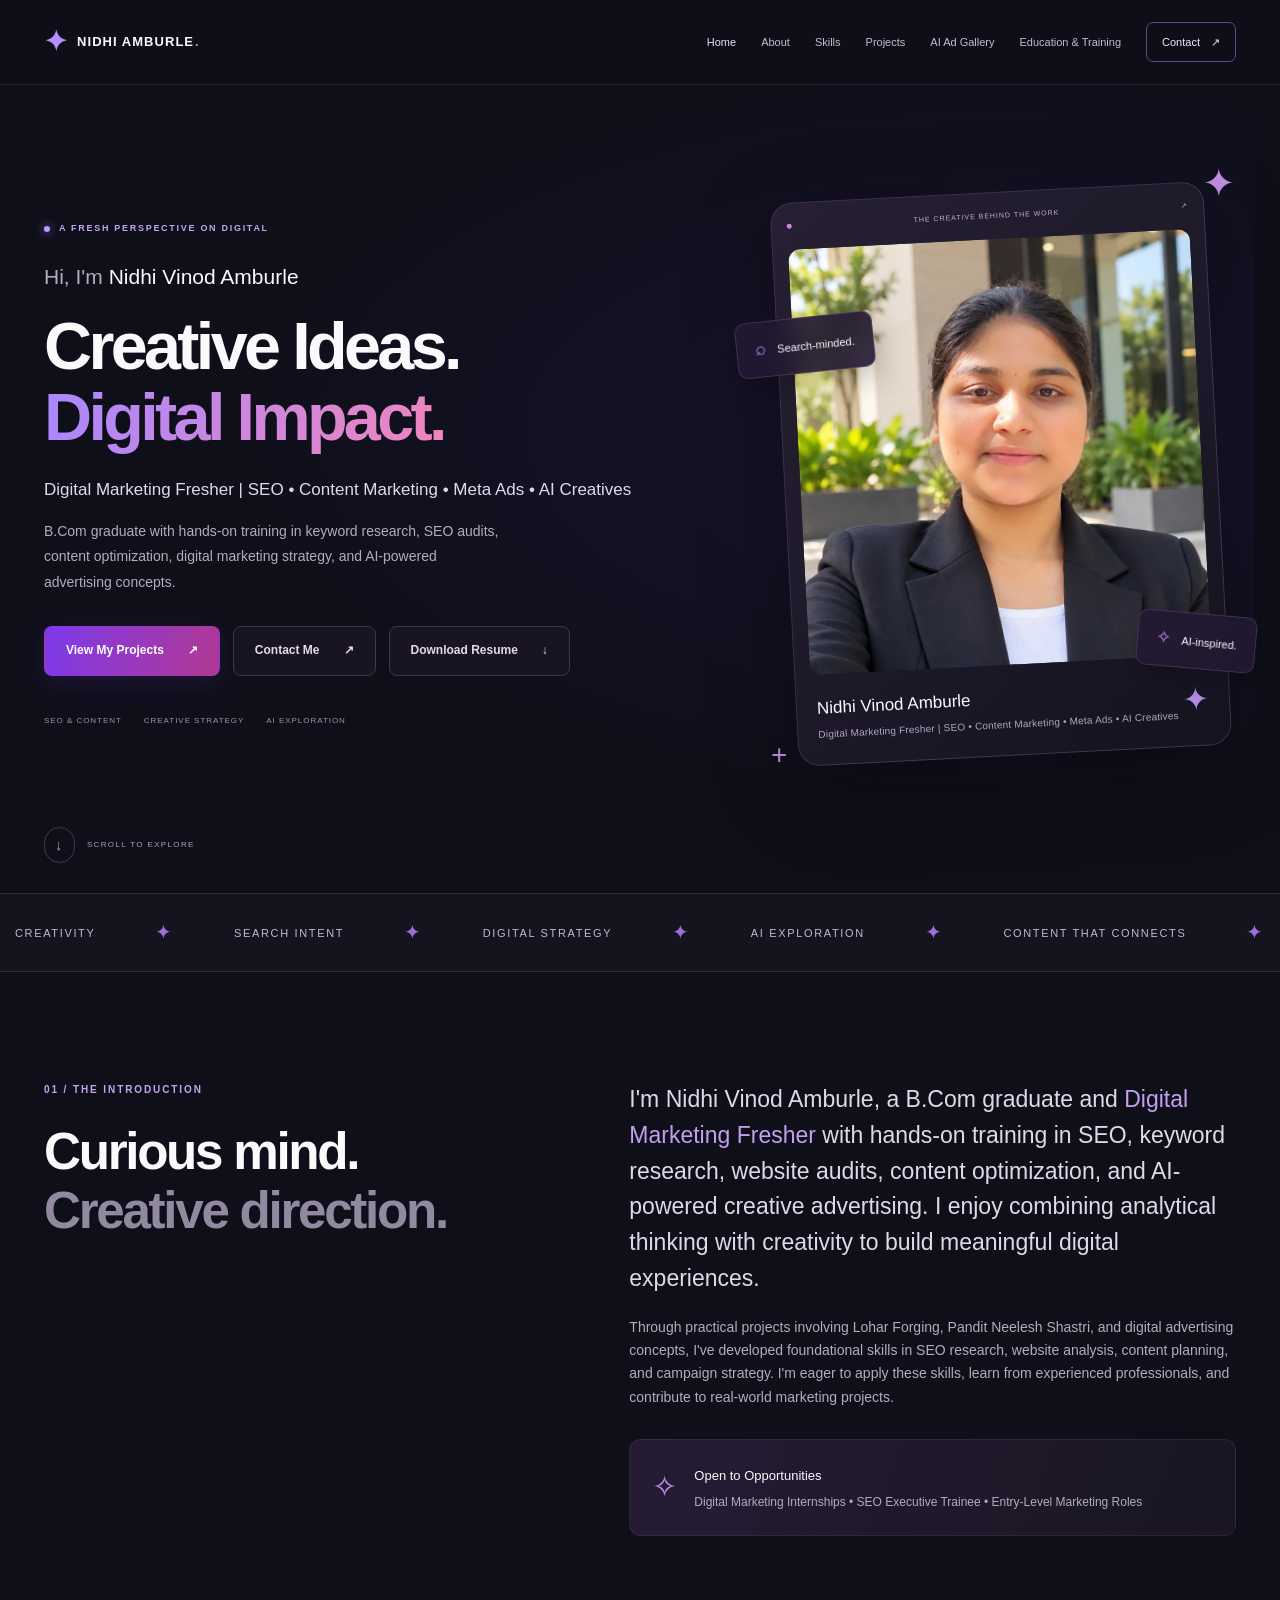
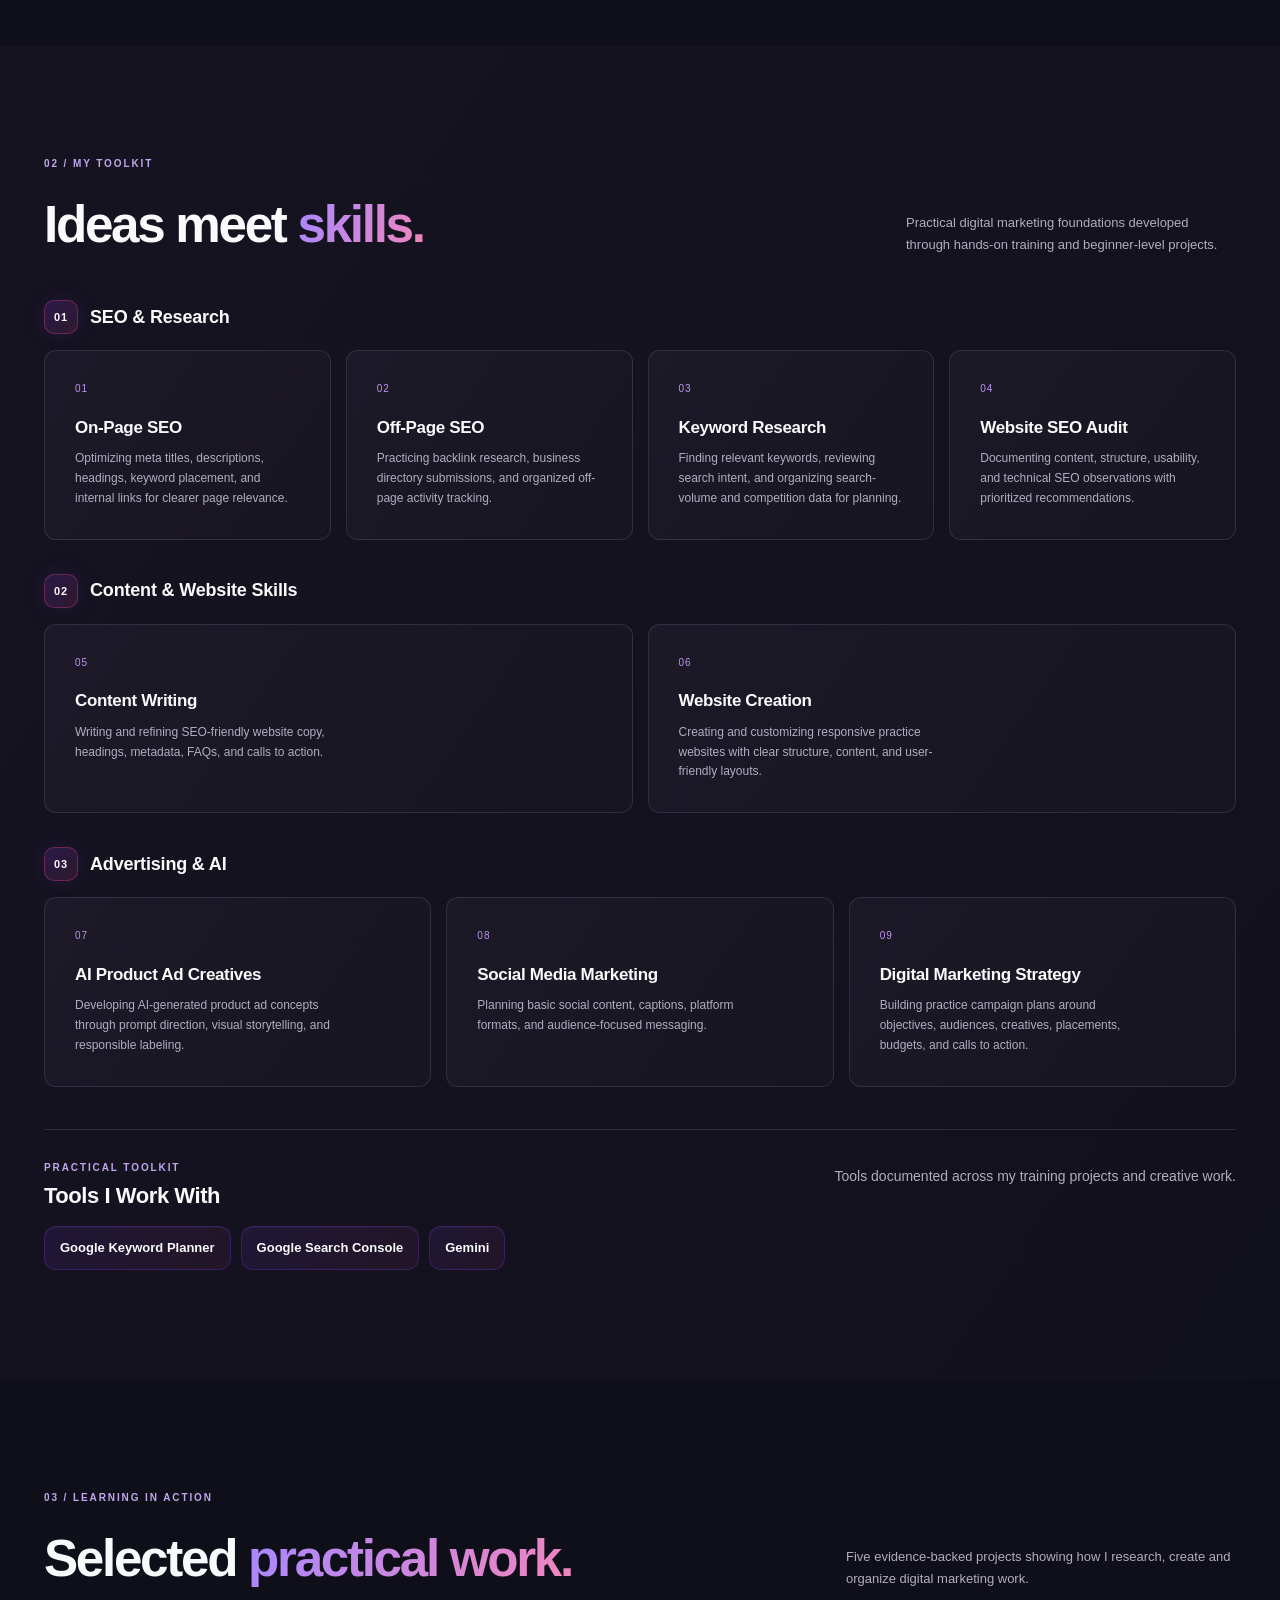
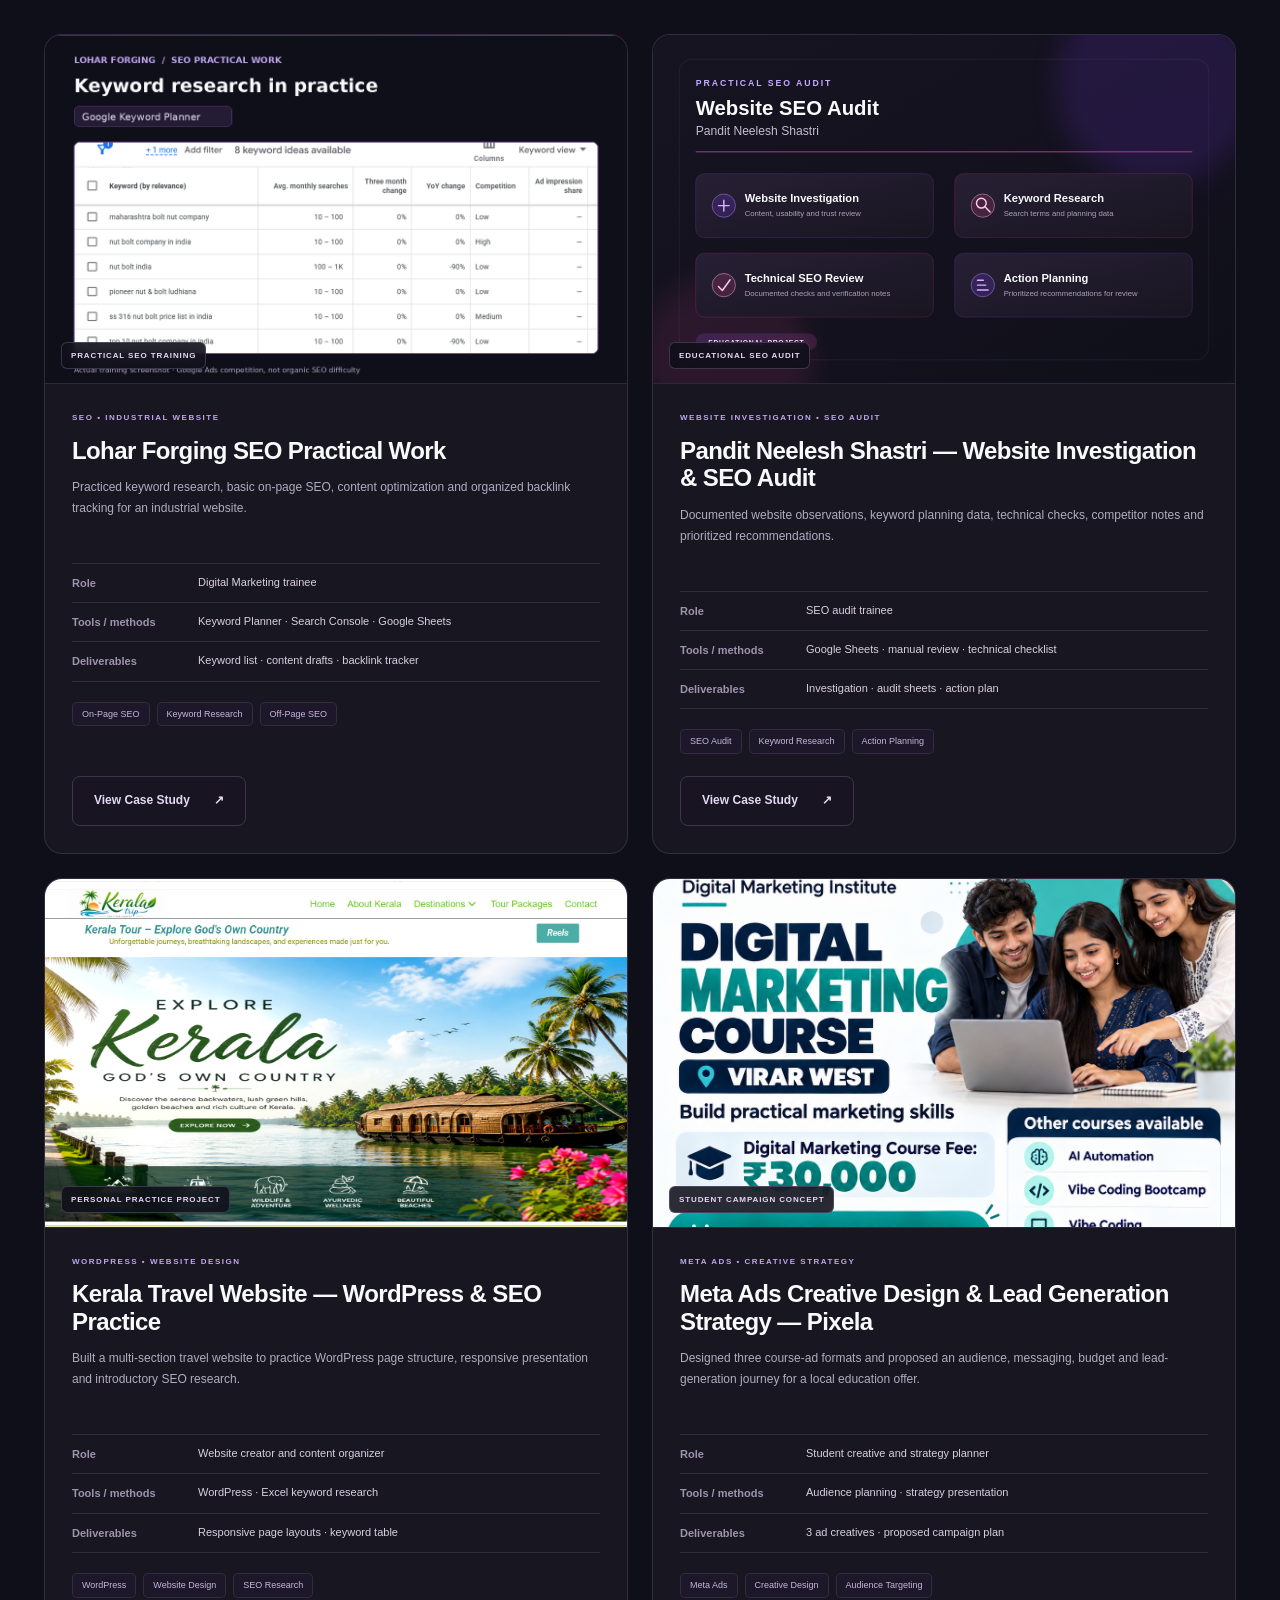
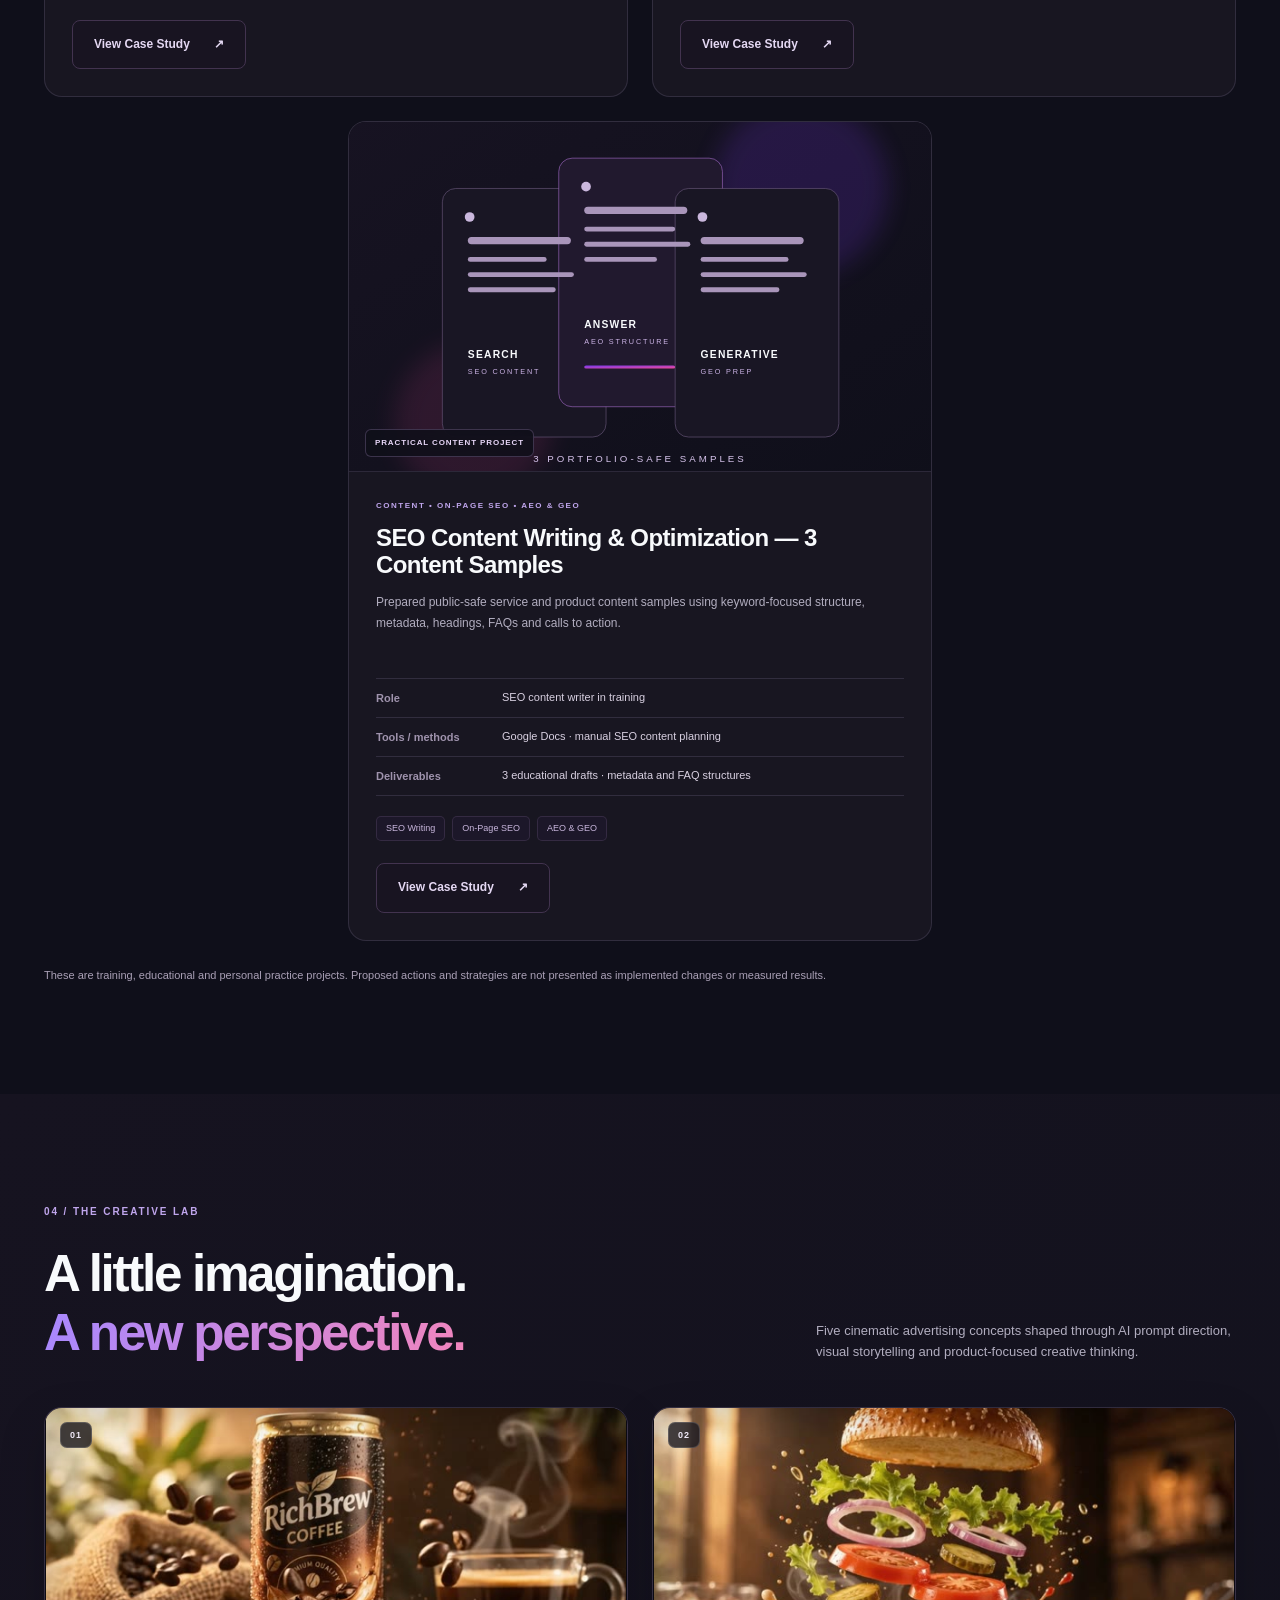
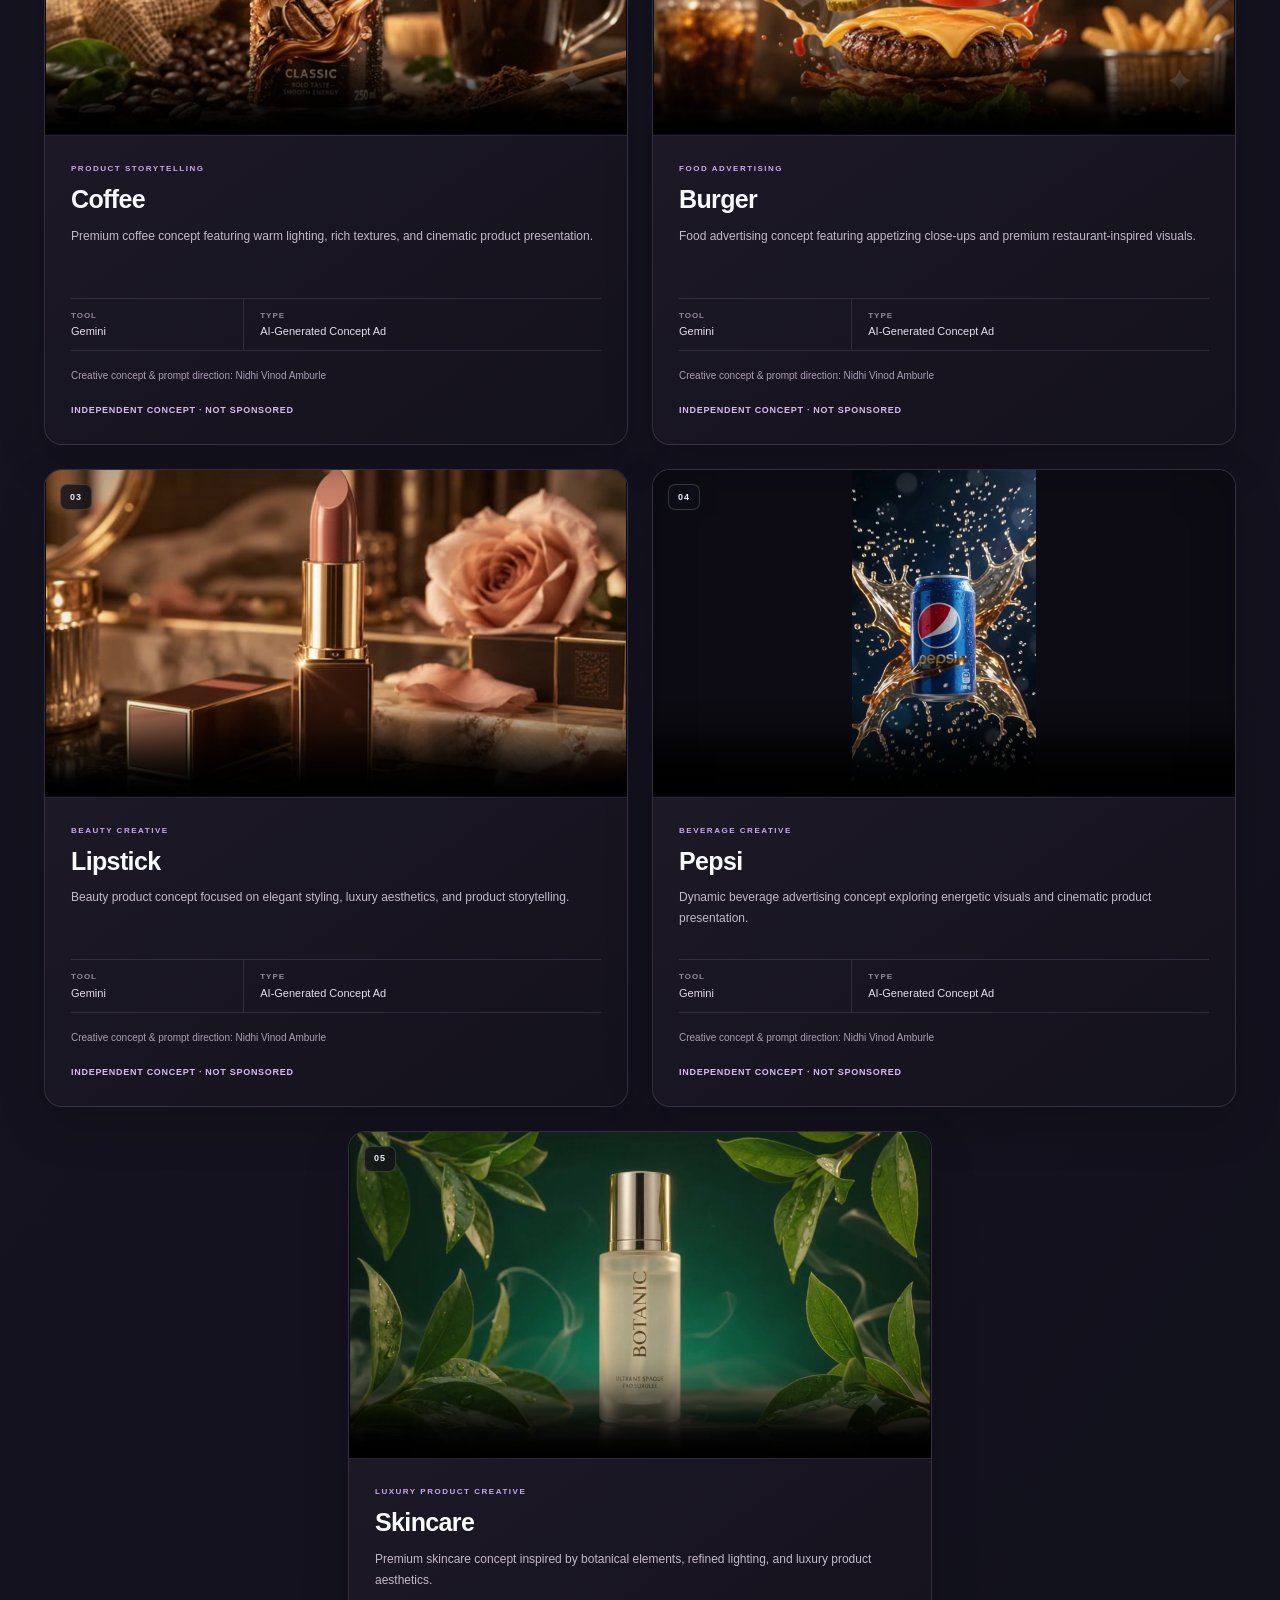
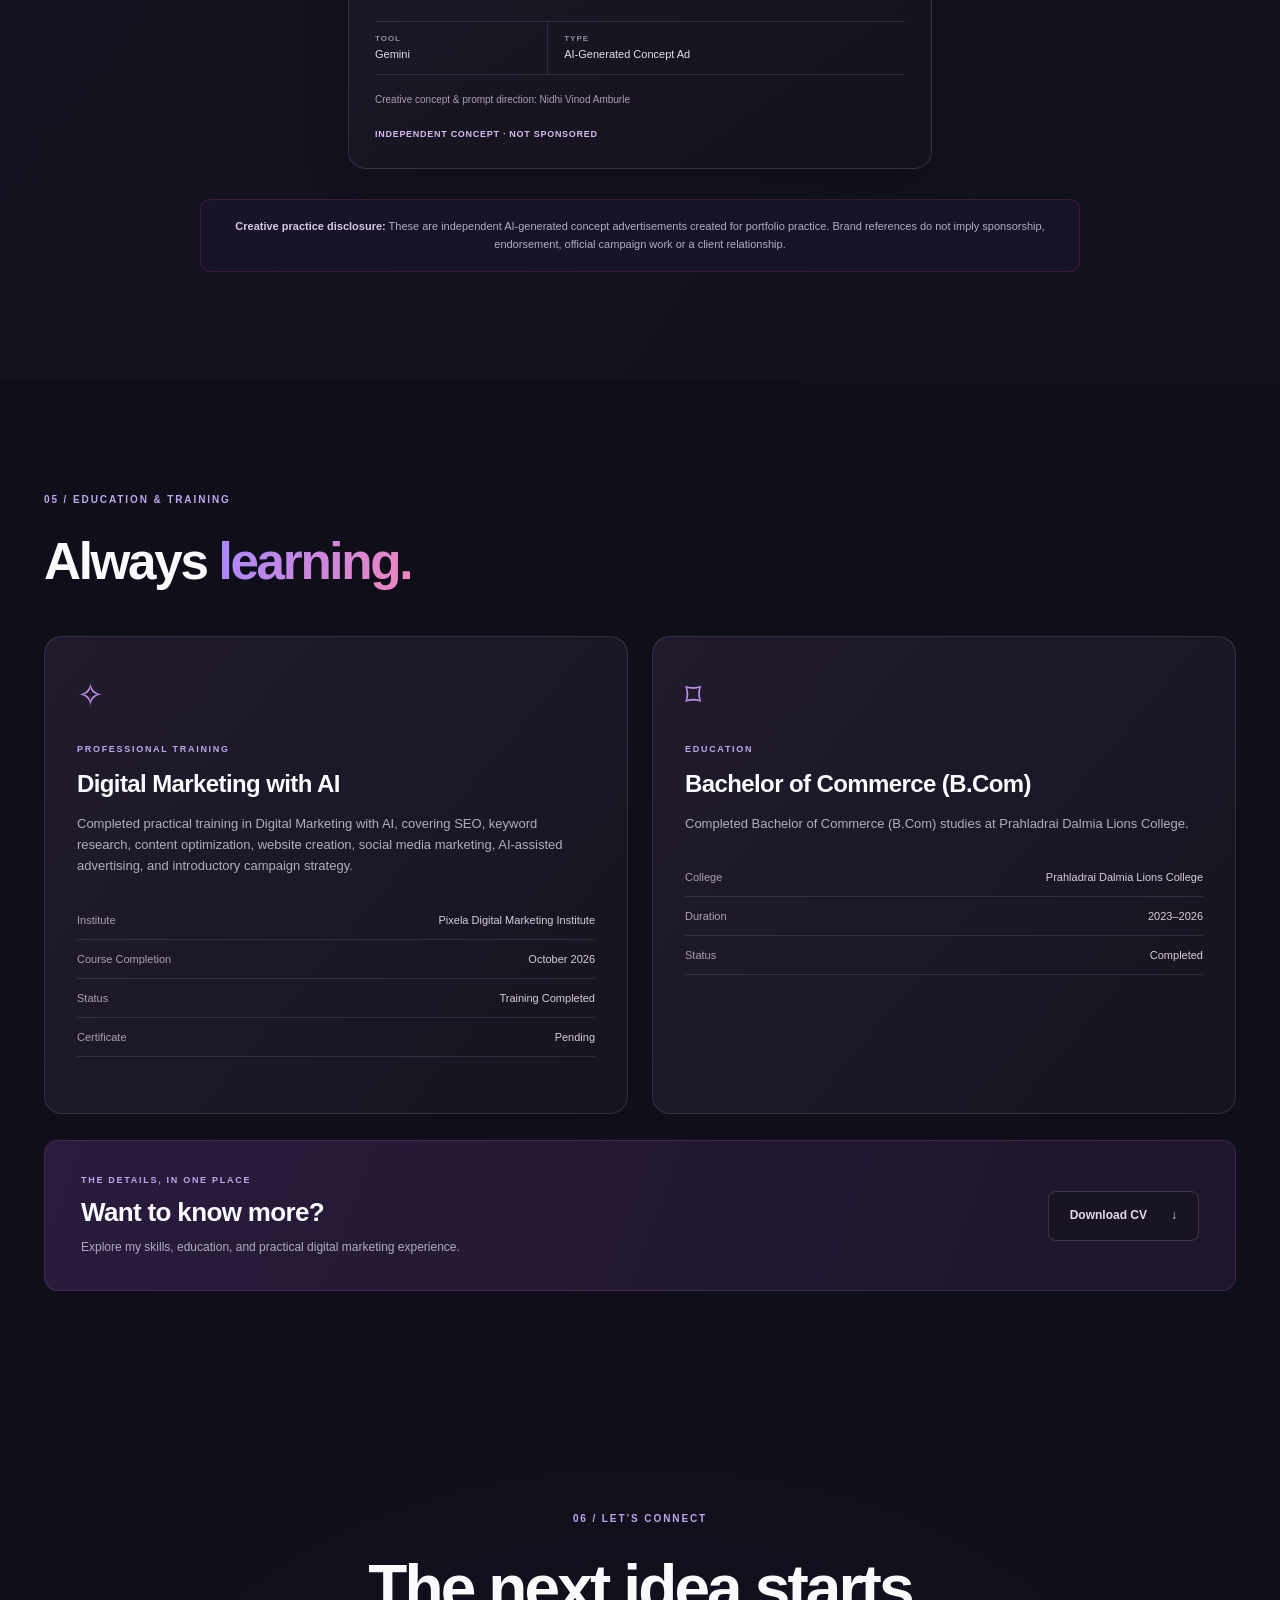
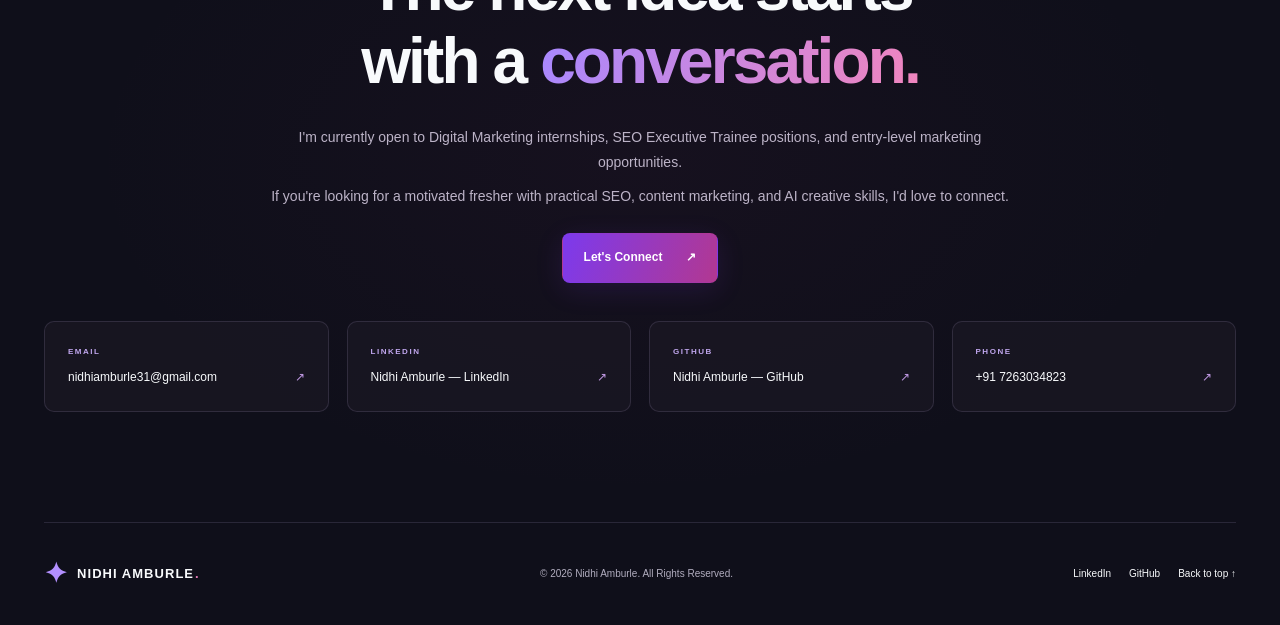
==== commit 5a864192: "Improve portfolio contact section for recruiters" ====
--- a/index.html
+++ b/index.html
@@ -9,5 +9,5 @@
 <section id="projects" class="section container"><div class="section-heading section-heading-row reveal"><div><p class="eyebrow">03 / LEARNING IN ACTION</p><h2>Selected <span class="gradient-text">practical work.</span></h2></div><p>Five evidence-backed projects showing how I research, create and organize digital marketing work.</p></div><div class="projects-grid"><article class="project-card reveal"><a class="project-image" href="lohar-forging-seo-project.html" aria-label="View Lohar Forging SEO Practical Work case study"><img src="assets/images/lohar-forging-keyword-thumbnail.png" alt="Lohar Forging SEO training keyword research table with search-volume ranges and Google Ads competition" loading="lazy" width="1200" height="728"><span class="project-type">Practical SEO training</span></a><div class="project-body"><p class="eyebrow">SEO • INDUSTRIAL WEBSITE</p><h3><a href="lohar-forging-seo-project.html">Lohar Forging SEO Practical Work</a></h3><p class="project-summary">Practiced keyword research, basic on-page SEO, content optimization and organized backlink tracking for an industrial website.</p><dl class="project-facts"><div><dt>Role</dt><dd>Digital Marketing trainee</dd></div><div><dt>Tools / methods</dt><dd>Keyword Planner · Search Console · Google Sheets</dd></div><div><dt>Deliverables</dt><dd>Keyword list · content drafts · backlink tracker</dd></div></dl><div class="tags"><span>On-Page SEO</span><span>Keyword Research</span><span>Off-Page SEO</span></div><a class="button secondary project-cta" href="lohar-forging-seo-project.html">View Case Study <span aria-hidden="true">↗</span></a></div></article><article class="project-card reveal"><a class="project-image" href="panditji-seo-audit-case-study.html" aria-label="View Pandit Neelesh Shastri Website Investigation and SEO Audit case study"><img src="assets/images/panditji/panditji-seo-audit-dashboard.svg" alt="Dark neon SEO audit dashboard highlighting website investigation, keyword research, technical review and action planning" loading="lazy" width="1200" height="720"><span class="project-type">Educational SEO audit</span></a><div class="project-body"><p class="eyebrow">WEBSITE INVESTIGATION • SEO AUDIT</p><h3><a href="panditji-seo-audit-case-study.html">Pandit Neelesh Shastri — Website Investigation &amp; SEO Audit</a></h3><p class="project-summary">Documented website observations, keyword planning data, technical checks, competitor notes and prioritized recommendations.</p><dl class="project-facts"><div><dt>Role</dt><dd>SEO audit trainee</dd></div><div><dt>Tools / methods</dt><dd>Google Sheets · manual review · technical checklist</dd></div><div><dt>Deliverables</dt><dd>Investigation · audit sheets · action plan</dd></div></dl><div class="tags"><span>SEO Audit</span><span>Keyword Research</span><span>Action Planning</span></div><a class="button secondary project-cta" href="panditji-seo-audit-case-study.html">View Case Study <span aria-hidden="true">↗</span></a></div></article><article class="project-card reveal"><a class="project-image" href="kerala-travel-website.html" aria-label="View Kerala Travel Website WordPress and SEO Practice case study"><img src="assets/images/kerala/kerala-homepage.jpg" alt="Kerala Travel WordPress practice website homepage with navigation and a backwaters hero banner" loading="lazy" width="1918" height="889"><span class="project-type">Personal practice project</span></a><div class="project-body"><p class="eyebrow">WORDPRESS • WEBSITE DESIGN</p><h3><a href="kerala-travel-website.html">Kerala Travel Website — WordPress &amp; SEO Practice</a></h3><p class="project-summary">Built a multi-section travel website to practice WordPress page structure, responsive presentation and introductory SEO research.</p><dl class="project-facts"><div><dt>Role</dt><dd>Website creator and content organizer</dd></div><div><dt>Tools / methods</dt><dd>WordPress · Excel keyword research</dd></div><div><dt>Deliverables</dt><dd>Responsive page layouts · keyword table</dd></div></dl><div class="tags"><span>WordPress</span><span>Website Design</span><span>SEO Research</span></div><a class="button secondary project-cta" href="kerala-travel-website.html">View Case Study <span aria-hidden="true">↗</span></a></div></article><article class="project-card reveal"><a class="project-image" href="pixela-meta-ads-case-study.html" aria-label="View Pixela Meta Ads Creative Design and Lead Generation Strategy case study"><img src="assets/images/meta-ads/pixela/pixela-course-square.png" alt="Square Pixela Digital Marketing Course practice ad for Virar West with a free demo call to action" loading="lazy" width="1254" height="1254"><span class="project-type">Student campaign concept</span></a><div class="project-body"><p class="eyebrow">META ADS • CREATIVE STRATEGY</p><h3><a href="pixela-meta-ads-case-study.html">Meta Ads Creative Design &amp; Lead Generation Strategy — Pixela</a></h3><p class="project-summary">Designed three course-ad formats and proposed an audience, messaging, budget and lead-generation journey for a local education offer.</p><dl class="project-facts"><div><dt>Role</dt><dd>Student creative and strategy planner</dd></div><div><dt>Tools / methods</dt><dd>Audience planning · strategy presentation</dd></div><div><dt>Deliverables</dt><dd>3 ad creatives · proposed campaign plan</dd></div></dl><div class="tags"><span>Meta Ads</span><span>Creative Design</span><span>Audience Targeting</span></div><a class="button secondary project-cta" href="pixela-meta-ads-case-study.html">View Case Study <span aria-hidden="true">↗</span></a></div></article><article class="project-card reveal"><a class="project-image" href="seo-content-writing-case-study.html" aria-label="View SEO Content Writing and Optimization case study"><img src="assets/images/seo-content-thumbnail.svg" alt="Dark neon illustration of three structured SEO content documents with search, answer and generative optimization labels" loading="lazy" width="960" height="640"><span class="project-type">Practical content project</span></a><div class="project-body"><p class="eyebrow">CONTENT • ON-PAGE SEO • AEO &amp; GEO</p><h3><a href="seo-content-writing-case-study.html">SEO Content Writing &amp; Optimization — 3 Content Samples</a></h3><p class="project-summary">Prepared public-safe service and product content samples using keyword-focused structure, metadata, headings, FAQs and calls to action.</p><dl class="project-facts"><div><dt>Role</dt><dd>SEO content writer in training</dd></div><div><dt>Tools / methods</dt><dd>Google Docs · manual SEO content planning</dd></div><div><dt>Deliverables</dt><dd>3 educational drafts · metadata and FAQ structures</dd></div></dl><div class="tags"><span>SEO Writing</span><span>On-Page SEO</span><span>AEO &amp; GEO</span></div><a class="button secondary project-cta" href="seo-content-writing-case-study.html">View Case Study <span aria-hidden="true">↗</span></a></div></article></div><p class="section-note">These are training, educational and personal practice projects. Proposed actions and strategies are not presented as implemented changes or measured results.</p></section>
 <section id="gallery" class="section section-tinted"><div class="container"><div class="section-heading section-heading-row reveal"><div><p class="eyebrow">04 / THE CREATIVE LAB</p><h2>A little imagination.<br><span class="gradient-text">A new perspective.</span></h2></div><p>Five cinematic advertising concepts shaped through AI prompt direction, visual storytelling and product-focused creative thinking.</p></div><div class="gallery-grid"><article class="video-card reveal"><div class="video-wrap"><video controls playsinline preload="metadata" poster="assets/images/coffee-poster.jpg" src="assets/videos/coffee.mp4" aria-label="Play Coffee AI-generated concept advertisement"><p>Your browser does not support MP4 video playback.</p></video><span class="video-index" aria-hidden="true">01</span></div><div class="video-body"><p class="eyebrow">PRODUCT STORYTELLING</p><h3>Coffee</h3><p class="creative-description">Premium coffee concept featuring warm lighting, rich textures, and cinematic product presentation.</p><div class="creative-meta" aria-label="Coffee project details"><span><small>Tool</small>Gemini</span><span><small>Type</small>AI-Generated Concept Ad</span></div><p class="creative-credit">Creative concept &amp; prompt direction: Nidhi Vinod Amburle</p><p class="media-status">Independent concept · Not sponsored</p></div></article><article class="video-card reveal"><div class="video-wrap"><video controls playsinline preload="metadata" poster="assets/images/burger-poster.jpg" src="assets/videos/burger.mp4" aria-label="Play Burger AI-generated concept advertisement"><p>Your browser does not support MP4 video playback.</p></video><span class="video-index" aria-hidden="true">02</span></div><div class="video-body"><p class="eyebrow">FOOD ADVERTISING</p><h3>Burger</h3><p class="creative-description">Food advertising concept featuring appetizing close-ups and premium restaurant-inspired visuals.</p><div class="creative-meta" aria-label="Burger project details"><span><small>Tool</small>Gemini</span><span><small>Type</small>AI-Generated Concept Ad</span></div><p class="creative-credit">Creative concept &amp; prompt direction: Nidhi Vinod Amburle</p><p class="media-status">Independent concept · Not sponsored</p></div></article><article class="video-card reveal"><div class="video-wrap"><video controls playsinline preload="metadata" poster="assets/images/lipstick-poster.jpg" src="assets/videos/lipstick.mp4" aria-label="Play Lipstick AI-generated concept advertisement"><p>Your browser does not support MP4 video playback.</p></video><span class="video-index" aria-hidden="true">03</span></div><div class="video-body"><p class="eyebrow">BEAUTY CREATIVE</p><h3>Lipstick</h3><p class="creative-description">Beauty product concept focused on elegant styling, luxury aesthetics, and product storytelling.</p><div class="creative-meta" aria-label="Lipstick project details"><span><small>Tool</small>Gemini</span><span><small>Type</small>AI-Generated Concept Ad</span></div><p class="creative-credit">Creative concept &amp; prompt direction: Nidhi Vinod Amburle</p><p class="media-status">Independent concept · Not sponsored</p></div></article><article class="video-card reveal"><div class="video-wrap"><video controls playsinline preload="metadata" poster="assets/images/pepsi-poster.jpg" src="assets/videos/pepsi.mp4" aria-label="Play Pepsi AI-generated concept advertisement"><p>Your browser does not support MP4 video playback.</p></video><span class="video-index" aria-hidden="true">04</span></div><div class="video-body"><p class="eyebrow">BEVERAGE CREATIVE</p><h3>Pepsi</h3><p class="creative-description">Dynamic beverage advertising concept exploring energetic visuals and cinematic product presentation.</p><div class="creative-meta" aria-label="Pepsi project details"><span><small>Tool</small>Gemini</span><span><small>Type</small>AI-Generated Concept Ad</span></div><p class="creative-credit">Creative concept &amp; prompt direction: Nidhi Vinod Amburle</p><p class="media-status">Independent concept · Not sponsored</p></div></article><article class="video-card reveal"><div class="video-wrap"><video controls playsinline preload="metadata" poster="assets/images/skincare-poster.jpg" src="assets/videos/skincare.mp4" aria-label="Play Skincare AI-generated concept advertisement"><p>Your browser does not support MP4 video playback.</p></video><span class="video-index" aria-hidden="true">05</span></div><div class="video-body"><p class="eyebrow">LUXURY PRODUCT CREATIVE</p><h3>Skincare</h3><p class="creative-description">Premium skincare concept inspired by botanical elements, refined lighting, and luxury product aesthetics.</p><div class="creative-meta" aria-label="Skincare project details"><span><small>Tool</small>Gemini</span><span><small>Type</small>AI-Generated Concept Ad</span></div><p class="creative-credit">Creative concept &amp; prompt direction: Nidhi Vinod Amburle</p><p class="media-status">Independent concept · Not sponsored</p></div></article></div><p class="gallery-disclaimer"><strong>Creative practice disclosure:</strong> These are independent AI-generated concept advertisements created for portfolio practice. Brand references do not imply sponsorship, endorsement, official campaign work or a client relationship.</p></div></section>
 <section id="certifications" class="section container"><div class="section-heading reveal"><p class="eyebrow">05 / EDUCATION &amp; TRAINING</p><h2>Always <span class="gradient-text">learning.</span></h2></div><div class="education-grid"><article class="education-card reveal"><span class="education-icon" aria-hidden="true">✧</span><p class="eyebrow">PROFESSIONAL TRAINING</p><h3>Digital Marketing with AI</h3><p>Completed practical training in Digital Marketing with AI, covering SEO, keyword research, content optimization, website creation, social media marketing, AI-assisted advertising, and introductory campaign strategy.</p><dl><div><dt>Institute</dt><dd>Pixela Digital Marketing Institute</dd></div><div><dt>Course Completion</dt><dd>October 2026</dd></div><div><dt>Status</dt><dd>Training Completed</dd></div><div><dt>Certificate</dt><dd>Pending</dd></div></dl></article><article class="education-card reveal"><span class="education-icon" aria-hidden="true">⌑</span><p class="eyebrow">EDUCATION</p><h3>Bachelor of Commerce (B.Com)</h3><p>Completed Bachelor of Commerce (B.Com) studies at Prahladrai Dalmia Lions College.</p><dl><div><dt>College</dt><dd>Prahladrai Dalmia Lions College</dd></div><div><dt>Duration</dt><dd>2023–2026</dd></div><div><dt>Status</dt><dd>Completed</dd></div></dl></article></div><div class="resume-banner reveal"><div><p class="eyebrow">THE DETAILS, IN ONE PLACE</p><h3>Want to know more?</h3><p id="resume-status">Explore my skills, education, and practical digital marketing experience.</p></div><a id="resume-link" class="button secondary" href="assets/resume/Nidhi_Amburle_Resume.pdf" download="Nidhi_Amburle_Resume.pdf">Download CV <span aria-hidden="true">↓</span></a></div></section>
-<section id="contact" class="section contact container"><p class="eyebrow reveal">06 / LET’S CONNECT</p><h2 class="reveal">The next idea starts<br>with a <span class="gradient-text">conversation.</span></h2><p class="contact-intro reveal">Open to entry-level opportunities, creative collaboration<br>and conversations about digital marketing.</p><div class="contact-grid reveal"><div class="contact-card"><span class="eyebrow">EMAIL</span><a href="mailto:nidhiamburle31@gmail.com">nidhiamburle31@gmail.com <span aria-hidden="true">↗</span></a></div><div class="contact-card"><span class="eyebrow">LINKEDIN</span><a href="https://www.linkedin.com/in/nidhi-amburle-b913583a7/" target="_blank" rel="noopener noreferrer">Nidhi Amburle — LinkedIn <span aria-hidden="true">↗</span></a></div><div class="contact-card"><span class="eyebrow">GITHUB</span><a href="https://github.com/nidhiamburle31-svg" target="_blank" rel="noopener noreferrer">Nidhi Amburle — GitHub <span aria-hidden="true">↗</span></a></div><div class="contact-card"><span class="eyebrow">PHONE</span><a href="tel:+917263034823">+91 7263034823 <span aria-hidden="true">↗</span></a></div></div><p class="section-note">Open to Digital Marketing internships, entry-level opportunities, and creative collaborations.</p></section></main>
+<section id="contact" class="section contact container"><p class="eyebrow reveal">06 / LET’S CONNECT</p><h2 class="reveal">The next idea starts<br>with a <span class="gradient-text">conversation.</span></h2><div class="contact-intro reveal"><p>I'm currently open to Digital Marketing internships, SEO Executive Trainee positions, and entry-level marketing opportunities.</p><p>If you're looking for a motivated fresher with practical SEO, content marketing, and AI creative skills, I'd love to connect.</p></div><div class="contact-action reveal"><a class="button primary" href="mailto@gmail.com?subject=Digital%20Marketing%20Opportunity">Let's Connect <span aria-hidden="true">↗</span></a></div><div class="contact-grid reveal"><div class="contact-card"><span class="eyebrow">EMAIL</span><a href="mailto@gmail.com" aria-label="Email Nidhi Vinod Amburle">nidhiamburle31@gmail.com <span aria-hidden="true">↗</span></a></div><div class="contact-card"><span class="eyebrow">LINKEDIN</span><a href="https://www.linkedin.com/in/nidhi-amburle-b913583a7/" target="_blank" rel="noopener noreferrer" aria-label="Open Nidhi Amburle's LinkedIn profile in a new tab">Nidhi Amburle — LinkedIn <span aria-hidden="true">↗</span></a></div><div class="contact-card"><span class="eyebrow">GITHUB</span><a href="https://github.com/nidhiamburle31-svg" target="_blank" rel="noopener noreferrer" aria-label="Open Nidhi Amburle's GitHub profile in a new tab">Nidhi Amburle — GitHub <span aria-hidden="true">↗</span></a></div><div class="contact-card"><span class="eyebrow">PHONE</span><a href="tel:+917263034823" aria-label="Call Nidhi Vinod Amburle at plus 91 7263034823">+91 7263034823 <span aria-hidden="true">↗</span></a></div></div></section></main>
 <footer class="footer container"><a class="brand" href="#home"><span class="brand-mark" aria-hidden="true">✦</span> NIDHI AMBURLE<span class="brand-dot">.</span></a><p>© <span id="year">2026</span> Nidhi Amburle. All Rights Reserved.</p><div class="footer-links"><a href="https://www.linkedin.com/in/nidhi-amburle-b913583a7/" target="_blank" rel="noopener noreferrer">LinkedIn</a><a href="https://github.com/nidhiamburle31-svg" target="_blank" rel="noopener noreferrer">GitHub</a><a href="#home">Back to top ↑</a></div></footer></body></html>
--- a/style.css
+++ b/style.css
@@ -100,6 +100,17 @@
 @media(max-width:800px){#gallery .gallery-grid{grid-template-columns:1fr}#gallery .video-card:last-child{grid-column:auto;width:auto;justify-self:stretch}#gallery .creative-description{min-height:0}}
 @media(max-width:520px){#gallery .video-body{padding:22px}#gallery .creative-meta{grid-template-columns:1fr}#gallery .creative-meta span{padding:10px 0}#gallery .creative-meta span+span{padding-left:0;border-top:1px solid var(--line);border-left:0}#gallery .gallery-disclaimer{text-align:left}}
 
+/* Contact section: recruiter-focused invitation and accessible actions */
+#contact .contact-intro{max-width:760px;margin:26px auto 24px}
+#contact .contact-intro p{margin:0;color:#bcb3c7;font-size:14px;line-height:1.8}
+#contact .contact-intro p+p{margin-top:9px}
+#contact .contact-action{display:flex;justify-content:center;margin-bottom:38px}
+#contact .contact-action .button{min-width:154px}
+#contact .contact-card{transition:transform .22s ease,border-color .22s ease,background-color .22s ease,box-shadow .22s ease}
+#contact .contact-card:hover{transform:translateY(-3px);border-color:rgba(192,132,252,.46);background:#211a2baa;box-shadow:0 14px 32px rgba(0,0,0,.16)}
+#contact .contact-card:focus-within{border-color:#b58de5;box-shadow:0 0 0 2px rgba(181,141,229,.15)}
+@media(max-width:600px){#contact .contact-intro{margin-top:22px}#contact .contact-intro p{font-size:13px}#contact .contact-action{margin-bottom:30px}#contact .contact-action .button{width:100%}}
+
 /* Hero-only refinements for the expanded job-focused role and three CTAs. */
 .hero .hero-role{max-width:620px;line-height:1.55}
 .hero .button-row{flex-wrap:wrap}
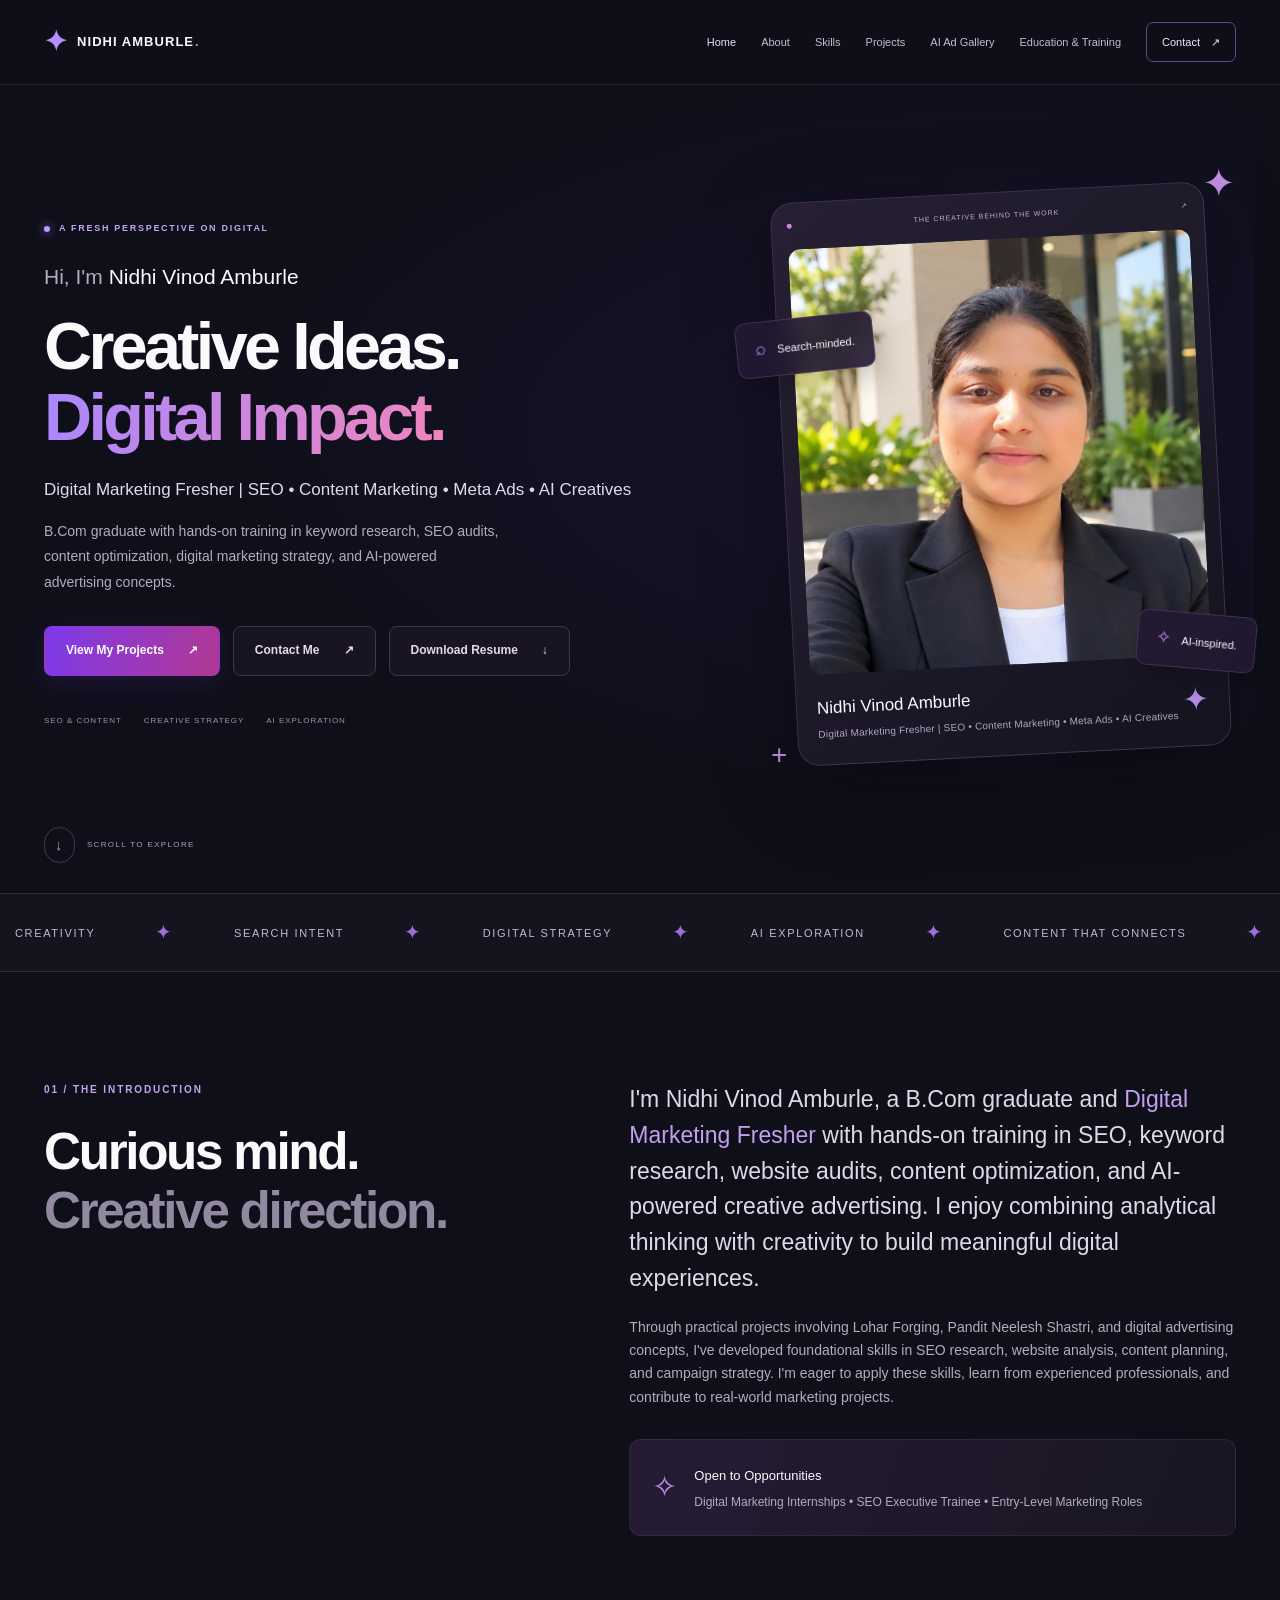
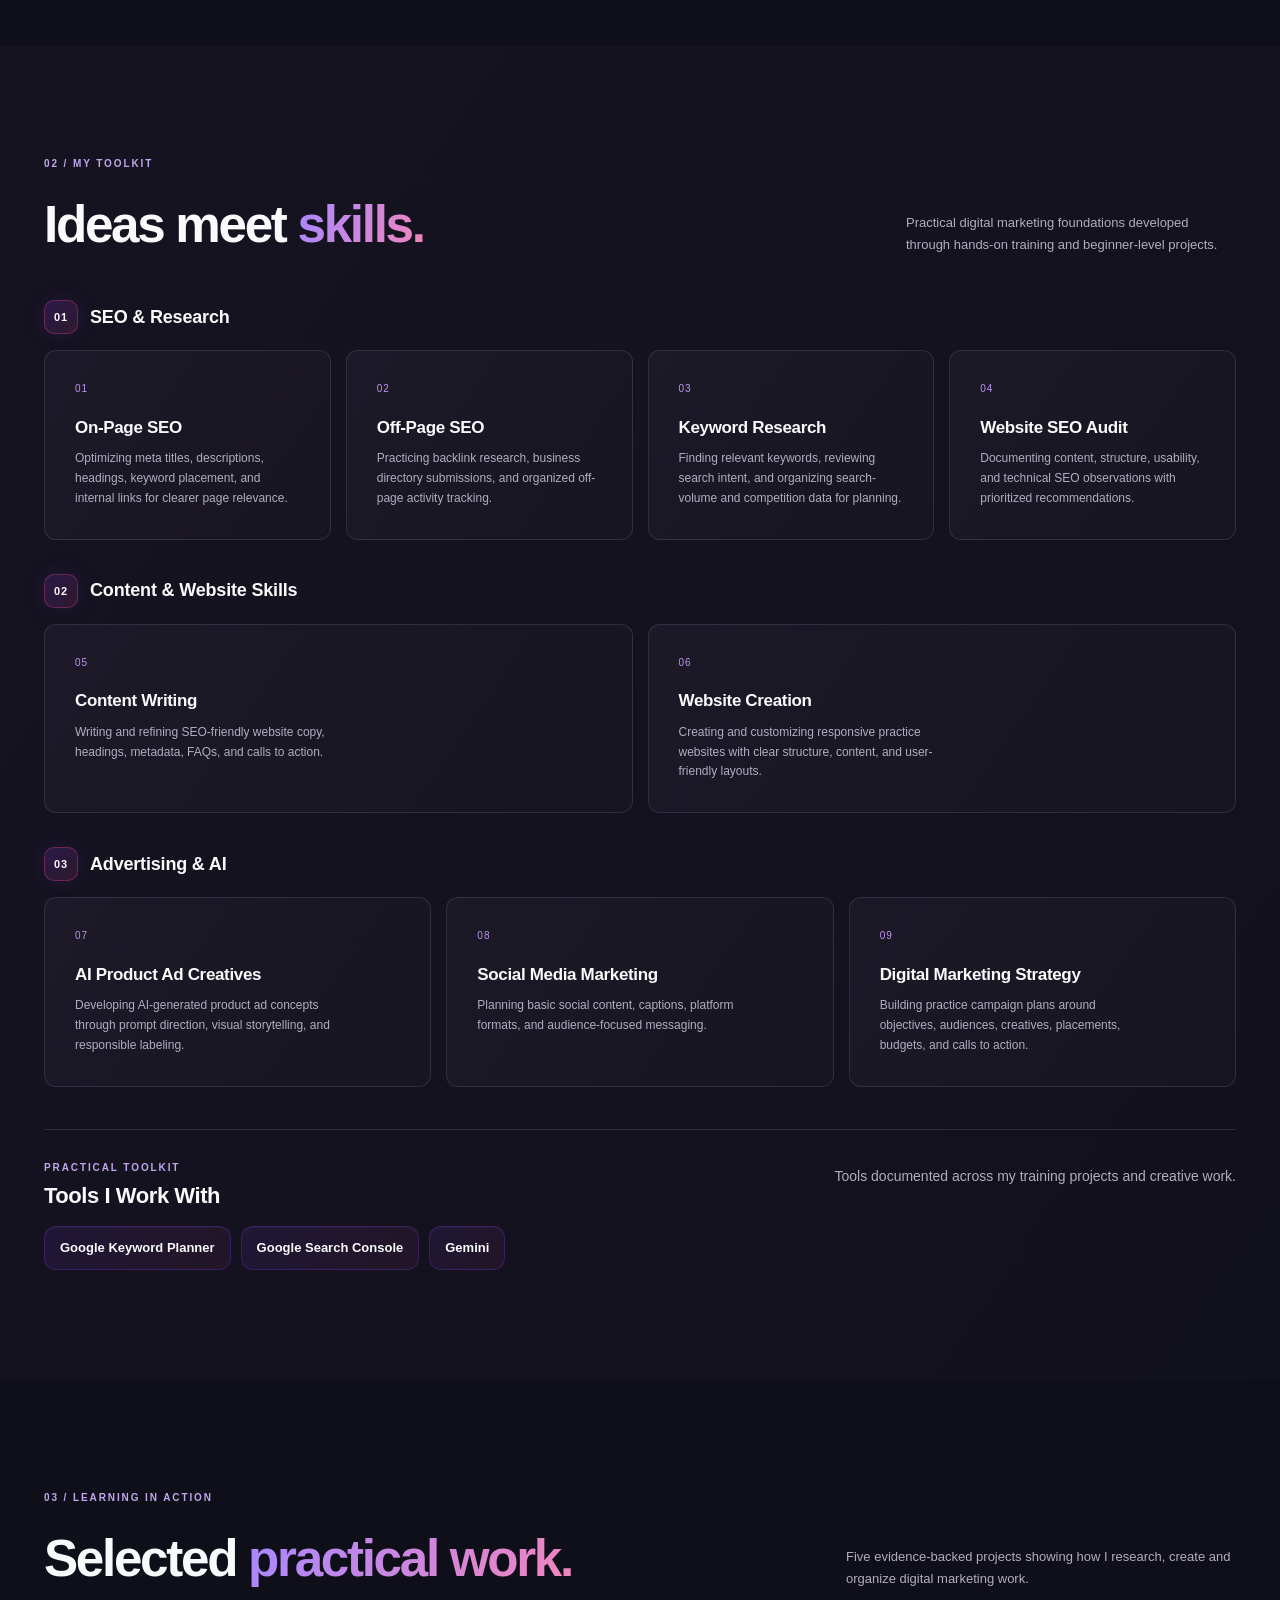
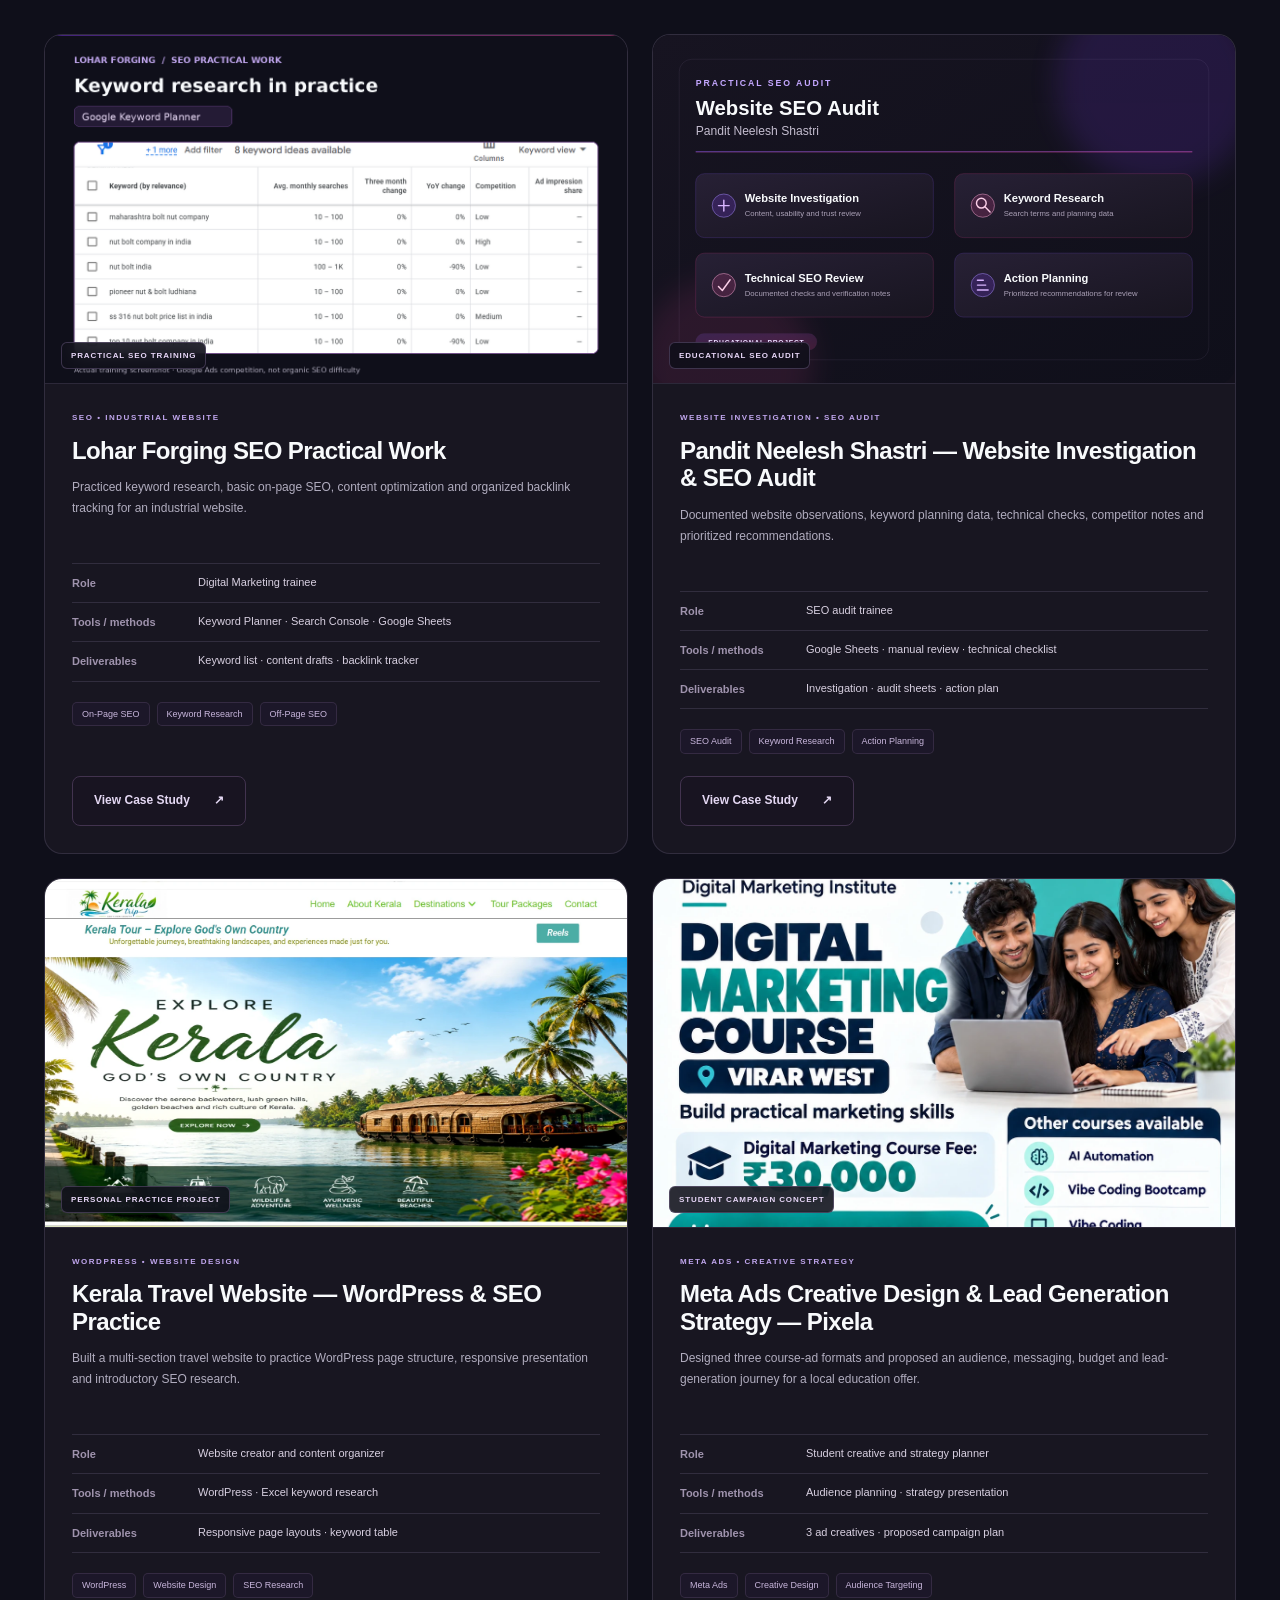
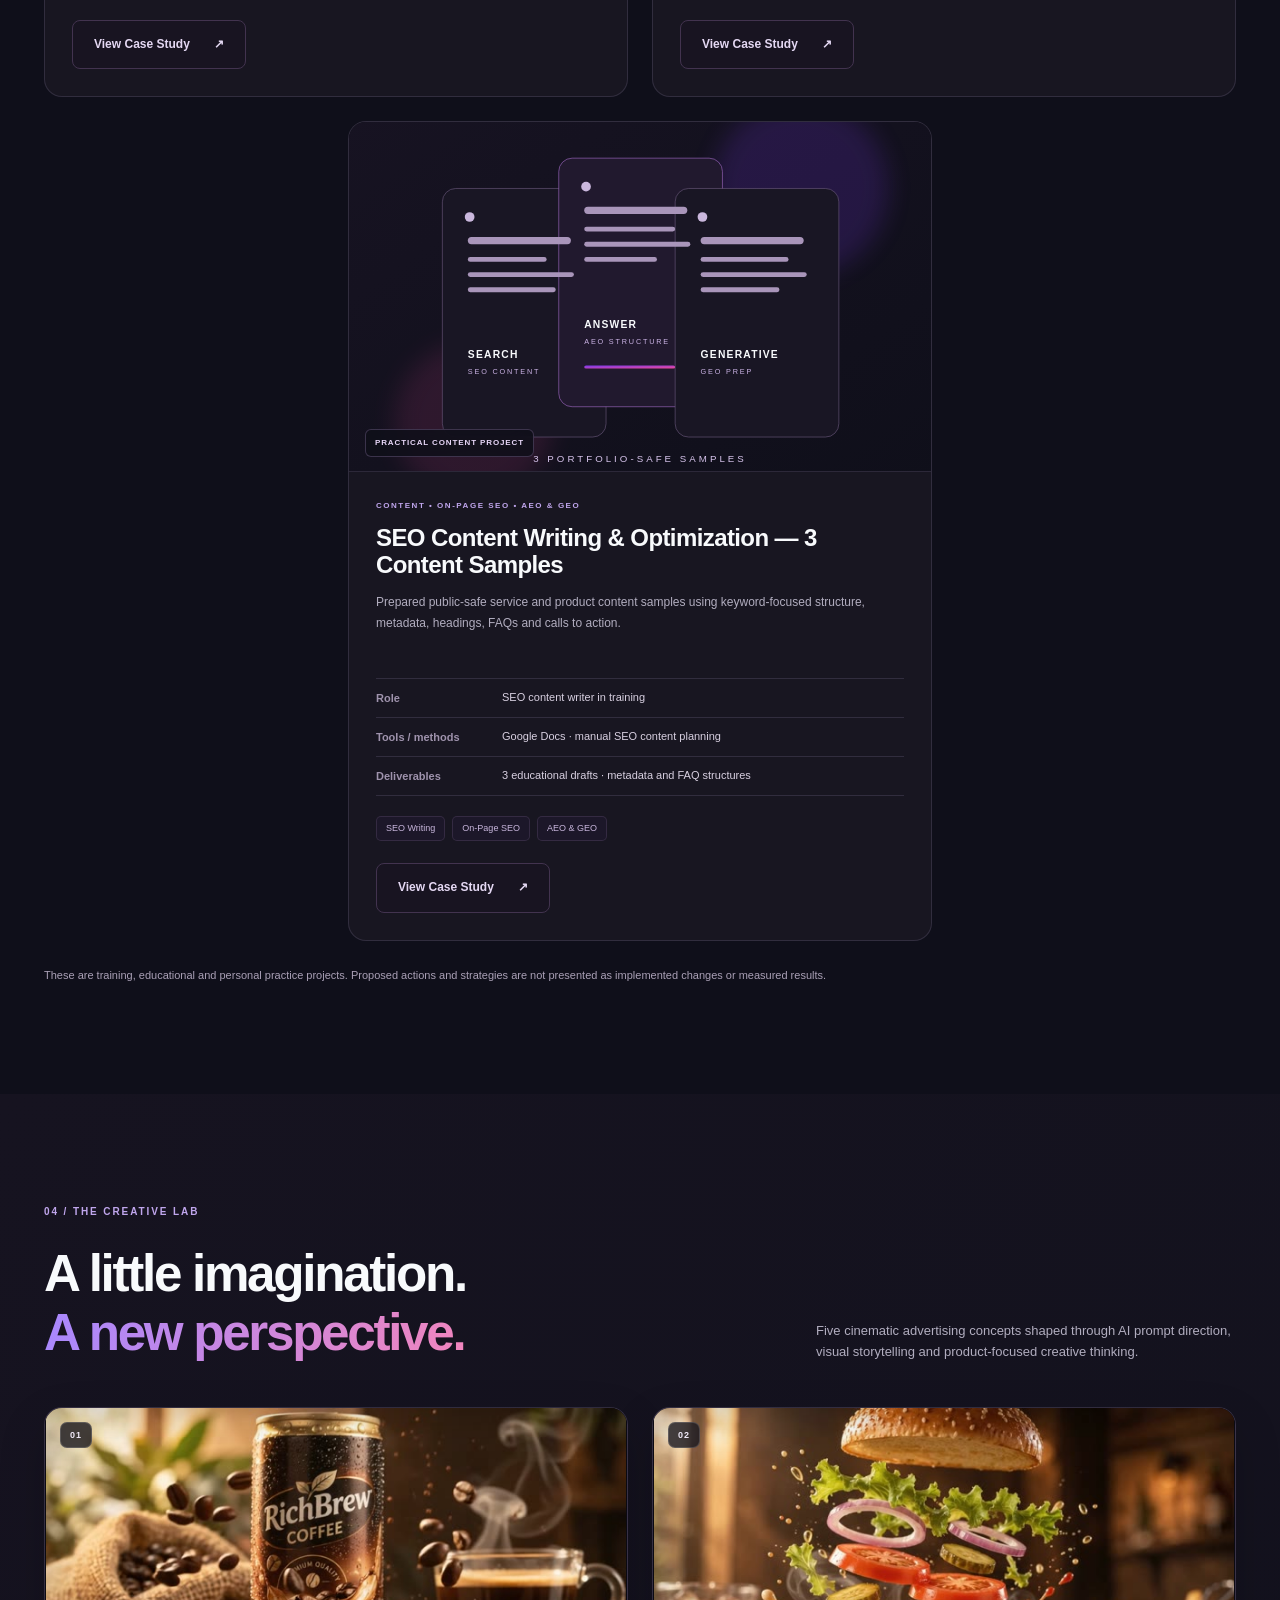
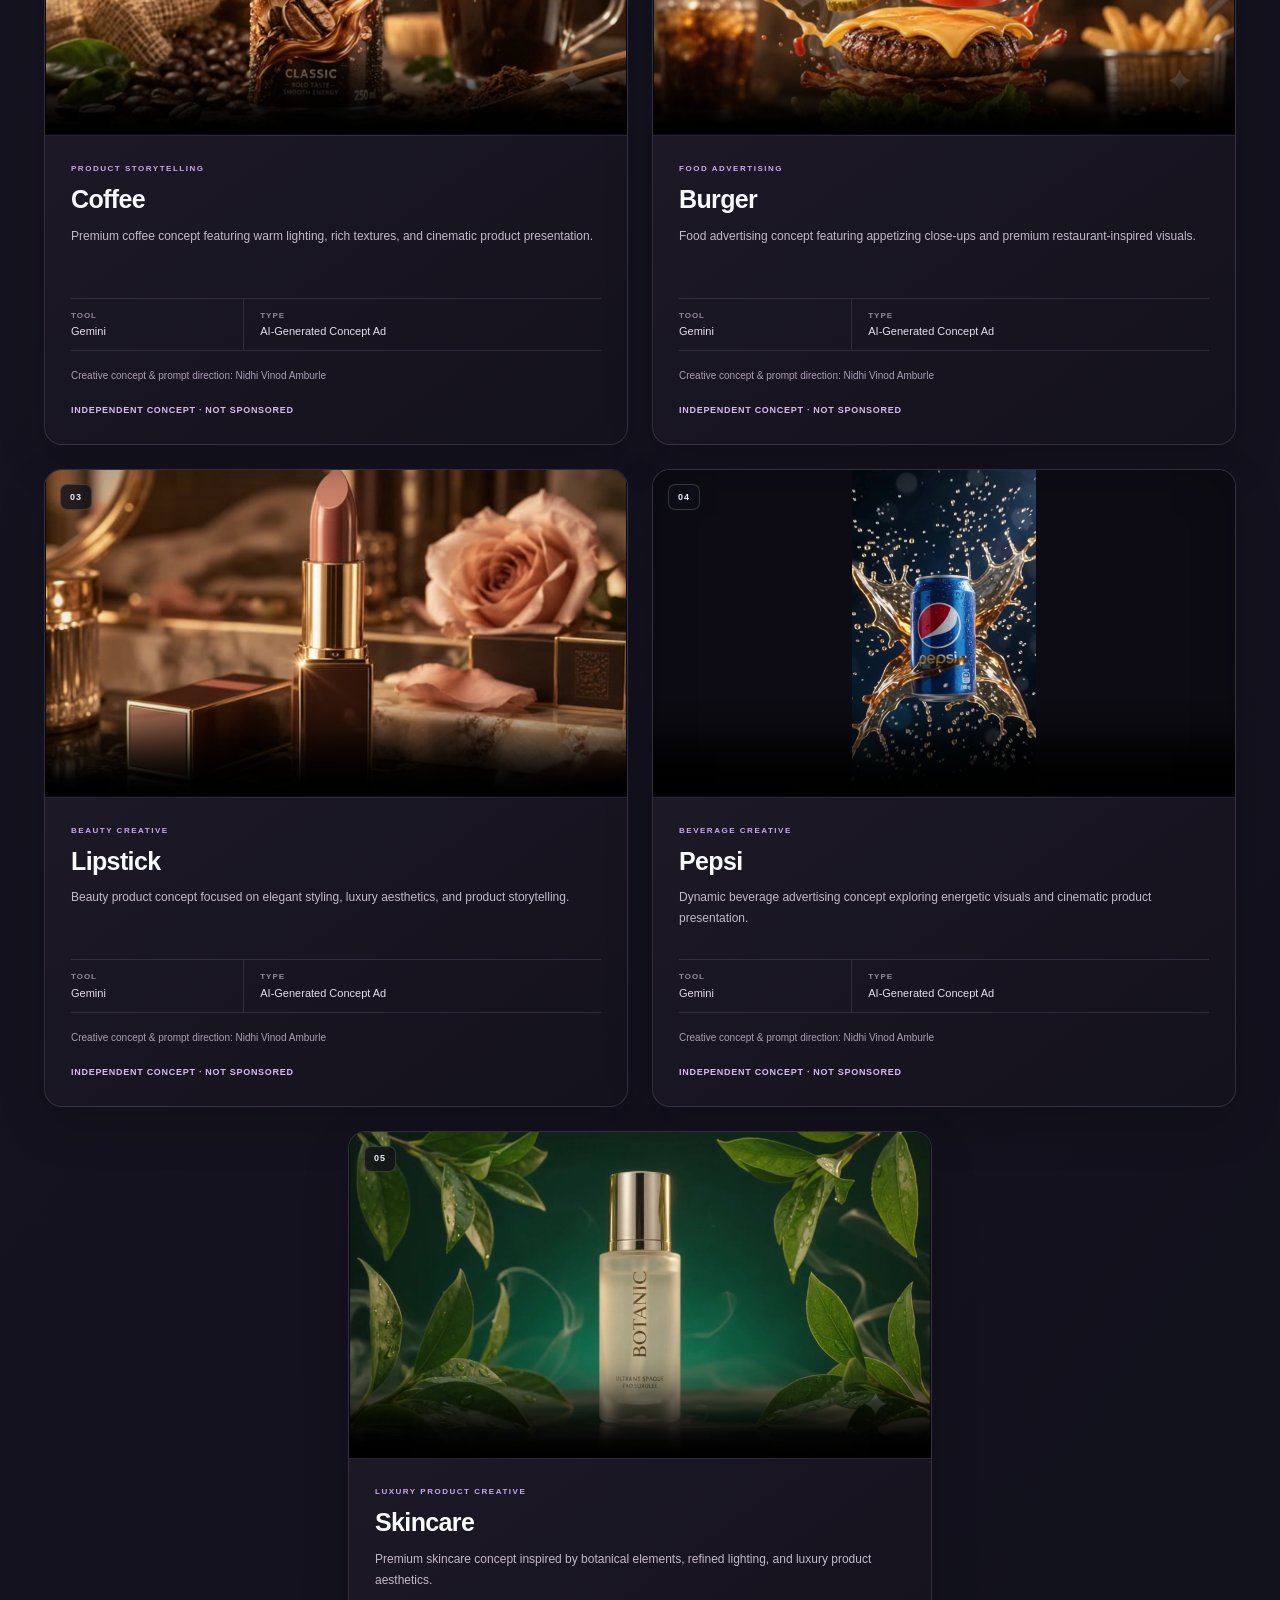
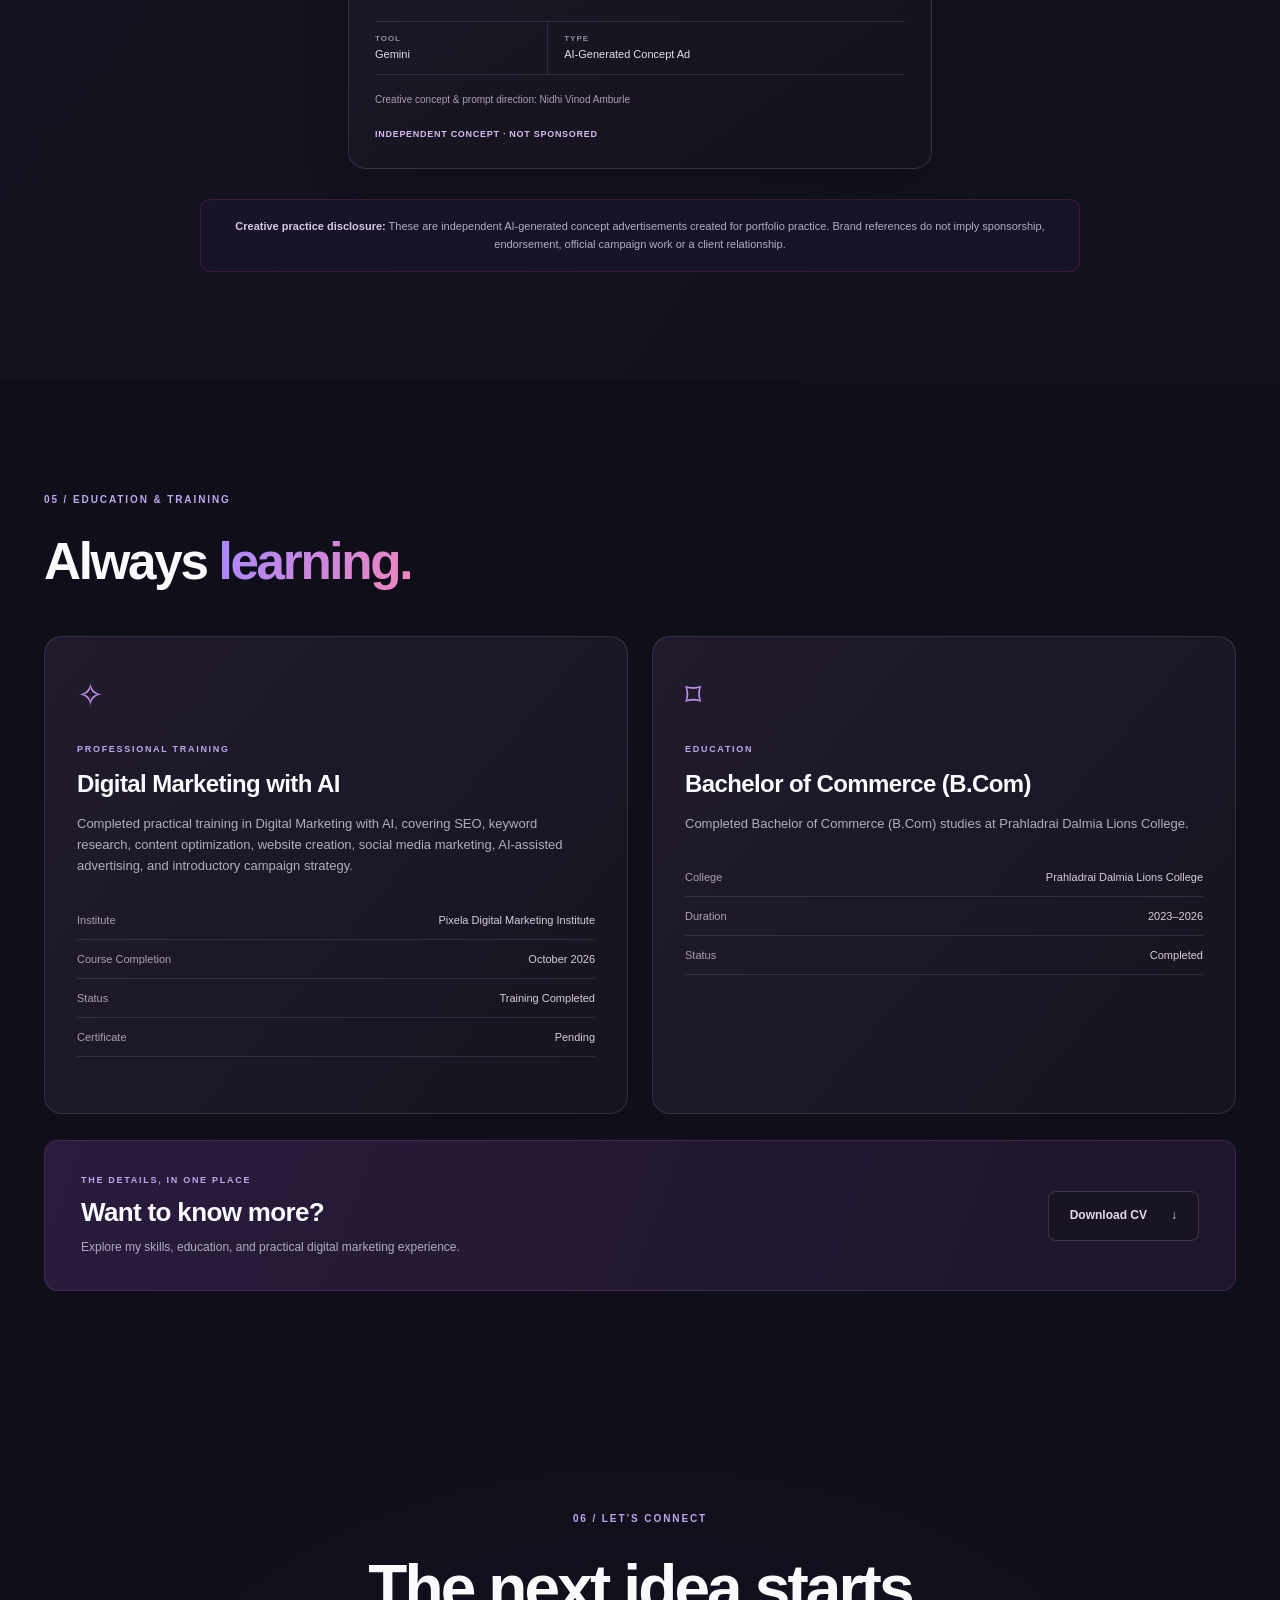
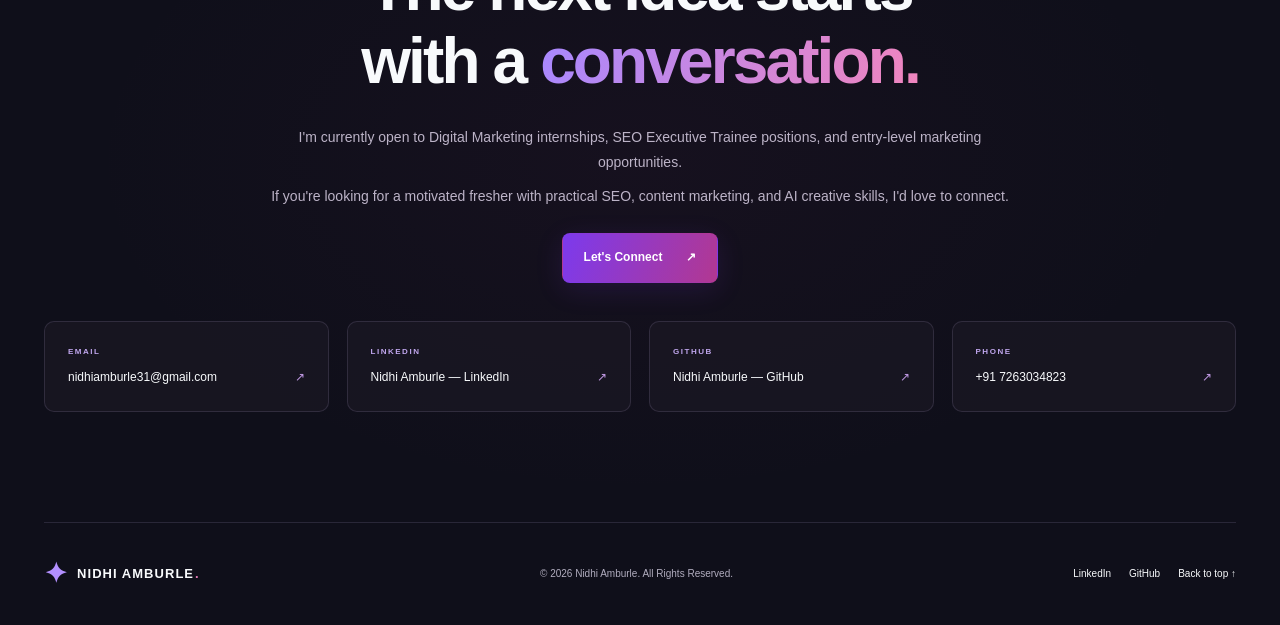
==== commit ad12dd01: "Optimize portfolio video and project images" ====
--- a/index.html
+++ b/index.html
@@ -6,8 +6,8 @@
 <div class="ticker" aria-hidden="true"><div>CREATIVITY <span>✦</span> SEARCH INTENT <span>✦</span> DIGITAL STRATEGY <span>✦</span> AI EXPLORATION <span>✦</span> CONTENT THAT CONNECTS <span>✦</span></div></div>
 <section id="about" class="section container about"><div class="section-heading reveal"><p class="eyebrow">01 / THE INTRODUCTION</p><h2>Curious mind.<br><span class="muted">Creative direction.</span></h2></div><div class="about-copy reveal"><p class="large-copy">I'm Nidhi Vinod Amburle, a B.Com graduate and <span>Digital Marketing Fresher</span> with hands-on training in SEO, keyword research, website audits, content optimization, and AI-powered creative advertising. I enjoy combining analytical thinking with creativity to build meaningful digital experiences.</p><p>Through practical projects involving Lohar Forging, Pandit Neelesh Shastri, and digital advertising concepts, I've developed foundational skills in SEO research, website analysis, content planning, and campaign strategy. I'm eager to apply these skills, learn from experienced professionals, and contribute to real-world marketing projects.</p><div class="about-note"><span aria-hidden="true">✧</span><div><strong>Open to Opportunities</strong><p>Digital Marketing Internships • SEO Executive Trainee • Entry-Level Marketing Roles</p></div></div></div></section>
 <section id="skills" class="section section-tinted"><div class="container"><div class="section-heading section-heading-row reveal"><div><p class="eyebrow">02 / MY TOOLKIT</p><h2>Ideas meet <span class="gradient-text">skills.</span></h2></div><p>Practical digital marketing foundations developed through hands-on training and beginner-level projects.</p></div><div class="skills-categories"><div class="skills-category"><div class="skills-category-heading reveal"><span aria-hidden="true">01</span><h3>SEO &amp; Research</h3></div><div class="skills-grid skills-grid-four"><article class="skill-card reveal"><span class="skill-number">01</span><h3>On-Page SEO</h3><p>Optimizing meta titles, descriptions, headings, keyword placement, and internal links for clearer page relevance.</p></article><article class="skill-card reveal"><span class="skill-number">02</span><h3>Off-Page SEO</h3><p>Practicing backlink research, business directory submissions, and organized off-page activity tracking.</p></article><article class="skill-card reveal"><span class="skill-number">03</span><h3>Keyword Research</h3><p>Finding relevant keywords, reviewing search intent, and organizing search-volume and competition data for planning.</p></article><article class="skill-card reveal"><span class="skill-number">04</span><h3>Website SEO Audit</h3><p>Documenting content, structure, usability, and technical SEO observations with prioritized recommendations.</p></article></div></div><div class="skills-category"><div class="skills-category-heading reveal"><span aria-hidden="true">02</span><h3>Content &amp; Website Skills</h3></div><div class="skills-grid skills-grid-two"><article class="skill-card reveal"><span class="skill-number">05</span><h3>Content Writing</h3><p>Writing and refining SEO-friendly website copy, headings, metadata, FAQs, and calls to action.</p></article><article class="skill-card reveal"><span class="skill-number">06</span><h3>Website Creation</h3><p>Creating and customizing responsive practice websites with clear structure, content, and user-friendly layouts.</p></article></div></div><div class="skills-category"><div class="skills-category-heading reveal"><span aria-hidden="true">03</span><h3>Advertising &amp; AI</h3></div><div class="skills-grid skills-grid-three"><article class="skill-card reveal"><span class="skill-number">07</span><h3>AI Product Ad Creatives</h3><p>Developing AI-generated product ad concepts through prompt direction, visual storytelling, and responsible labeling.</p></article><article class="skill-card reveal"><span class="skill-number">08</span><h3>Social Media Marketing</h3><p>Planning basic social content, captions, platform formats, and audience-focused messaging.</p></article><article class="skill-card reveal"><span class="skill-number">09</span><h3>Digital Marketing Strategy</h3><p>Building practice campaign plans around objectives, audiences, creatives, placements, budgets, and calls to action.</p></article></div></div></div><div class="skills-tools reveal" aria-labelledby="tools-work-title"><div class="skills-tools-heading"><div><p class="eyebrow">PRACTICAL TOOLKIT</p><h3 id="tools-work-title">Tools I Work With</h3></div><p>Tools documented across my training projects and creative work.</p></div><div class="tool-badges" role="list" aria-label="Tools used in practical work"><span class="tool-badge" role="listitem">Google Keyword Planner</span><span class="tool-badge" role="listitem">Google Search Console</span><span class="tool-badge" role="listitem">Gemini</span></div></div></div></section>
-<section id="projects" class="section container"><div class="section-heading section-heading-row reveal"><div><p class="eyebrow">03 / LEARNING IN ACTION</p><h2>Selected <span class="gradient-text">practical work.</span></h2></div><p>Five evidence-backed projects showing how I research, create and organize digital marketing work.</p></div><div class="projects-grid"><article class="project-card reveal"><a class="project-image" href="lohar-forging-seo-project.html" aria-label="View Lohar Forging SEO Practical Work case study"><img src="assets/images/lohar-forging-keyword-thumbnail.png" alt="Lohar Forging SEO training keyword research table with search-volume ranges and Google Ads competition" loading="lazy" width="1200" height="728"><span class="project-type">Practical SEO training</span></a><div class="project-body"><p class="eyebrow">SEO • INDUSTRIAL WEBSITE</p><h3><a href="lohar-forging-seo-project.html">Lohar Forging SEO Practical Work</a></h3><p class="project-summary">Practiced keyword research, basic on-page SEO, content optimization and organized backlink tracking for an industrial website.</p><dl class="project-facts"><div><dt>Role</dt><dd>Digital Marketing trainee</dd></div><div><dt>Tools / methods</dt><dd>Keyword Planner · Search Console · Google Sheets</dd></div><div><dt>Deliverables</dt><dd>Keyword list · content drafts · backlink tracker</dd></div></dl><div class="tags"><span>On-Page SEO</span><span>Keyword Research</span><span>Off-Page SEO</span></div><a class="button secondary project-cta" href="lohar-forging-seo-project.html">View Case Study <span aria-hidden="true">↗</span></a></div></article><article class="project-card reveal"><a class="project-image" href="panditji-seo-audit-case-study.html" aria-label="View Pandit Neelesh Shastri Website Investigation and SEO Audit case study"><img src="assets/images/panditji/panditji-seo-audit-dashboard.svg" alt="Dark neon SEO audit dashboard highlighting website investigation, keyword research, technical review and action planning" loading="lazy" width="1200" height="720"><span class="project-type">Educational SEO audit</span></a><div class="project-body"><p class="eyebrow">WEBSITE INVESTIGATION • SEO AUDIT</p><h3><a href="panditji-seo-audit-case-study.html">Pandit Neelesh Shastri — Website Investigation &amp; SEO Audit</a></h3><p class="project-summary">Documented website observations, keyword planning data, technical checks, competitor notes and prioritized recommendations.</p><dl class="project-facts"><div><dt>Role</dt><dd>SEO audit trainee</dd></div><div><dt>Tools / methods</dt><dd>Google Sheets · manual review · technical checklist</dd></div><div><dt>Deliverables</dt><dd>Investigation · audit sheets · action plan</dd></div></dl><div class="tags"><span>SEO Audit</span><span>Keyword Research</span><span>Action Planning</span></div><a class="button secondary project-cta" href="panditji-seo-audit-case-study.html">View Case Study <span aria-hidden="true">↗</span></a></div></article><article class="project-card reveal"><a class="project-image" href="kerala-travel-website.html" aria-label="View Kerala Travel Website WordPress and SEO Practice case study"><img src="assets/images/kerala/kerala-homepage.jpg" alt="Kerala Travel WordPress practice website homepage with navigation and a backwaters hero banner" loading="lazy" width="1918" height="889"><span class="project-type">Personal practice project</span></a><div class="project-body"><p class="eyebrow">WORDPRESS • WEBSITE DESIGN</p><h3><a href="kerala-travel-website.html">Kerala Travel Website — WordPress &amp; SEO Practice</a></h3><p class="project-summary">Built a multi-section travel website to practice WordPress page structure, responsive presentation and introductory SEO research.</p><dl class="project-facts"><div><dt>Role</dt><dd>Website creator and content organizer</dd></div><div><dt>Tools / methods</dt><dd>WordPress · Excel keyword research</dd></div><div><dt>Deliverables</dt><dd>Responsive page layouts · keyword table</dd></div></dl><div class="tags"><span>WordPress</span><span>Website Design</span><span>SEO Research</span></div><a class="button secondary project-cta" href="kerala-travel-website.html">View Case Study <span aria-hidden="true">↗</span></a></div></article><article class="project-card reveal"><a class="project-image" href="pixela-meta-ads-case-study.html" aria-label="View Pixela Meta Ads Creative Design and Lead Generation Strategy case study"><img src="assets/images/meta-ads/pixela/pixela-course-square.png" alt="Square Pixela Digital Marketing Course practice ad for Virar West with a free demo call to action" loading="lazy" width="1254" height="1254"><span class="project-type">Student campaign concept</span></a><div class="project-body"><p class="eyebrow">META ADS • CREATIVE STRATEGY</p><h3><a href="pixela-meta-ads-case-study.html">Meta Ads Creative Design &amp; Lead Generation Strategy — Pixela</a></h3><p class="project-summary">Designed three course-ad formats and proposed an audience, messaging, budget and lead-generation journey for a local education offer.</p><dl class="project-facts"><div><dt>Role</dt><dd>Student creative and strategy planner</dd></div><div><dt>Tools / methods</dt><dd>Audience planning · strategy presentation</dd></div><div><dt>Deliverables</dt><dd>3 ad creatives · proposed campaign plan</dd></div></dl><div class="tags"><span>Meta Ads</span><span>Creative Design</span><span>Audience Targeting</span></div><a class="button secondary project-cta" href="pixela-meta-ads-case-study.html">View Case Study <span aria-hidden="true">↗</span></a></div></article><article class="project-card reveal"><a class="project-image" href="seo-content-writing-case-study.html" aria-label="View SEO Content Writing and Optimization case study"><img src="assets/images/seo-content-thumbnail.svg" alt="Dark neon illustration of three structured SEO content documents with search, answer and generative optimization labels" loading="lazy" width="960" height="640"><span class="project-type">Practical content project</span></a><div class="project-body"><p class="eyebrow">CONTENT • ON-PAGE SEO • AEO &amp; GEO</p><h3><a href="seo-content-writing-case-study.html">SEO Content Writing &amp; Optimization — 3 Content Samples</a></h3><p class="project-summary">Prepared public-safe service and product content samples using keyword-focused structure, metadata, headings, FAQs and calls to action.</p><dl class="project-facts"><div><dt>Role</dt><dd>SEO content writer in training</dd></div><div><dt>Tools / methods</dt><dd>Google Docs · manual SEO content planning</dd></div><div><dt>Deliverables</dt><dd>3 educational drafts · metadata and FAQ structures</dd></div></dl><div class="tags"><span>SEO Writing</span><span>On-Page SEO</span><span>AEO &amp; GEO</span></div><a class="button secondary project-cta" href="seo-content-writing-case-study.html">View Case Study <span aria-hidden="true">↗</span></a></div></article></div><p class="section-note">These are training, educational and personal practice projects. Proposed actions and strategies are not presented as implemented changes or measured results.</p></section>
-<section id="gallery" class="section section-tinted"><div class="container"><div class="section-heading section-heading-row reveal"><div><p class="eyebrow">04 / THE CREATIVE LAB</p><h2>A little imagination.<br><span class="gradient-text">A new perspective.</span></h2></div><p>Five cinematic advertising concepts shaped through AI prompt direction, visual storytelling and product-focused creative thinking.</p></div><div class="gallery-grid"><article class="video-card reveal"><div class="video-wrap"><video controls playsinline preload="metadata" poster="assets/images/coffee-poster.jpg" src="assets/videos/coffee.mp4" aria-label="Play Coffee AI-generated concept advertisement"><p>Your browser does not support MP4 video playback.</p></video><span class="video-index" aria-hidden="true">01</span></div><div class="video-body"><p class="eyebrow">PRODUCT STORYTELLING</p><h3>Coffee</h3><p class="creative-description">Premium coffee concept featuring warm lighting, rich textures, and cinematic product presentation.</p><div class="creative-meta" aria-label="Coffee project details"><span><small>Tool</small>Gemini</span><span><small>Type</small>AI-Generated Concept Ad</span></div><p class="creative-credit">Creative concept &amp; prompt direction: Nidhi Vinod Amburle</p><p class="media-status">Independent concept · Not sponsored</p></div></article><article class="video-card reveal"><div class="video-wrap"><video controls playsinline preload="metadata" poster="assets/images/burger-poster.jpg" src="assets/videos/burger.mp4" aria-label="Play Burger AI-generated concept advertisement"><p>Your browser does not support MP4 video playback.</p></video><span class="video-index" aria-hidden="true">02</span></div><div class="video-body"><p class="eyebrow">FOOD ADVERTISING</p><h3>Burger</h3><p class="creative-description">Food advertising concept featuring appetizing close-ups and premium restaurant-inspired visuals.</p><div class="creative-meta" aria-label="Burger project details"><span><small>Tool</small>Gemini</span><span><small>Type</small>AI-Generated Concept Ad</span></div><p class="creative-credit">Creative concept &amp; prompt direction: Nidhi Vinod Amburle</p><p class="media-status">Independent concept · Not sponsored</p></div></article><article class="video-card reveal"><div class="video-wrap"><video controls playsinline preload="metadata" poster="assets/images/lipstick-poster.jpg" src="assets/videos/lipstick.mp4" aria-label="Play Lipstick AI-generated concept advertisement"><p>Your browser does not support MP4 video playback.</p></video><span class="video-index" aria-hidden="true">03</span></div><div class="video-body"><p class="eyebrow">BEAUTY CREATIVE</p><h3>Lipstick</h3><p class="creative-description">Beauty product concept focused on elegant styling, luxury aesthetics, and product storytelling.</p><div class="creative-meta" aria-label="Lipstick project details"><span><small>Tool</small>Gemini</span><span><small>Type</small>AI-Generated Concept Ad</span></div><p class="creative-credit">Creative concept &amp; prompt direction: Nidhi Vinod Amburle</p><p class="media-status">Independent concept · Not sponsored</p></div></article><article class="video-card reveal"><div class="video-wrap"><video controls playsinline preload="metadata" poster="assets/images/pepsi-poster.jpg" src="assets/videos/pepsi.mp4" aria-label="Play Pepsi AI-generated concept advertisement"><p>Your browser does not support MP4 video playback.</p></video><span class="video-index" aria-hidden="true">04</span></div><div class="video-body"><p class="eyebrow">BEVERAGE CREATIVE</p><h3>Pepsi</h3><p class="creative-description">Dynamic beverage advertising concept exploring energetic visuals and cinematic product presentation.</p><div class="creative-meta" aria-label="Pepsi project details"><span><small>Tool</small>Gemini</span><span><small>Type</small>AI-Generated Concept Ad</span></div><p class="creative-credit">Creative concept &amp; prompt direction: Nidhi Vinod Amburle</p><p class="media-status">Independent concept · Not sponsored</p></div></article><article class="video-card reveal"><div class="video-wrap"><video controls playsinline preload="metadata" poster="assets/images/skincare-poster.jpg" src="assets/videos/skincare.mp4" aria-label="Play Skincare AI-generated concept advertisement"><p>Your browser does not support MP4 video playback.</p></video><span class="video-index" aria-hidden="true">05</span></div><div class="video-body"><p class="eyebrow">LUXURY PRODUCT CREATIVE</p><h3>Skincare</h3><p class="creative-description">Premium skincare concept inspired by botanical elements, refined lighting, and luxury product aesthetics.</p><div class="creative-meta" aria-label="Skincare project details"><span><small>Tool</small>Gemini</span><span><small>Type</small>AI-Generated Concept Ad</span></div><p class="creative-credit">Creative concept &amp; prompt direction: Nidhi Vinod Amburle</p><p class="media-status">Independent concept · Not sponsored</p></div></article></div><p class="gallery-disclaimer"><strong>Creative practice disclosure:</strong> These are independent AI-generated concept advertisements created for portfolio practice. Brand references do not imply sponsorship, endorsement, official campaign work or a client relationship.</p></div></section>
+<section id="projects" class="section container"><div class="section-heading section-heading-row reveal"><div><p class="eyebrow">03 / LEARNING IN ACTION</p><h2>Selected <span class="gradient-text">practical work.</span></h2></div><p>Five evidence-backed projects showing how I research, create and organize digital marketing work.</p></div><div class="projects-grid"><article class="project-card reveal"><a class="project-image" href="lohar-forging-seo-project.html" aria-label="View Lohar Forging SEO Practical Work case study"><img src="assets/images/lohar-forging-keyword-thumbnail.png" alt="Lohar Forging SEO training keyword research table with search-volume ranges and Google Ads competition" loading="lazy" width="1200" height="728"><span class="project-type">Practical SEO training</span></a><div class="project-body"><p class="eyebrow">SEO • INDUSTRIAL WEBSITE</p><h3><a href="lohar-forging-seo-project.html">Lohar Forging SEO Practical Work</a></h3><p class="project-summary">Practiced keyword research, basic on-page SEO, content optimization and organized backlink tracking for an industrial website.</p><dl class="project-facts"><div><dt>Role</dt><dd>Digital Marketing trainee</dd></div><div><dt>Tools / methods</dt><dd>Keyword Planner · Search Console · Google Sheets</dd></div><div><dt>Deliverables</dt><dd>Keyword list · content drafts · backlink tracker</dd></div></dl><div class="tags"><span>On-Page SEO</span><span>Keyword Research</span><span>Off-Page SEO</span></div><a class="button secondary project-cta" href="lohar-forging-seo-project.html">View Case Study <span aria-hidden="true">↗</span></a></div></article><article class="project-card reveal"><a class="project-image" href="panditji-seo-audit-case-study.html" aria-label="View Pandit Neelesh Shastri Website Investigation and SEO Audit case study"><img src="assets/images/panditji/panditji-seo-audit-dashboard.svg" alt="Dark neon SEO audit dashboard highlighting website investigation, keyword research, technical review and action planning" loading="lazy" width="1200" height="720"><span class="project-type">Educational SEO audit</span></a><div class="project-body"><p class="eyebrow">WEBSITE INVESTIGATION • SEO AUDIT</p><h3><a href="panditji-seo-audit-case-study.html">Pandit Neelesh Shastri — Website Investigation &amp; SEO Audit</a></h3><p class="project-summary">Documented website observations, keyword planning data, technical checks, competitor notes and prioritized recommendations.</p><dl class="project-facts"><div><dt>Role</dt><dd>SEO audit trainee</dd></div><div><dt>Tools / methods</dt><dd>Google Sheets · manual review · technical checklist</dd></div><div><dt>Deliverables</dt><dd>Investigation · audit sheets · action plan</dd></div></dl><div class="tags"><span>SEO Audit</span><span>Keyword Research</span><span>Action Planning</span></div><a class="button secondary project-cta" href="panditji-seo-audit-case-study.html">View Case Study <span aria-hidden="true">↗</span></a></div></article><article class="project-card reveal"><a class="project-image" href="kerala-travel-website.html" aria-label="View Kerala Travel Website WordPress and SEO Practice case study"><img src="assets/images/kerala/kerala-homepage.webp" alt="Kerala Travel WordPress practice website homepage with navigation and a backwaters hero banner" loading="lazy" width="1918" height="889"><span class="project-type">Personal practice project</span></a><div class="project-body"><p class="eyebrow">WORDPRESS • WEBSITE DESIGN</p><h3><a href="kerala-travel-website.html">Kerala Travel Website — WordPress &amp; SEO Practice</a></h3><p class="project-summary">Built a multi-section travel website to practice WordPress page structure, responsive presentation and introductory SEO research.</p><dl class="project-facts"><div><dt>Role</dt><dd>Website creator and content organizer</dd></div><div><dt>Tools / methods</dt><dd>WordPress · Excel keyword research</dd></div><div><dt>Deliverables</dt><dd>Responsive page layouts · keyword table</dd></div></dl><div class="tags"><span>WordPress</span><span>Website Design</span><span>SEO Research</span></div><a class="button secondary project-cta" href="kerala-travel-website.html">View Case Study <span aria-hidden="true">↗</span></a></div></article><article class="project-card reveal"><a class="project-image" href="pixela-meta-ads-case-study.html" aria-label="View Pixela Meta Ads Creative Design and Lead Generation Strategy case study"><img src="assets/images/meta-ads/pixela/pixela-course-square.webp" alt="Square Pixela Digital Marketing Course practice ad for Virar West with a free demo call to action" loading="lazy" width="1254" height="1254"><span class="project-type">Student campaign concept</span></a><div class="project-body"><p class="eyebrow">META ADS • CREATIVE STRATEGY</p><h3><a href="pixela-meta-ads-case-study.html">Meta Ads Creative Design &amp; Lead Generation Strategy — Pixela</a></h3><p class="project-summary">Designed three course-ad formats and proposed an audience, messaging, budget and lead-generation journey for a local education offer.</p><dl class="project-facts"><div><dt>Role</dt><dd>Student creative and strategy planner</dd></div><div><dt>Tools / methods</dt><dd>Audience planning · strategy presentation</dd></div><div><dt>Deliverables</dt><dd>3 ad creatives · proposed campaign plan</dd></div></dl><div class="tags"><span>Meta Ads</span><span>Creative Design</span><span>Audience Targeting</span></div><a class="button secondary project-cta" href="pixela-meta-ads-case-study.html">View Case Study <span aria-hidden="true">↗</span></a></div></article><article class="project-card reveal"><a class="project-image" href="seo-content-writing-case-study.html" aria-label="View SEO Content Writing and Optimization case study"><img src="assets/images/seo-content-thumbnail.svg" alt="Dark neon illustration of three structured SEO content documents with search, answer and generative optimization labels" loading="lazy" width="960" height="640"><span class="project-type">Practical content project</span></a><div class="project-body"><p class="eyebrow">CONTENT • ON-PAGE SEO • AEO &amp; GEO</p><h3><a href="seo-content-writing-case-study.html">SEO Content Writing &amp; Optimization — 3 Content Samples</a></h3><p class="project-summary">Prepared public-safe service and product content samples using keyword-focused structure, metadata, headings, FAQs and calls to action.</p><dl class="project-facts"><div><dt>Role</dt><dd>SEO content writer in training</dd></div><div><dt>Tools / methods</dt><dd>Google Docs · manual SEO content planning</dd></div><div><dt>Deliverables</dt><dd>3 educational drafts · metadata and FAQ structures</dd></div></dl><div class="tags"><span>SEO Writing</span><span>On-Page SEO</span><span>AEO &amp; GEO</span></div><a class="button secondary project-cta" href="seo-content-writing-case-study.html">View Case Study <span aria-hidden="true">↗</span></a></div></article></div><p class="section-note">These are training, educational and personal practice projects. Proposed actions and strategies are not presented as implemented changes or measured results.</p></section>
+<section id="gallery" class="section section-tinted"><div class="container"><div class="section-heading section-heading-row reveal"><div><p class="eyebrow">04 / THE CREATIVE LAB</p><h2>A little imagination.<br><span class="gradient-text">A new perspective.</span></h2></div><p>Five cinematic advertising concepts shaped through AI prompt direction, visual storytelling and product-focused creative thinking.</p></div><div class="gallery-grid"><article class="video-card reveal"><div class="video-wrap"><video controls playsinline preload="metadata" poster="assets/images/coffee-poster.jpg" src="assets/videos/coffee.mp4" aria-label="Play Coffee AI-generated concept advertisement"><p>Your browser does not support MP4 video playback.</p></video><span class="video-index" aria-hidden="true">01</span></div><div class="video-body"><p class="eyebrow">PRODUCT STORYTELLING</p><h3>Coffee</h3><p class="creative-description">Premium coffee concept featuring warm lighting, rich textures, and cinematic product presentation.</p><div class="creative-meta" aria-label="Coffee project details"><span><small>Tool</small>Gemini</span><span><small>Type</small>AI-Generated Concept Ad</span></div><p class="creative-credit">Creative concept &amp; prompt direction: Nidhi Vinod Amburle</p><p class="media-status">Independent concept · Not sponsored</p></div></article><article class="video-card reveal"><div class="video-wrap"><video controls playsinline preload="metadata" poster="assets/images/burger-poster.jpg" src="assets/videos/burger.mp4" aria-label="Play Burger AI-generated concept advertisement"><p>Your browser does not support MP4 video playback.</p></video><span class="video-index" aria-hidden="true">02</span></div><div class="video-body"><p class="eyebrow">FOOD ADVERTISING</p><h3>Burger</h3><p class="creative-description">Food advertising concept featuring appetizing close-ups and premium restaurant-inspired visuals.</p><div class="creative-meta" aria-label="Burger project details"><span><small>Tool</small>Gemini</span><span><small>Type</small>AI-Generated Concept Ad</span></div><p class="creative-credit">Creative concept &amp; prompt direction: Nidhi Vinod Amburle</p><p class="media-status">Independent concept · Not sponsored</p></div></article><article class="video-card reveal"><div class="video-wrap"><video controls playsinline preload="metadata" poster="assets/images/lipstick-poster.jpg" src="assets/videos/lipstick.mp4" aria-label="Play Lipstick AI-generated concept advertisement"><p>Your browser does not support MP4 video playback.</p></video><span class="video-index" aria-hidden="true">03</span></div><div class="video-body"><p class="eyebrow">BEAUTY CREATIVE</p><h3>Lipstick</h3><p class="creative-description">Beauty product concept focused on elegant styling, luxury aesthetics, and product storytelling.</p><div class="creative-meta" aria-label="Lipstick project details"><span><small>Tool</small>Gemini</span><span><small>Type</small>AI-Generated Concept Ad</span></div><p class="creative-credit">Creative concept &amp; prompt direction: Nidhi Vinod Amburle</p><p class="media-status">Independent concept · Not sponsored</p></div></article><article class="video-card reveal"><div class="video-wrap"><video controls playsinline preload="metadata" poster="assets/images/pepsi-poster.jpg" src="assets/videos/pepsi-optimized.mp4" aria-label="Play Pepsi AI-generated concept advertisement"><p>Your browser does not support MP4 video playback.</p></video><span class="video-index" aria-hidden="true">04</span></div><div class="video-body"><p class="eyebrow">BEVERAGE CREATIVE</p><h3>Pepsi</h3><p class="creative-description">Dynamic beverage advertising concept exploring energetic visuals and cinematic product presentation.</p><div class="creative-meta" aria-label="Pepsi project details"><span><small>Tool</small>Gemini</span><span><small>Type</small>AI-Generated Concept Ad</span></div><p class="creative-credit">Creative concept &amp; prompt direction: Nidhi Vinod Amburle</p><p class="media-status">Independent concept · Not sponsored</p></div></article><article class="video-card reveal"><div class="video-wrap"><video controls playsinline preload="metadata" poster="assets/images/skincare-poster.jpg" src="assets/videos/skincare.mp4" aria-label="Play Skincare AI-generated concept advertisement"><p>Your browser does not support MP4 video playback.</p></video><span class="video-index" aria-hidden="true">05</span></div><div class="video-body"><p class="eyebrow">LUXURY PRODUCT CREATIVE</p><h3>Skincare</h3><p class="creative-description">Premium skincare concept inspired by botanical elements, refined lighting, and luxury product aesthetics.</p><div class="creative-meta" aria-label="Skincare project details"><span><small>Tool</small>Gemini</span><span><small>Type</small>AI-Generated Concept Ad</span></div><p class="creative-credit">Creative concept &amp; prompt direction: Nidhi Vinod Amburle</p><p class="media-status">Independent concept · Not sponsored</p></div></article></div><p class="gallery-disclaimer"><strong>Creative practice disclosure:</strong> These are independent AI-generated concept advertisements created for portfolio practice. Brand references do not imply sponsorship, endorsement, official campaign work or a client relationship.</p></div></section>
 <section id="certifications" class="section container"><div class="section-heading reveal"><p class="eyebrow">05 / EDUCATION &amp; TRAINING</p><h2>Always <span class="gradient-text">learning.</span></h2></div><div class="education-grid"><article class="education-card reveal"><span class="education-icon" aria-hidden="true">✧</span><p class="eyebrow">PROFESSIONAL TRAINING</p><h3>Digital Marketing with AI</h3><p>Completed practical training in Digital Marketing with AI, covering SEO, keyword research, content optimization, website creation, social media marketing, AI-assisted advertising, and introductory campaign strategy.</p><dl><div><dt>Institute</dt><dd>Pixela Digital Marketing Institute</dd></div><div><dt>Course Completion</dt><dd>October 2026</dd></div><div><dt>Status</dt><dd>Training Completed</dd></div><div><dt>Certificate</dt><dd>Pending</dd></div></dl></article><article class="education-card reveal"><span class="education-icon" aria-hidden="true">⌑</span><p class="eyebrow">EDUCATION</p><h3>Bachelor of Commerce (B.Com)</h3><p>Completed Bachelor of Commerce (B.Com) studies at Prahladrai Dalmia Lions College.</p><dl><div><dt>College</dt><dd>Prahladrai Dalmia Lions College</dd></div><div><dt>Duration</dt><dd>2023–2026</dd></div><div><dt>Status</dt><dd>Completed</dd></div></dl></article></div><div class="resume-banner reveal"><div><p class="eyebrow">THE DETAILS, IN ONE PLACE</p><h3>Want to know more?</h3><p id="resume-status">Explore my skills, education, and practical digital marketing experience.</p></div><a id="resume-link" class="button secondary" href="assets/resume/Nidhi_Amburle_Resume.pdf" download="Nidhi_Amburle_Resume.pdf">Download CV <span aria-hidden="true">↓</span></a></div></section>
-<section id="contact" class="section contact container"><p class="eyebrow reveal">06 / LET’S CONNECT</p><h2 class="reveal">The next idea starts<br>with a <span class="gradient-text">conversation.</span></h2><div class="contact-intro reveal"><p>I'm currently open to Digital Marketing internships, SEO Executive Trainee positions, and entry-level marketing opportunities.</p><p>If you're looking for a motivated fresher with practical SEO, content marketing, and AI creative skills, I'd love to connect.</p></div><div class="contact-action reveal"><a class="button primary" href="mailto@gmail.com?subject=Digital%20Marketing%20Opportunity">Let's Connect <span aria-hidden="true">↗</span></a></div><div class="contact-grid reveal"><div class="contact-card"><span class="eyebrow">EMAIL</span><a href="mailto@gmail.com" aria-label="Email Nidhi Vinod Amburle">nidhiamburle31@gmail.com <span aria-hidden="true">↗</span></a></div><div class="contact-card"><span class="eyebrow">LINKEDIN</span><a href="https://www.linkedin.com/in/nidhi-amburle-b913583a7/" target="_blank" rel="noopener noreferrer" aria-label="Open Nidhi Amburle's LinkedIn profile in a new tab">Nidhi Amburle — LinkedIn <span aria-hidden="true">↗</span></a></div><div class="contact-card"><span class="eyebrow">GITHUB</span><a href="https://github.com/nidhiamburle31-svg" target="_blank" rel="noopener noreferrer" aria-label="Open Nidhi Amburle's GitHub profile in a new tab">Nidhi Amburle — GitHub <span aria-hidden="true">↗</span></a></div><div class="contact-card"><span class="eyebrow">PHONE</span><a href="tel:+917263034823" aria-label="Call Nidhi Vinod Amburle at plus 91 7263034823">+91 7263034823 <span aria-hidden="true">↗</span></a></div></div></section></main>
+<section id="contact" class="section contact container"><p class="eyebrow reveal">06 / LET’S CONNECT</p><h2 class="reveal">The next idea starts<br>with a <span class="gradient-text">conversation.</span></h2><div class="contact-intro reveal"><p>I'm currently open to Digital Marketing internships, SEO Executive Trainee positions, and entry-level marketing opportunities.</p><p>If you're looking for a motivated fresher with practical SEO, content marketing, and AI creative skills, I'd love to connect.</p></div><div class="contact-action reveal"><a class="button primary" href="mailto:nidhiamburle31@gmail.com?subject=Digital%20Marketing%20Opportunity">Let's Connect <span aria-hidden="true">↗</span></a></div><div class="contact-grid reveal"><div class="contact-card"><span class="eyebrow">EMAIL</span><a href="mailto:nidhiamburle31@gmail.com" aria-label="Email Nidhi Vinod Amburle">nidhiamburle31@gmail.com <span aria-hidden="true">↗</span></a></div><div class="contact-card"><span class="eyebrow">LINKEDIN</span><a href="https://www.linkedin.com/in/nidhi-amburle-b913583a7/" target="_blank" rel="noopener noreferrer" aria-label="Open Nidhi Amburle's LinkedIn profile in a new tab">Nidhi Amburle — LinkedIn <span aria-hidden="true">↗</span></a></div><div class="contact-card"><span class="eyebrow">GITHUB</span><a href="https://github.com/nidhiamburle31-svg" target="_blank" rel="noopener noreferrer" aria-label="Open Nidhi Amburle's GitHub profile in a new tab">Nidhi Amburle — GitHub <span aria-hidden="true">↗</span></a></div><div class="contact-card"><span class="eyebrow">PHONE</span><a href="tel:+917263034823" aria-label="Call Nidhi Vinod Amburle at plus 91 7263034823">+91 7263034823 <span aria-hidden="true">↗</span></a></div></div></section></main>
 <footer class="footer container"><a class="brand" href="#home"><span class="brand-mark" aria-hidden="true">✦</span> NIDHI AMBURLE<span class="brand-dot">.</span></a><p>© <span id="year">2026</span> Nidhi Amburle. All Rights Reserved.</p><div class="footer-links"><a href="https://www.linkedin.com/in/nidhi-amburle-b913583a7/" target="_blank" rel="noopener noreferrer">LinkedIn</a><a href="https://github.com/nidhiamburle31-svg" target="_blank" rel="noopener noreferrer">GitHub</a><a href="#home">Back to top ↑</a></div></footer></body></html>
